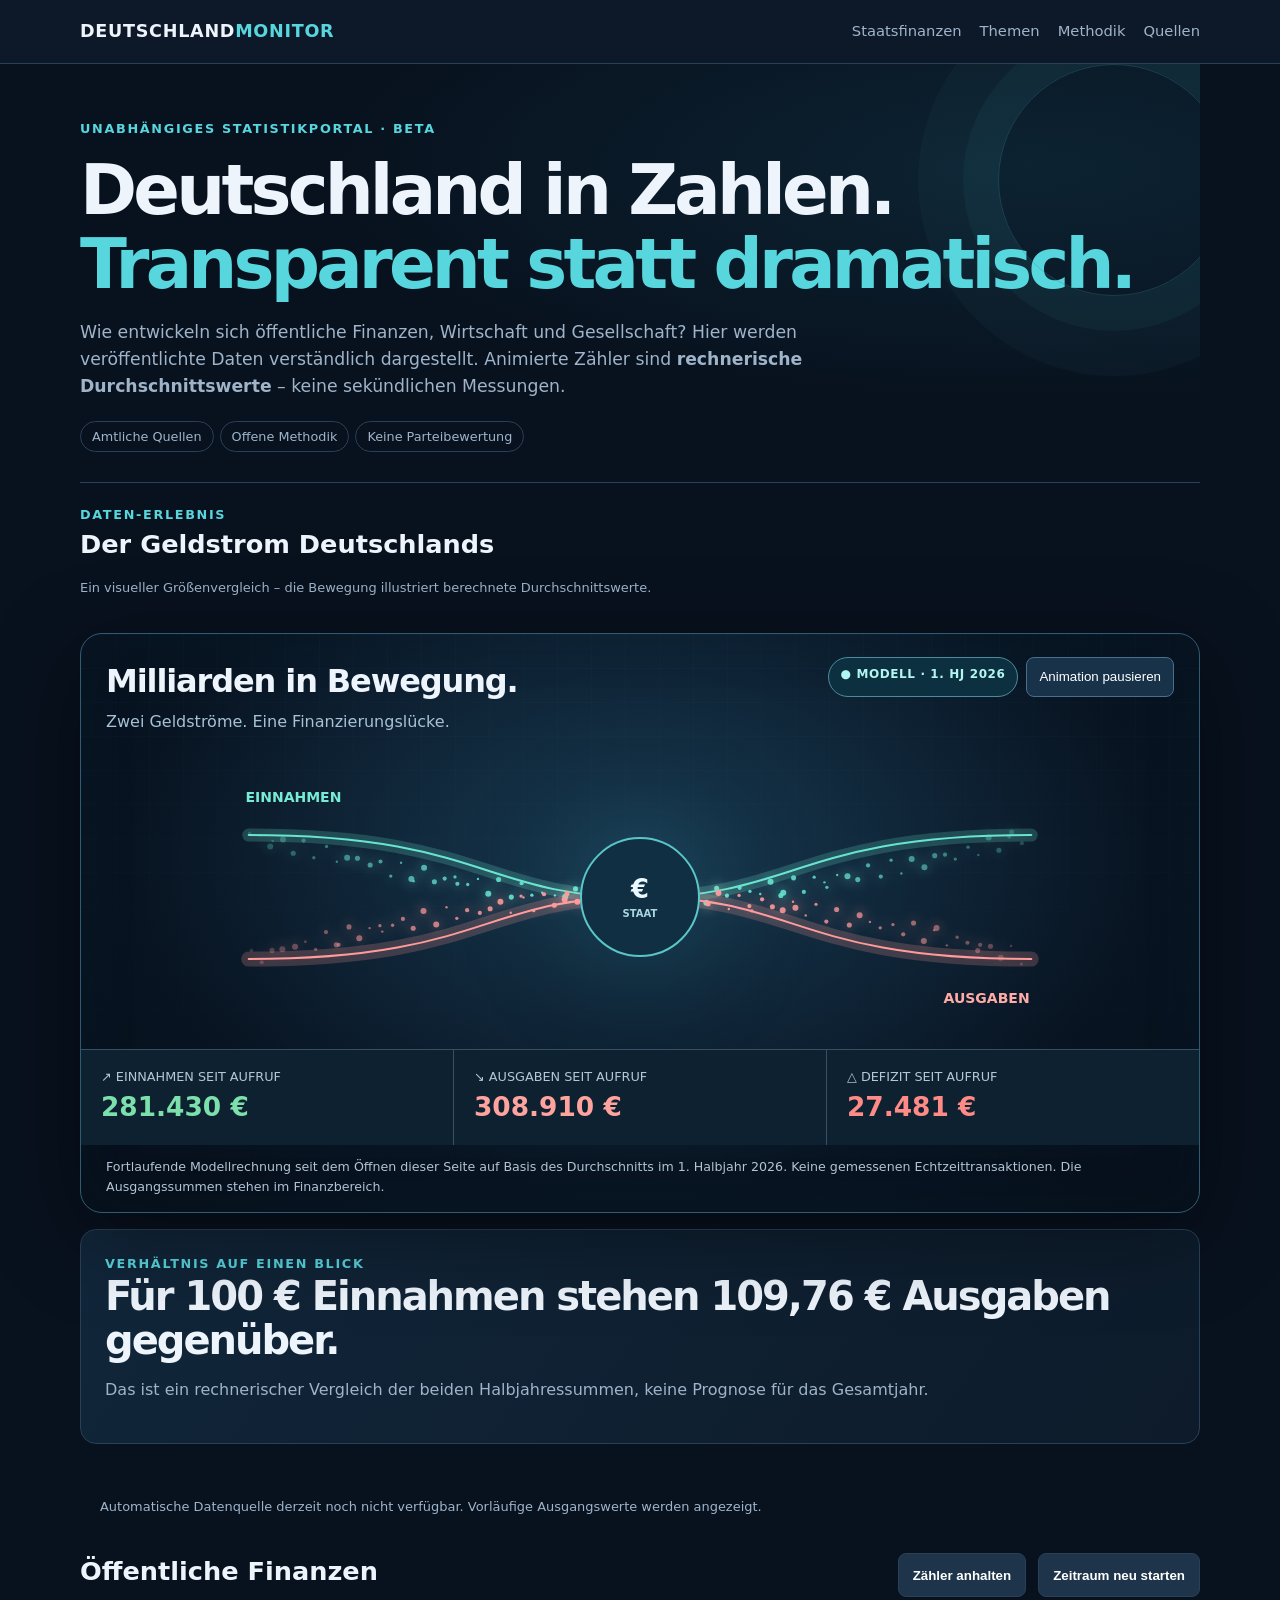
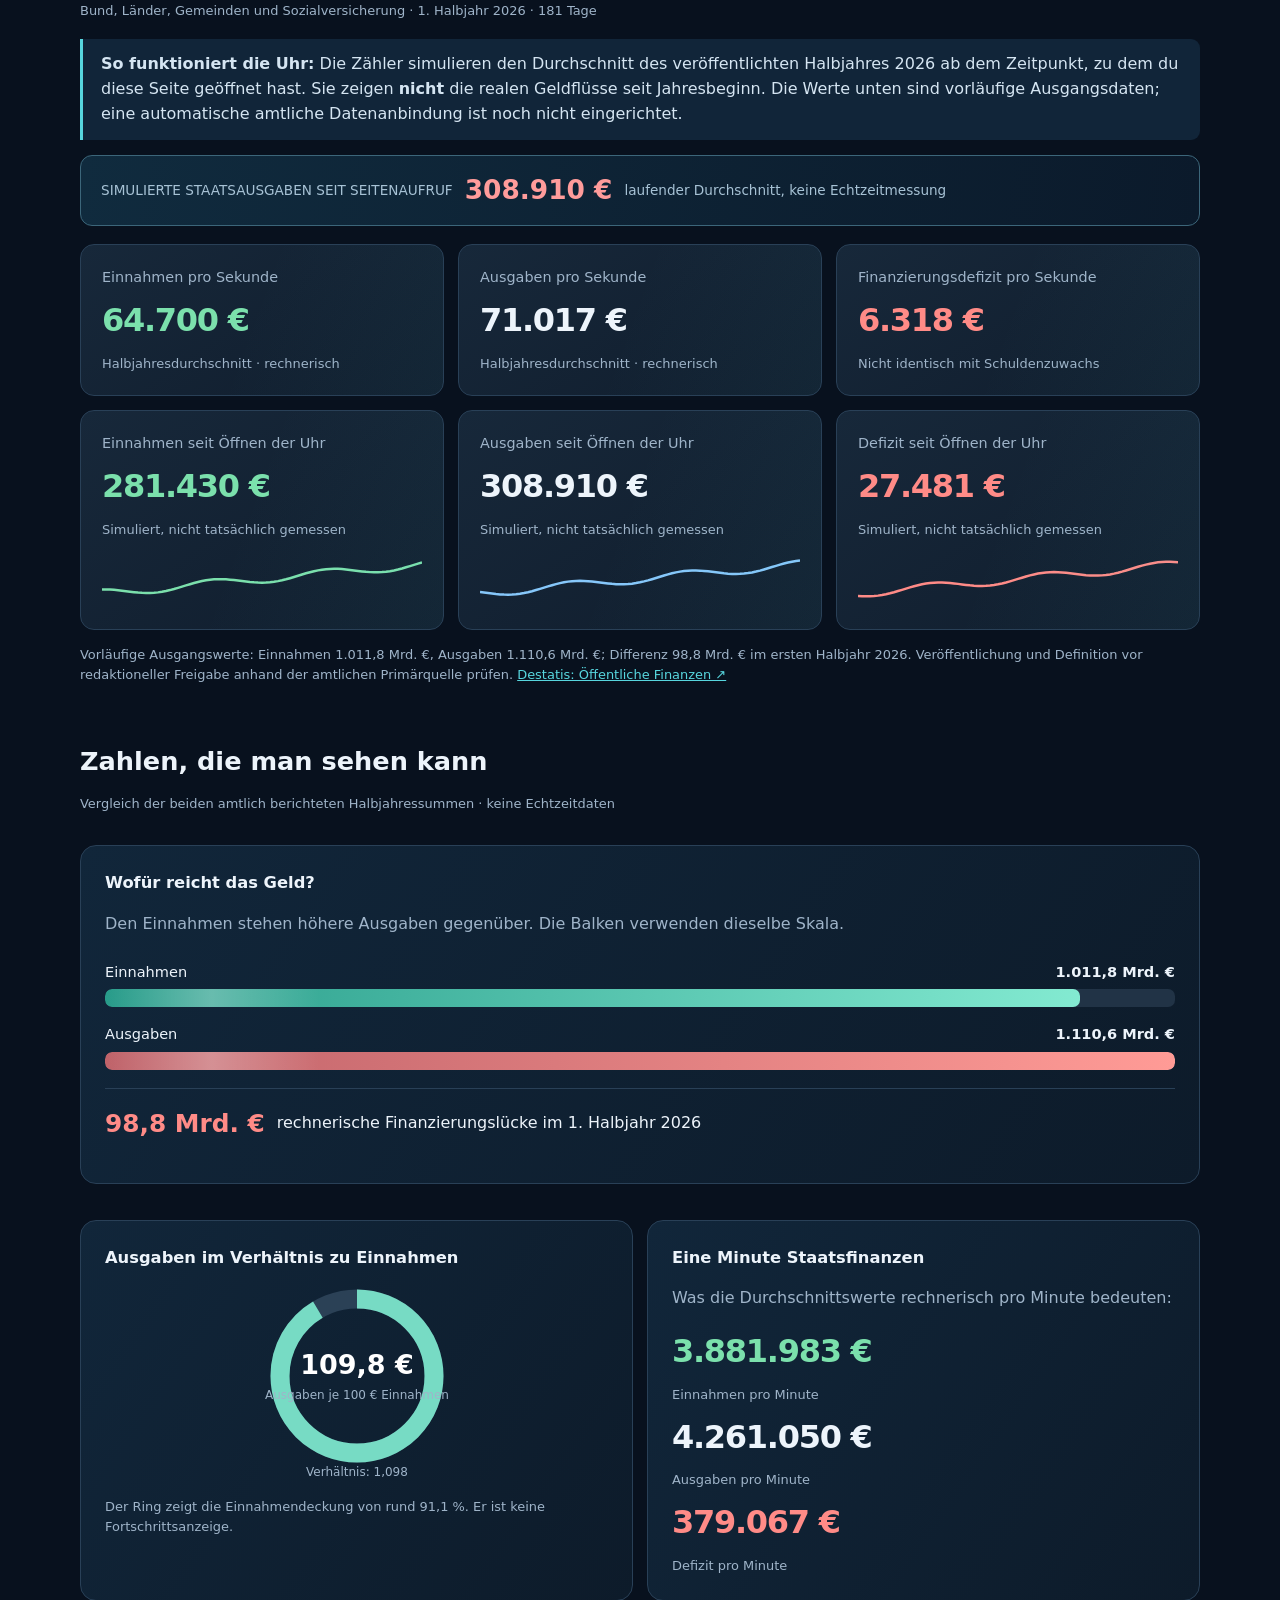
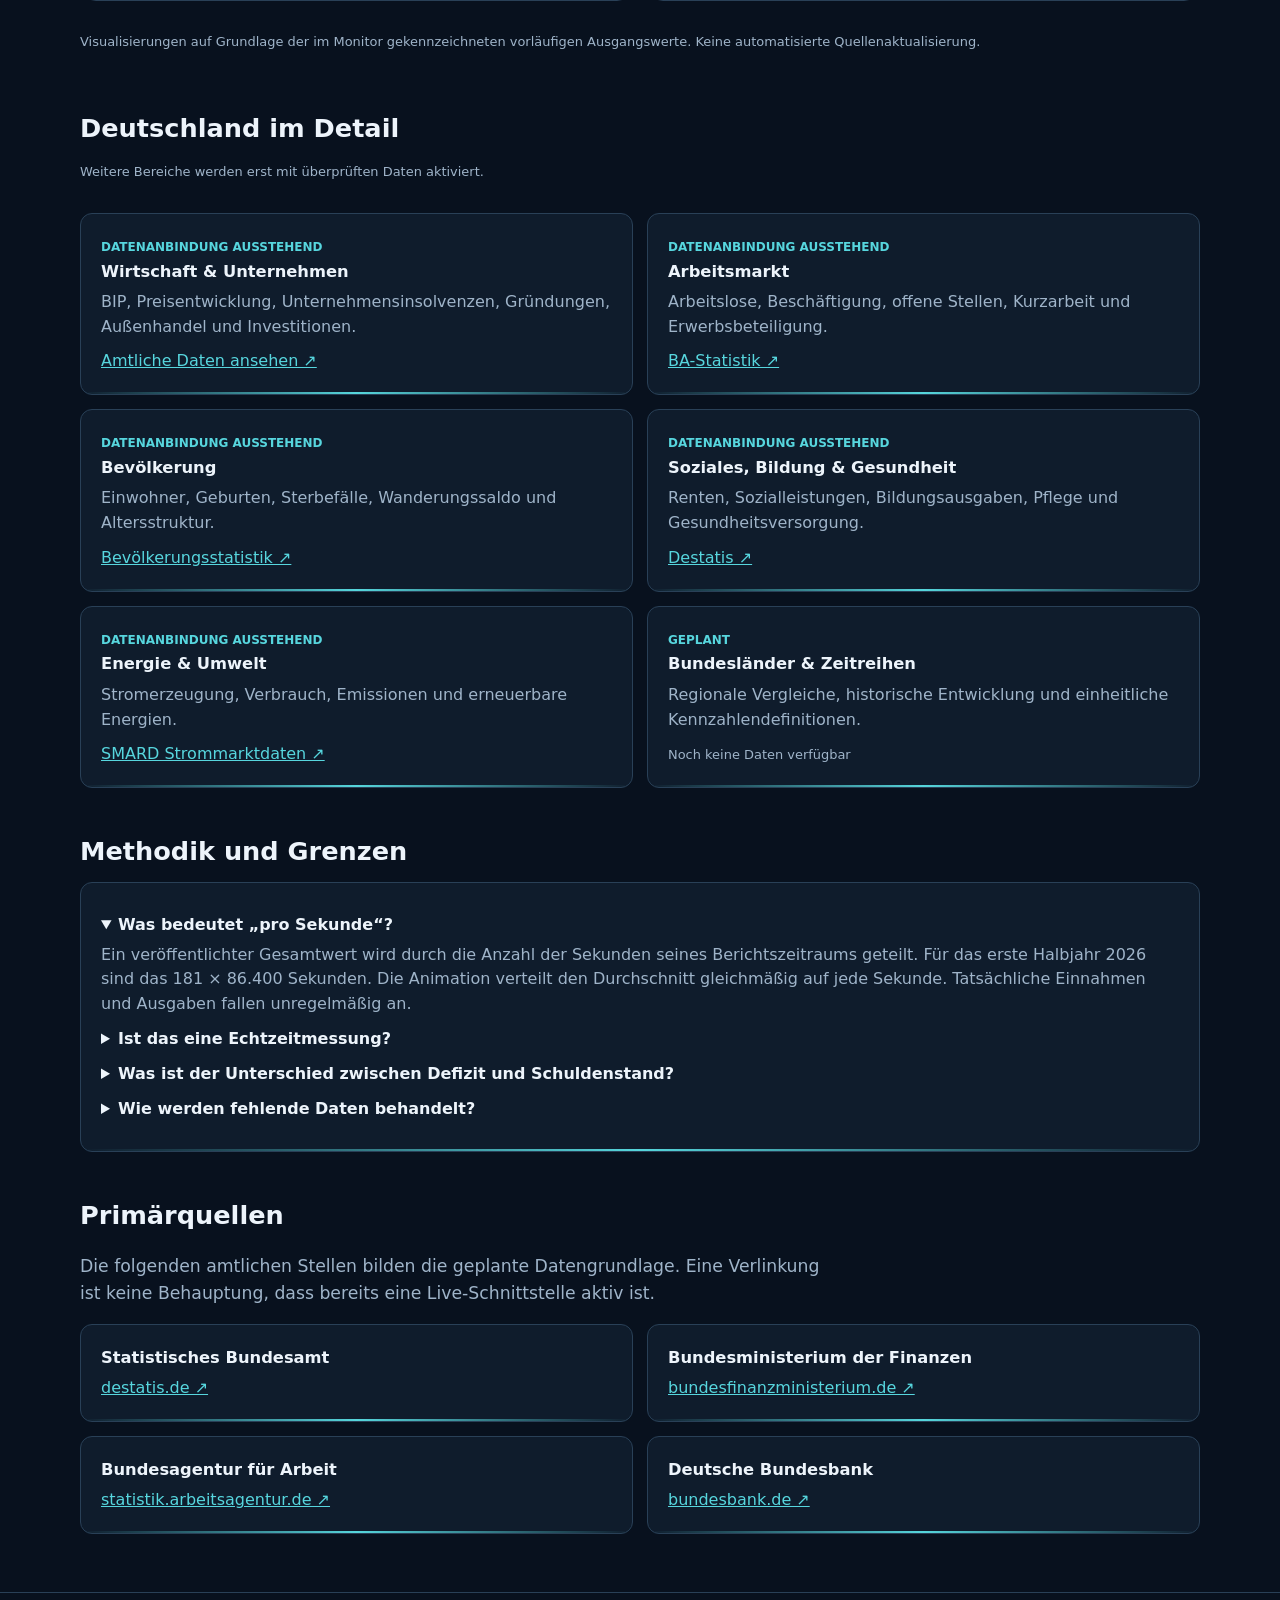
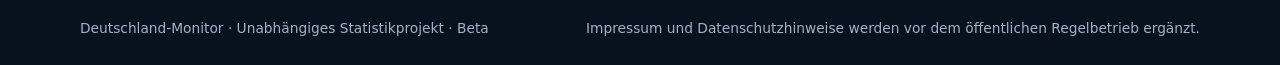
==== deutschland-monitor/index.html @ 72c874f1 "Fix data refresh display bindings" ====
<!doctype html>
<html lang="de"><head><meta charset="utf-8"><meta name="viewport" content="width=device-width,initial-scale=1">
<meta name="description" content="Deutschland-Monitor: öffentliche Statistiken zu Staatsfinanzen, Wirtschaft und Gesellschaft – mit Quellen und transparenter Methodik.">
<title>Deutschland-Monitor | Daten statt Schlagzeilen</title>
<style>
:root{color-scheme:dark;--bg:#08111e;--card:#111f31;--line:#294057;--text:#edf4fb;--muted:#9fb4c9;--cyan:#57d6de;--red:#ff8b87;--green:#7be0ac}
*{box-sizing:border-box}body{margin:0;background:var(--bg);color:var(--text);font:16px/1.55 system-ui,-apple-system,Segoe UI,sans-serif}a{color:var(--cyan)}.wrap{max-width:1160px;margin:auto;padding:0 20px}header{border-bottom:1px solid var(--line);background:#0d1929}header .wrap{display:flex;justify-content:space-between;align-items:center;gap:16px;padding-top:18px;padding-bottom:18px;flex-wrap:wrap}.brand{font-weight:800;letter-spacing:.04em;font-size:1.1rem}.brand span{color:var(--cyan)}nav{display:flex;gap:18px;flex-wrap:wrap}nav a{color:var(--muted);text-decoration:none;font-size:.92rem}nav a:hover{color:white}.hero{padding:55px 0 26px}.eyebrow{font-size:.8rem;color:var(--cyan);letter-spacing:.13em;text-transform:uppercase;font-weight:700}h1{font-size:clamp(2.2rem,6vw,4.3rem);line-height:1.08;margin:14px 0}h2{font-size:1.6rem;margin:0 0 10px}h3{margin:0 0 6px;font-size:1.02rem}.lead{color:var(--muted);max-width:740px;font-size:1.08rem}.tag{display:inline-block;border:1px solid var(--line);border-radius:99px;padding:5px 11px;font-size:.8rem;color:var(--muted);margin:4px 6px 4px 0}.grid{display:grid;grid-template-columns:repeat(3,minmax(0,1fr));gap:14px}.card{background:var(--card);border:1px solid var(--line);border-radius:14px;padding:21px;min-width:0}.label{font-size:.9rem;color:var(--muted)}.number{font-size:clamp(1.35rem,3vw,2rem);font-variant-numeric:tabular-nums;font-weight:750;letter-spacing:-.04em;margin:8px 0;overflow-wrap:anywhere}.red{color:var(--red)}.green{color:var(--green)}.small{font-size:.81rem;color:var(--muted)}section{padding:22px 0}.sectionhead{display:flex;align-items:baseline;justify-content:space-between;gap:12px;flex-wrap:wrap;margin-bottom:18px}.notice{border-left:3px solid var(--cyan);padding:13px 18px;background:#112539;color:#d5e5f2;border-radius:0 9px 9px 0}.details{display:grid;grid-template-columns:repeat(2,minmax(0,1fr));gap:14px}.panel{background:#0f1c2c;border:1px solid var(--line);padding:20px;border-radius:12px}.panel p{color:var(--muted);margin:5px 0 10px}.panel ul{margin:6px 0;padding-left:20px}.panel li{margin:4px 0}.badge{font-size:.75rem;color:var(--cyan);font-weight:650}.controls{display:flex;gap:12px;align-items:center;flex-wrap:wrap}.btn{background:var(--cyan);color:#08202a;border:0;border-radius:8px;padding:10px 14px;font-weight:700;cursor:pointer;min-height:44px}.btn.secondary{background:#1e344b;color:white;border:1px solid var(--line)}footer{border-top:1px solid var(--line);margin-top:36px;padding:25px 0;color:var(--muted);font-size:.86rem}footer .wrap{display:flex;justify-content:space-between;gap:16px;flex-wrap:wrap}details{margin:10px 0}summary{cursor:pointer;font-weight:650}code{color:#a5e8ee}@media(max-width:780px){.grid{grid-template-columns:repeat(2,minmax(0,1fr))}.details{grid-template-columns:1fr}}@media(max-width:480px){.grid{grid-template-columns:1fr}.hero{padding-top:32px}.card{padding:17px}}
.hero{position:relative;overflow:hidden;border-bottom:1px solid var(--line);background:radial-gradient(ellipse at 85% 25%,#174c604d,transparent 55%)}.hero:after{content:"";position:absolute;right:-30px;top:0;width:230px;height:230px;border:1px solid #3b849355;border-radius:50%;box-shadow:0 0 0 35px #57d6de0b,0 0 0 80px #57d6de08;pointer-events:none}.hero .wrap{position:relative;z-index:1}.hero h1{letter-spacing:-.055em}.card{transition:border-color .2s,transform .2s;background:linear-gradient(145deg,#17283a,#101d2d)}@media(hover:hover){.card:hover{border-color:#438b9a;transform:translateY(-2px)}}.number{font-variant-numeric:tabular-nums}.visual{background:linear-gradient(125deg,#11263a,#0d1b2a);border:1px solid var(--line);border-radius:16px;padding:24px;margin:18px 0}.visual h3{margin:0 0 4px}.bars{display:grid;gap:16px;margin:24px 0 10px}.barlabel{display:flex;justify-content:space-between;gap:12px;font-size:.91rem;margin-bottom:6px}.bartrack{height:18px;border-radius:7px;background:#213346;overflow:hidden}.barfill{height:100%;border-radius:7px;transition:width .8s}.barfill.income{background:linear-gradient(90deg,#279b89,#83ead1)}.barfill.expense{background:linear-gradient(90deg,#bf6269,#ff9b96)}.difference{display:flex;gap:12px;align-items:center;flex-wrap:wrap;padding:16px 0;border-top:1px solid var(--line);margin-top:18px}.difference strong{font-size:1.55rem;color:var(--red)}.vizgrid{display:grid;grid-template-columns:1fr 1fr;gap:14px}.gauge{width:100%;max-width:300px;margin:auto;display:block}.gauge text{font:700 27px system-ui;fill:#fff;text-anchor:middle}.gauge .sub{font-size:12px;font-weight:500;fill:#9fb4c9}.visual p{color:var(--muted)}@media(max-width:700px){.vizgrid{grid-template-columns:1fr}.hero:after{opacity:.3}}@media(prefers-reduced-motion:reduce){.barfill,.card{transition:none}}.spectacle{position:relative;overflow:hidden;border:1px solid #315b72;border-radius:22px;background:radial-gradient(ellipse at 50% 38%,#183a52 0%,#081422 64%,#060e19 100%);margin:22px 0 8px;box-shadow:0 22px 90px #0006,inset 0 0 60px #0d344522}.spectacle:before{content:"";position:absolute;inset:0;background-image:linear-gradient(#6ecbde0b 1px,transparent 1px),linear-gradient(90deg,#6ecbde0b 1px,transparent 1px);background-size:34px 34px;mask-image:linear-gradient(to bottom,#0008,transparent);pointer-events:none}.spectacleTop{position:relative;display:flex;justify-content:space-between;align-items:flex-start;gap:15px;padding:23px 25px 0;flex-wrap:wrap}.spectacleTop h3{font-size:clamp(1.25rem,3vw,2rem);letter-spacing:-.035em;margin:0}.spectacleTop p{color:#a8c2d5;margin:4px 0}.livePill{border:1px solid #4d8b9a;background:#0d3040;color:#b1f6f1;padding:7px 12px;border-radius:99px;font-size:.75rem;font-weight:700;letter-spacing:.05em}.flowCanvas{width:100%;height:310px;display:block;position:relative}.flowLegend{position:relative;display:grid;grid-template-columns:repeat(3,minmax(0,1fr));gap:1px;background:#365063;border-top:1px solid #365063}.flowLegend>div{background:#0e2131;padding:17px 20px}.flowLegend .flowValue{font-size:clamp(1.1rem,2.2vw,1.65rem);font-weight:800;font-variant-numeric:tabular-nums;overflow-wrap:anywhere}.flowLegend .flowName{font-size:.8rem;color:#b5c7d7}.flowNote{padding:12px 25px 16px;color:#b2c3d2;font-size:.79rem}.flowActions{display:flex;gap:8px;flex-wrap:wrap}.flowActions button{border:1px solid #47718b;border-radius:8px;background:#173249;color:white;padding:8px 12px;cursor:pointer;min-height:40px}.flowActions button[aria-pressed=true]{background:#24647a}.dramaticHeadline{font-size:clamp(1.5rem,4vw,2.5rem);font-weight:850;letter-spacing:-.05em;line-height:1.1}.dramaticHeadline em{font-style:normal;color:#ff9a96}@media(max-width:560px){.flowCanvas{height:260px}.flowLegend{grid-template-columns:1fr}.flowLegend>div{padding:10px 16px}.spectacleTop{padding:18px 16px 0}.flowNote{padding:10px 16px 14px}}@media(prefers-reduced-motion:reduce){.spectacle *{animation:none!important}}.card{position:relative;overflow:hidden}.card:after{content:"";position:absolute;inset:0;background:linear-gradient(110deg,transparent 20%,#57d6de10 50%,transparent 80%);background-size:250% 100%;animation:scanline 8s linear infinite;pointer-events:none}@keyframes scanline{from{background-position:200%}to{background-position:-200%}}.spark{width:100%;height:58px;display:block;margin-top:10px}.tickerStrip{display:flex;gap:12px;align-items:center;flex-wrap:wrap;padding:14px 20px;margin:15px 0;border:1px solid #3c667a;background:linear-gradient(100deg,#102b3e,#0b1a2b);border-radius:12px}.tickerStrip strong{font-size:clamp(1.1rem,3vw,1.65rem);font-variant-numeric:tabular-nums;color:#ff9c9b}.tickerStrip span{color:#a7c2d5;font-size:.85rem}.bartrack{position:relative}.bartrack:after{content:"";position:absolute;inset:0;width:20%;background:linear-gradient(90deg,transparent,#ffffff44,transparent);animation:barshine 3s linear infinite}@keyframes barshine{from{transform:translateX(-120%)}to{transform:translateX(650%)}}.panel{position:relative;overflow:hidden}.panel:after{content:"";position:absolute;bottom:0;left:0;width:100%;height:2px;background:linear-gradient(90deg,transparent,#56d6dc,transparent);animation:panelpulse 4s ease-in-out infinite alternate}@keyframes panelpulse{from{opacity:.15;transform:translateX(-25%)}to{opacity:1;transform:translateX(25%)}}@media(prefers-reduced-motion:reduce){.card:after,.bartrack:after,.panel:after{animation:none}}</style></head><body>
<header><div class="wrap"><div class="brand">DEUTSCHLAND<span>MONITOR</span></div><nav aria-label="Hauptnavigation"><a href="#finanzen">Staatsfinanzen</a><a href="#bereiche">Themen</a><a href="#methodik">Methodik</a><a href="#quellen">Quellen</a></nav></div></header>
<main class="wrap"><div class="hero"><div class="eyebrow">Unabhängiges Statistikportal · Beta</div><h1>Deutschland in Zahlen.<br><span style="color:var(--cyan)">Transparent statt dramatisch.</span></h1><p class="lead">Wie entwickeln sich öffentliche Finanzen, Wirtschaft und Gesellschaft? Hier werden veröffentlichte Daten verständlich dargestellt. Animierte Zähler sind <strong>rechnerische Durchschnittswerte</strong> – keine sekündlichen Messungen.</p><div><span class="tag">Amtliche Quellen</span><span class="tag">Offene Methodik</span><span class="tag">Keine Parteibewertung</span></div></div>
<section id="datenstrom" aria-label="Animierte Finanzvisualisierung"><div class="sectionhead"><div><div class="eyebrow">DATEN-ERLEBNIS</div><h2>Der Geldstrom Deutschlands</h2><p class="small">Ein visueller Größenvergleich – die Bewegung illustriert berechnete Durchschnittswerte.</p></div></div><div class="spectacle"><div class="spectacleTop"><div><h3>Milliarden in Bewegung.</h3><p>Zwei Geldströme. Eine Finanzierungslücke.</p></div><div class="flowActions"><span class="livePill">● <span id="flowPeriod">MODELL · 1. HJ 2026</span></span><button id="flowPause" type="button" aria-pressed="false">Animation pausieren</button></div></div><canvas id="moneyFlow" class="flowCanvas" role="img" aria-label="Animierte Gegenüberstellung: Einnahmen 1.011,8 Milliarden Euro, Ausgaben 1.110,6 Milliarden Euro, Differenz 98,8 Milliarden Euro."></canvas><div class="flowLegend"><div><div class="flowName">↗ EINNAHMEN SEIT AUFRUF</div><div class="flowValue green" id="flowIncome">0 €</div></div><div><div class="flowName">↘ AUSGABEN SEIT AUFRUF</div><div class="flowValue" style="color:#ffa39f" id="flowExpense">0 €</div></div><div><div class="flowName">△ DEFIZIT SEIT AUFRUF</div><div class="flowValue red" id="flowGap">0 €</div></div></div><div class="flowNote">Fortlaufende Modellrechnung seit dem Öffnen dieser Seite auf Basis des Durchschnitts im 1. Halbjahr 2026. Keine gemessenen Echtzeittransaktionen. Die Ausgangssummen stehen im Finanzbereich.</div></div><div class="visual" style="margin-top:16px"><div class="eyebrow">VERHÄLTNIS AUF EINEN BLICK</div><div class="dramaticHeadline"><span id="ratioHeadline">Für 100 € Einnahmen stehen 109,76 € Ausgaben gegenüber.</span></div><p>Das ist ein rechnerischer Vergleich der beiden Halbjahressummen, keine Prognose für das Gesamtjahr.</p></div></section><div class="wrap"><p class="small" id="dataStatus" role="status">Automatische Datenquelle wird geprüft …</p></div><section id="finanzen"><div class="sectionhead"><div><h2>Öffentliche Finanzen</h2><div class="small"><span id="sourcePeriod">Bund, Länder, Gemeinden und Sozialversicherung · 1. Halbjahr 2026 · 181 Tage</span></div></div><div class="controls"><button class="btn secondary" id="toggle" type="button" aria-pressed="false">Zähler anhalten</button><button class="btn secondary" id="reset" type="button">Zeitraum neu starten</button></div></div>
<div class="notice"><strong>So funktioniert die Uhr:</strong> Die Zähler simulieren den Durchschnitt des veröffentlichten Halbjahres 2026 ab dem Zeitpunkt, zu dem du diese Seite geöffnet hast. Sie zeigen <strong>nicht</strong> die realen Geldflüsse seit Jahresbeginn. Die Werte unten sind vorläufige Ausgangsdaten; eine automatische amtliche Datenanbindung ist noch nicht eingerichtet.</div>
<div class="tickerStrip"><span>SIMULIERTE STAATSAUSGABEN SEIT SEITENAUFRUF</span><strong id="giantTicker">0 €</strong><span>laufender Durchschnitt, keine Echtzeitmessung</span></div><div class="grid" style="margin-top:18px">
<article class="card"><div class="label">Einnahmen pro Sekunde</div><div class="number green" id="incomeRate">–</div><div class="small">Halbjahresdurchschnitt · rechnerisch</div></article>
<article class="card"><div class="label">Ausgaben pro Sekunde</div><div class="number" id="expenseRate">–</div><div class="small">Halbjahresdurchschnitt · rechnerisch</div></article>
<article class="card"><div class="label">Finanzierungsdefizit pro Sekunde</div><div class="number red" id="deficitRate">–</div><div class="small">Nicht identisch mit Schuldenzuwachs</div></article>
<article class="card"><div class="label">Einnahmen seit Öffnen der Uhr</div><div class="number green" id="incomeLive">–</div><div class="small">Simuliert, nicht tatsächlich gemessen</div><canvas class="spark" data-spark aria-hidden="true"></canvas></article>
<article class="card"><div class="label">Ausgaben seit Öffnen der Uhr</div><div class="number" id="expenseLive">–</div><div class="small">Simuliert, nicht tatsächlich gemessen</div><canvas class="spark" data-spark aria-hidden="true"></canvas></article>
<article class="card"><div class="label">Defizit seit Öffnen der Uhr</div><div class="number red" id="deficitLive">–</div><div class="small">Simuliert, nicht tatsächlich gemessen</div><canvas class="spark" data-spark aria-hidden="true"></canvas></article>
</div><p class="small" style="margin-top:15px"><span id="sourceNote">Vorläufige Ausgangswerte: Einnahmen 1.011,8 Mrd. €, Ausgaben 1.110,6 Mrd. €; Differenz 98,8 Mrd. € im ersten Halbjahr 2026. Veröffentlichung und Definition vor redaktioneller Freigabe anhand der amtlichen Primärquelle prüfen.</span> <a href="https://www.destatis.de/DE/Themen/Staat/Oeffentliche-Finanzen/_inhalt.html" target="_blank" rel="noopener noreferrer">Destatis: Öffentliche Finanzen ↗</a></p></section>
<section aria-label="Finanzdaten visualisiert"><div class="sectionhead"><div><h2>Zahlen, die man sehen kann</h2><p class="small">Vergleich der beiden amtlich berichteten Halbjahressummen · keine Echtzeitdaten</p></div></div><div class="visual"><h3>Wofür reicht das Geld?</h3><p>Den Einnahmen stehen höhere Ausgaben gegenüber. Die Balken verwenden dieselbe Skala.</p><div class="bars"><div><div class="barlabel"><span>Einnahmen</span><strong id="barIncome">1.011,8 Mrd. €</strong></div><div class="bartrack"><div class="barfill income" style="width:91.1%"></div></div></div><div><div class="barlabel"><span>Ausgaben</span><strong id="barExpense">1.110,6 Mrd. €</strong></div><div class="bartrack"><div class="barfill expense" style="width:100%"></div></div></div></div><div class="difference"><strong id="animatedGap">98,8 Mrd. €</strong><span>rechnerische Finanzierungslücke im 1. Halbjahr 2026</span></div></div><div class="vizgrid"><div class="visual"><h3>Ausgaben im Verhältnis zu Einnahmen</h3><svg class="gauge" viewBox="0 0 300 210" role="img" aria-label="Auf 100 Euro Einnahmen entfallen rund 109,77 Euro Ausgaben"><circle cx="150" cy="102" r="77" stroke="#2b4156" stroke-width="19" fill="none"/><circle cx="150" cy="102" r="77" stroke="#77dbc4" stroke-width="19" fill="none" stroke-dasharray="442 484" transform="rotate(-90 150 102)"/><text x="150" y="100">109,8 €</text><text class="sub" x="150" y="125">Ausgaben je 100 € Einnahmen</text><text class="sub" x="150" y="202">Verhältnis: 1,098</text></svg><p class="small">Der Ring zeigt die Einnahmendeckung von rund 91,1 %. Er ist keine Fortschrittsanzeige.</p></div><div class="visual"><h3>Eine Minute Staatsfinanzen</h3><p>Was die Durchschnittswerte rechnerisch pro Minute bedeuten:</p><div class="number green" id="minuteIncome">–</div><div class="small">Einnahmen pro Minute</div><div class="number" id="minuteExpense">–</div><div class="small">Ausgaben pro Minute</div><div class="number red" id="minuteGap">–</div><div class="small">Defizit pro Minute</div></div></div><p class="small">Visualisierungen auf Grundlage der im Monitor gekennzeichneten vorläufigen Ausgangswerte. Keine automatisierte Quellenaktualisierung.</p></section><section id="bereiche"><div class="sectionhead"><div><h2>Deutschland im Detail</h2><p class="small">Weitere Bereiche werden erst mit überprüften Daten aktiviert.</p></div></div><div class="details">
<div class="panel"><span class="badge">DATENANBINDUNG AUSSTEHEND</span><h3>Wirtschaft & Unternehmen</h3><p>BIP, Preisentwicklung, Unternehmensinsolvenzen, Gründungen, Außenhandel und Investitionen.</p><a href="https://www.destatis.de/DE/Themen/Wirtschaft/_inhalt.html" target="_blank" rel="noopener noreferrer">Amtliche Daten ansehen ↗</a></div>
<div class="panel"><span class="badge">DATENANBINDUNG AUSSTEHEND</span><h3>Arbeitsmarkt</h3><p>Arbeitslose, Beschäftigung, offene Stellen, Kurzarbeit und Erwerbsbeteiligung.</p><a href="https://statistik.arbeitsagentur.de/" target="_blank" rel="noopener noreferrer">BA-Statistik ↗</a></div>
<div class="panel"><span class="badge">DATENANBINDUNG AUSSTEHEND</span><h3>Bevölkerung</h3><p>Einwohner, Geburten, Sterbefälle, Wanderungssaldo und Altersstruktur.</p><a href="https://www.destatis.de/DE/Themen/Gesellschaft-Umwelt/Bevoelkerung/_inhalt.html" target="_blank" rel="noopener noreferrer">Bevölkerungsstatistik ↗</a></div>
<div class="panel"><span class="badge">DATENANBINDUNG AUSSTEHEND</span><h3>Soziales, Bildung & Gesundheit</h3><p>Renten, Sozialleistungen, Bildungsausgaben, Pflege und Gesundheitsversorgung.</p><a href="https://www.destatis.de/" target="_blank" rel="noopener noreferrer">Destatis ↗</a></div>
<div class="panel"><span class="badge">DATENANBINDUNG AUSSTEHEND</span><h3>Energie & Umwelt</h3><p>Stromerzeugung, Verbrauch, Emissionen und erneuerbare Energien.</p><a href="https://www.smard.de/" target="_blank" rel="noopener noreferrer">SMARD Strommarktdaten ↗</a></div>
<div class="panel"><span class="badge">GEPLANT</span><h3>Bundesländer & Zeitreihen</h3><p>Regionale Vergleiche, historische Entwicklung und einheitliche Kennzahlendefinitionen.</p><span class="small">Noch keine Daten verfügbar</span></div>
</div></section>
<section id="methodik"><h2>Methodik und Grenzen</h2><div class="panel">
<details open><summary>Was bedeutet „pro Sekunde“?</summary><p>Ein veröffentlichter Gesamtwert wird durch die Anzahl der Sekunden seines Berichtszeitraums geteilt. Für das erste Halbjahr 2026 sind das 181 × 86.400 Sekunden. Die Animation verteilt den Durchschnitt gleichmäßig auf jede Sekunde. Tatsächliche Einnahmen und Ausgaben fallen unregelmäßig an.</p></details>
<details><summary>Ist das eine Echtzeitmessung?</summary><p>Nein. Die sekündliche Anzeige ist eine Modellrechnung. Der derzeitige Stand basiert auf einem festen Ausgangsdatensatz. Eine automatische Aktualisierung und Quellenprüfung sind für eine spätere Ausbaustufe vorgesehen.</p></details>
<details><summary>Was ist der Unterschied zwischen Defizit und Schuldenstand?</summary><p>Das Finanzierungsdefizit beschreibt die Differenz zwischen Einnahmen und Ausgaben in einem Zeitraum. Die Veränderung des Schuldenstandes kann wegen weiterer Finanztransaktionen davon abweichen.</p></details>
<details><summary>Wie werden fehlende Daten behandelt?</summary><p>Es werden keine Werte erfunden. Bereiche ohne geprüfte Daten zeigen ausdrücklich „Datenanbindung ausstehend“ oder „Noch keine Daten verfügbar“.</p></details>
</div></section>
<section id="quellen"><h2>Primärquellen</h2><p class="lead">Die folgenden amtlichen Stellen bilden die geplante Datengrundlage. Eine Verlinkung ist keine Behauptung, dass bereits eine Live-Schnittstelle aktiv ist.</p><div class="details"><div class="panel"><h3>Statistisches Bundesamt</h3><a href="https://www.destatis.de/" target="_blank" rel="noopener noreferrer">destatis.de ↗</a></div><div class="panel"><h3>Bundesministerium der Finanzen</h3><a href="https://www.bundesfinanzministerium.de/" target="_blank" rel="noopener noreferrer">bundesfinanzministerium.de ↗</a></div><div class="panel"><h3>Bundesagentur für Arbeit</h3><a href="https://statistik.arbeitsagentur.de/" target="_blank" rel="noopener noreferrer">statistik.arbeitsagentur.de ↗</a></div><div class="panel"><h3>Deutsche Bundesbank</h3><a href="https://www.bundesbank.de/" target="_blank" rel="noopener noreferrer">bundesbank.de ↗</a></div></div></section>
</main><footer><div class="wrap"><span>Deutschland-Monitor · Unabhängiges Statistikprojekt · Beta</span><span>Impressum und Datenschutzhinweise werden vor dem öffentlichen Regelbetrieb ergänzt.</span></div></footer>
<script>
(()=>{let d=181*86400,inc=1011.8e9/d,exp=1110.6e9/d,def=exp-inc;const eur=v=>new Intl.NumberFormat('de-DE',{style:'currency',currency:'EUR',maximumFractionDigits:0}).format(v);const ids={incomeRate:inc,expenseRate:exp,deficitRate:def};document.getElementById('minuteIncome').textContent=eur(inc*60);document.getElementById('minuteExpense').textContent=eur(exp*60);document.getElementById('minuteGap').textContent=eur(def*60);function updateRates(){Object.entries({incomeRate:inc,expenseRate:exp,deficitRate:def}).forEach(([id,v])=>document.getElementById(id).textContent=eur(v));document.getElementById('minuteIncome').textContent=eur(inc*60);document.getElementById('minuteExpense').textContent=eur(exp*60);document.getElementById('minuteGap').textContent=eur(def*60)}updateRates();let elapsed=0,last=performance.now(),running=true;const toggle=document.getElementById('toggle');function tick(now){if(running)elapsed+=Math.max(0,Math.min(1,(now-last)/1000));last=now;document.getElementById('incomeLive').textContent=eur(inc*elapsed);document.getElementById('expenseLive').textContent=eur(exp*elapsed);document.getElementById('deficitLive').textContent=eur(def*elapsed);document.getElementById('giantTicker').textContent=eur(exp*elapsed);document.getElementById('flowIncome').textContent=eur(inc*elapsed);document.getElementById('flowExpense').textContent=eur(exp*elapsed);document.getElementById('flowGap').textContent=eur(def*elapsed);requestAnimationFrame(tick)}toggle.addEventListener('click',()=>{running=!running;toggle.textContent=running?'Zähler anhalten':'Zähler fortsetzen';toggle.setAttribute('aria-pressed',String(!running))});document.getElementById('reset').addEventListener('click',()=>{elapsed=0});requestAnimationFrame(tick);fetch('./data.json?cache='+Date.now(),{cache:'no-store'}).then(r=>{if(!r.ok)throw Error('no data');return r.json()}).then(v=>{if(v.dataset!=='gov_10a_main'||v.sector!=='S13'||v.periodType!=='annual'||!/^20\\d{2}$/.test(v.period)||!Number.isFinite(v.income)||!Number.isFinite(v.expense)||v.income<5e11||v.expense<5e11)throw Error('invalid');const year=Number(v.period);d=((year%4===0&&(year%100!==0||year%400===0))?366:365)*86400;inc=v.income/d;exp=v.expense/d;def=exp-inc;elapsed=0;updateRates();const euroBn=n=>new Intl.NumberFormat('de-DE',{maximumFractionDigits:1,minimumFractionDigits:1}).format(n/1e9)+' Mrd. €';document.getElementById('sourcePeriod').textContent='Gesamtstaat · Eurostat · Jahr '+v.period;document.getElementById('sourceNote').textContent='Automatisch abgerufene Eurostat-Jahreswerte ('+v.period+'). Einnahmen '+euroBn(v.income)+', Ausgaben '+euroBn(v.expense)+'. Modell: Jahresbetrag / Sekunden des Kalenderjahres. Quelle: Eurostat gov_10a_main, S13.';document.getElementById('flowIncome').textContent='0 €';document.getElementById('flowExpense').textContent='0 €';document.getElementById('flowGap').textContent='0 €';document.getElementById('flowPeriod').textContent='MODELL · '+v.period;document.getElementById('barIncome').textContent=euroBn(v.income);document.getElementById('barExpense').textContent=euroBn(v.expense);document.getElementById('animatedGap').textContent=euroBn(v.expense-v.income);document.querySelector('.barfill.income').style.width=(Math.min(v.income,v.expense)/Math.max(v.income,v.expense)*100)+'%';document.querySelector('.barfill.expense').style.width=(v.expense/Math.max(v.income,v.expense)*100)+'%';document.getElementById('ratioHeadline').textContent='Für 100 € Einnahmen stehen '+new Intl.NumberFormat('de-DE',{minimumFractionDigits:2,maximumFractionDigits:2}).format(100*v.expense/v.income)+' € Ausgaben gegenüber.';document.getElementById('dataStatus').textContent='Automatischer Datenstand: '+v.period+' · zuletzt geprüft '+(v.checkedAt||'nicht angegeben');}).catch(()=>{document.getElementById('dataStatus').textContent='Automatische Datenquelle derzeit noch nicht verfügbar. Vorläufige Ausgangswerte werden angezeigt.'});})();
</script><script>
(()=>{const canvas=document.getElementById('moneyFlow');if(!canvas)return;const ctx=canvas.getContext('2d');if(!ctx)return;const btn=document.getElementById('flowPause');const reduced=window.matchMedia&&window.matchMedia('(prefers-reduced-motion: reduce)').matches;let active=!reduced,frame=0,raf=0,w=900,h=310;const dots=Array.from({length:160},(_,i)=>({phase:(i*0.61803398875)%1,lane:i%2,offset:Math.sin(i*17.11)*.9,size:1.2+(i%5)*.45}));function resize(){const rect=canvas.getBoundingClientRect();w=Math.max(280,rect.width);h=Math.max(200,rect.height);const ratio=Math.min(window.devicePixelRatio||1,2);canvas.width=Math.round(w*ratio);canvas.height=Math.round(h*ratio);ctx.setTransform(ratio,0,0,ratio,0,0)}function paint(){ctx.clearRect(0,0,w,h);const cy=h*.51;const left=w*.15,right=w*.85;const grad=ctx.createRadialGradient(w*.5,cy,2,w*.5,cy,Math.min(w*.35,h*.6));grad.addColorStop(0,'#2f91a02b');grad.addColorStop(1,'#00000000');ctx.fillStyle=grad;ctx.fillRect(0,0,w,h);ctx.lineCap='round';for(let lane=0;lane<2;lane++){const col=lane===0?'#68e5d0':'#ff9b9b';const y=cy+(lane===0?-1:1)*h*.20;ctx.beginPath();ctx.moveTo(left,y);ctx.bezierCurveTo(w*.36,y,w*.36,cy,w*.5,cy);ctx.bezierCurveTo(w*.64,cy,w*.64,y,right,y);ctx.strokeStyle=lane===0?'#6ae4ce35':'#ff9d9b35';ctx.lineWidth=lane===0?13:15;ctx.stroke();ctx.lineWidth=2;ctx.strokeStyle=col;ctx.stroke();for(const dot of dots){if(dot.lane!==lane)continue;const t=(dot.phase+frame*(lane===0?.0009:.001))%1;const u=lane===0?t:1-t;const x=left+(right-left)*u;const bump=Math.sin(Math.PI*u);const yy=y+(cy-y)*bump+dot.offset*9;ctx.globalAlpha=.2+.8*Math.sin(Math.PI*t);ctx.beginPath();ctx.arc(x,yy,dot.size,0,Math.PI*2);ctx.fillStyle=col;ctx.shadowColor=col;ctx.shadowBlur=12;ctx.fill();ctx.shadowBlur=0;}ctx.globalAlpha=1}const radius=Math.min(47,h*.16);ctx.beginPath();ctx.arc(w*.5,cy,radius+12,0,Math.PI*2);ctx.fillStyle='#102f42';ctx.fill();ctx.strokeStyle='#5ac6c8';ctx.lineWidth=2;ctx.stroke();ctx.fillStyle='#eaf9ff';ctx.textAlign='center';ctx.textBaseline='middle';ctx.font='800 '+Math.max(16,radius*.55)+'px system-ui';ctx.fillText('€',w*.5,cy-6);ctx.font='600 10px system-ui';ctx.fillStyle='#a9d6df';ctx.fillText('STAAT',w*.5,cy+17);ctx.font='700 '+(w<500?11:14)+'px system-ui';ctx.fillStyle='#77ebd3';ctx.fillText('EINNAHMEN',w*.19,cy-h*.32);ctx.fillStyle='#ffaca7';ctx.fillText('AUSGABEN',w*.81,cy+h*.33)}function loop(){if(!active)return;frame++;paint();raf=requestAnimationFrame(loop)}function sync(){btn.textContent=active?'Animation pausieren':'Animation starten';btn.setAttribute('aria-pressed',String(!active))}btn.addEventListener('click',()=>{active=!active;cancelAnimationFrame(raf);sync();if(active)loop()});window.addEventListener('resize',()=>{resize();if(!active)paint()},{passive:true});document.addEventListener('visibilitychange',()=>{if(document.hidden){cancelAnimationFrame(raf)}else if(active){loop()}});resize();sync();paint();if(active)loop()})();
</script><script>(()=>{const cs=[...document.querySelectorAll('canvas[data-spark]')];if(!cs.length)return;const reduce=matchMedia('(prefers-reduced-motion: reduce)').matches;let raf=0;function draw(t){cs.forEach((c,i)=>{const r=c.getBoundingClientRect();if(!r.width)return;const d=Math.min(devicePixelRatio||1,2);c.width=Math.round(r.width*d);c.height=Math.round(r.height*d);const g=c.getContext('2d');g.setTransform(d,0,0,d,0,0);g.beginPath();for(let x=0;x<=r.width;x+=4){const y=r.height*.75-x/r.width*r.height*.5+Math.sin(x*.055+(reduce?0:t*.001)+i)*4;if(x===0)g.moveTo(x,y);else g.lineTo(x,y)}g.strokeStyle=['#7be0ac','#86c7fa','#ff8b87'][i%3];g.lineWidth=2.5;g.stroke()});if(!reduce)raf=requestAnimationFrame(draw)}draw(0);document.addEventListener('visibilitychange',()=>{if(document.hidden)cancelAnimationFrame(raf);else if(!reduce)requestAnimationFrame(draw)})})();</script></body></html>
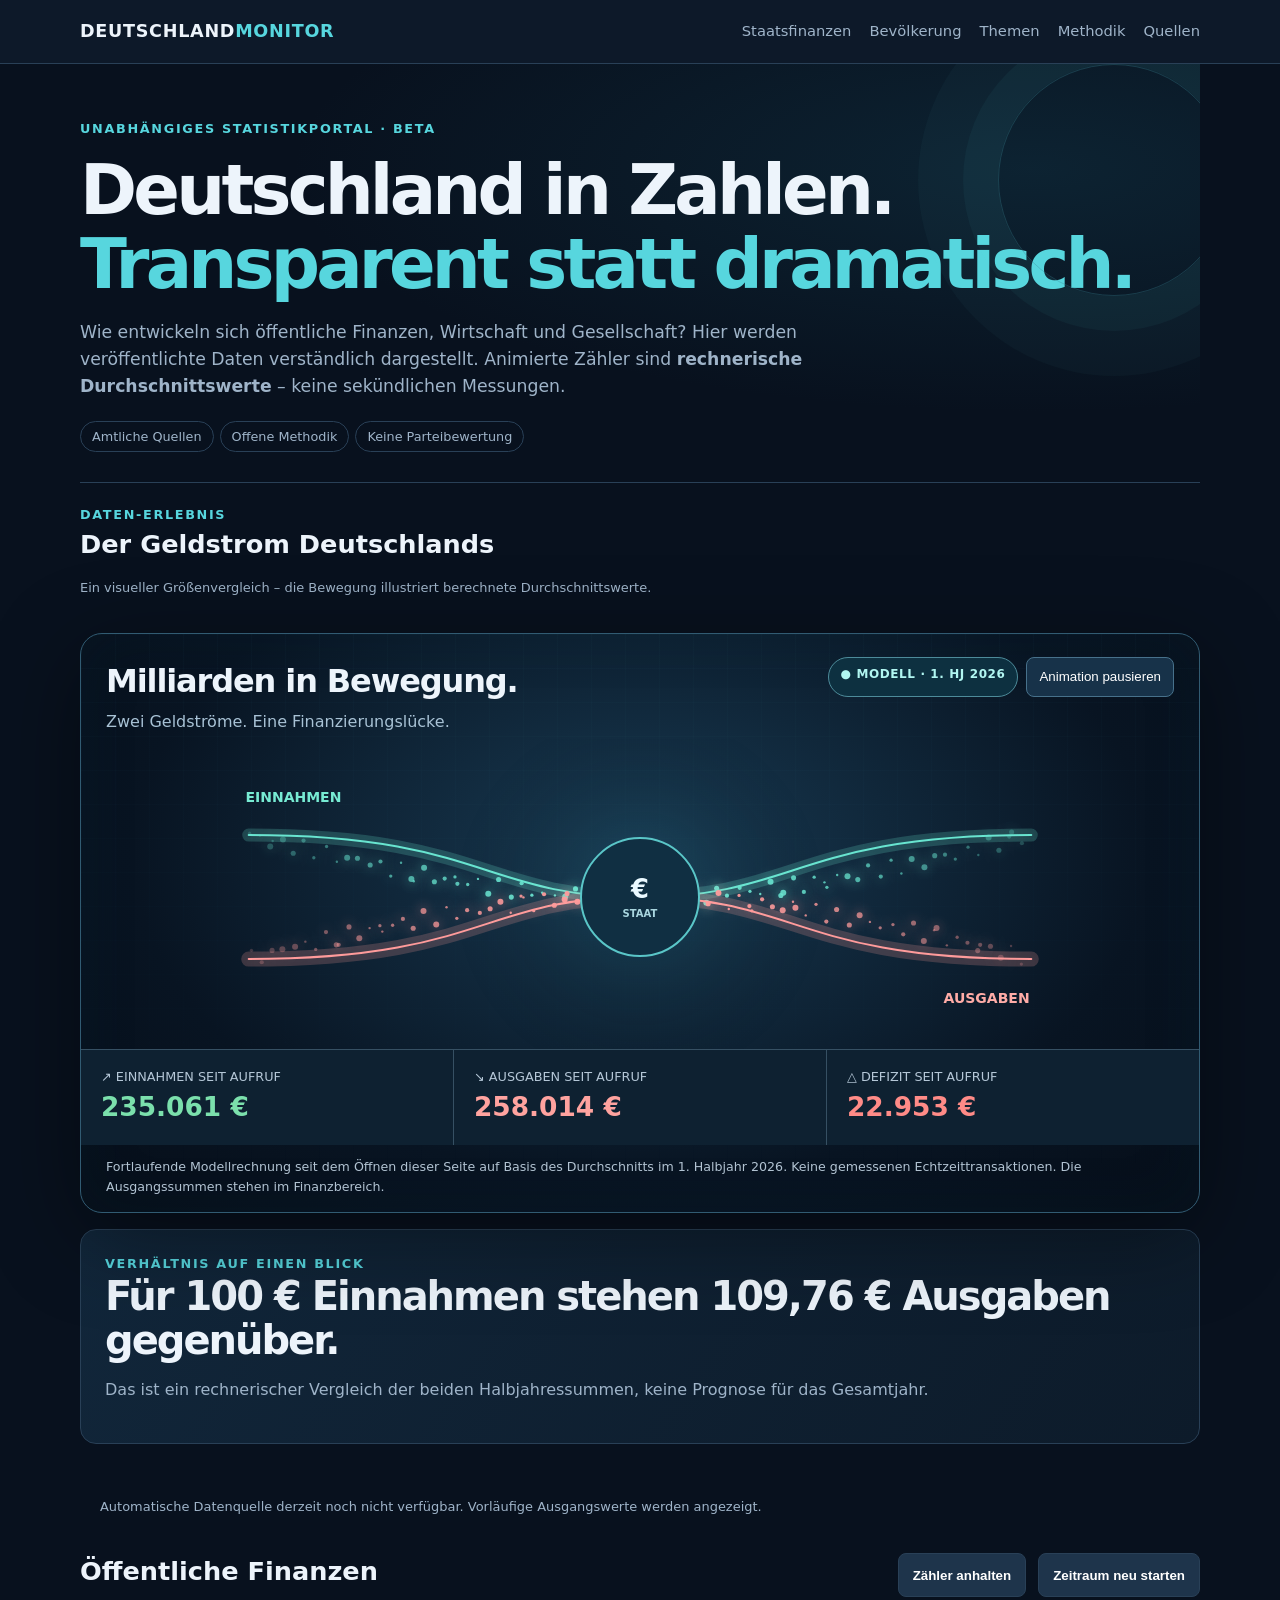
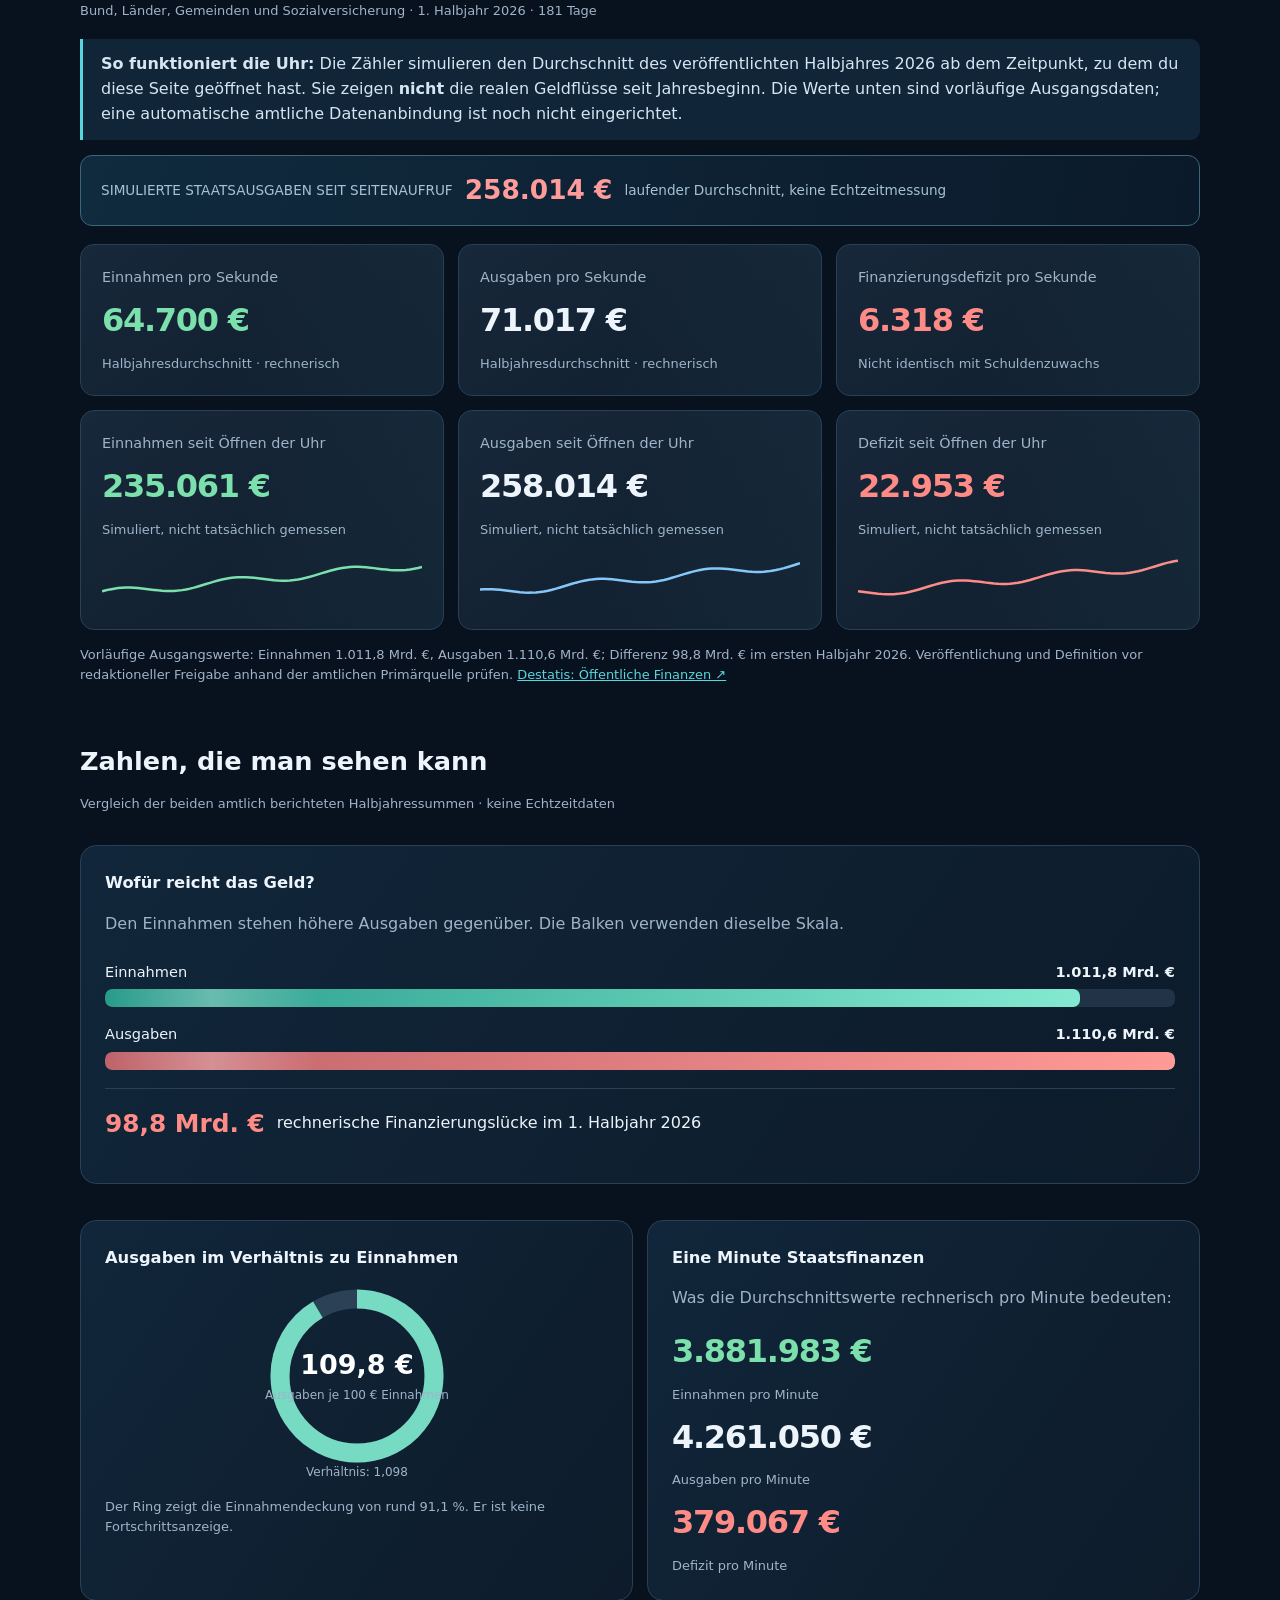
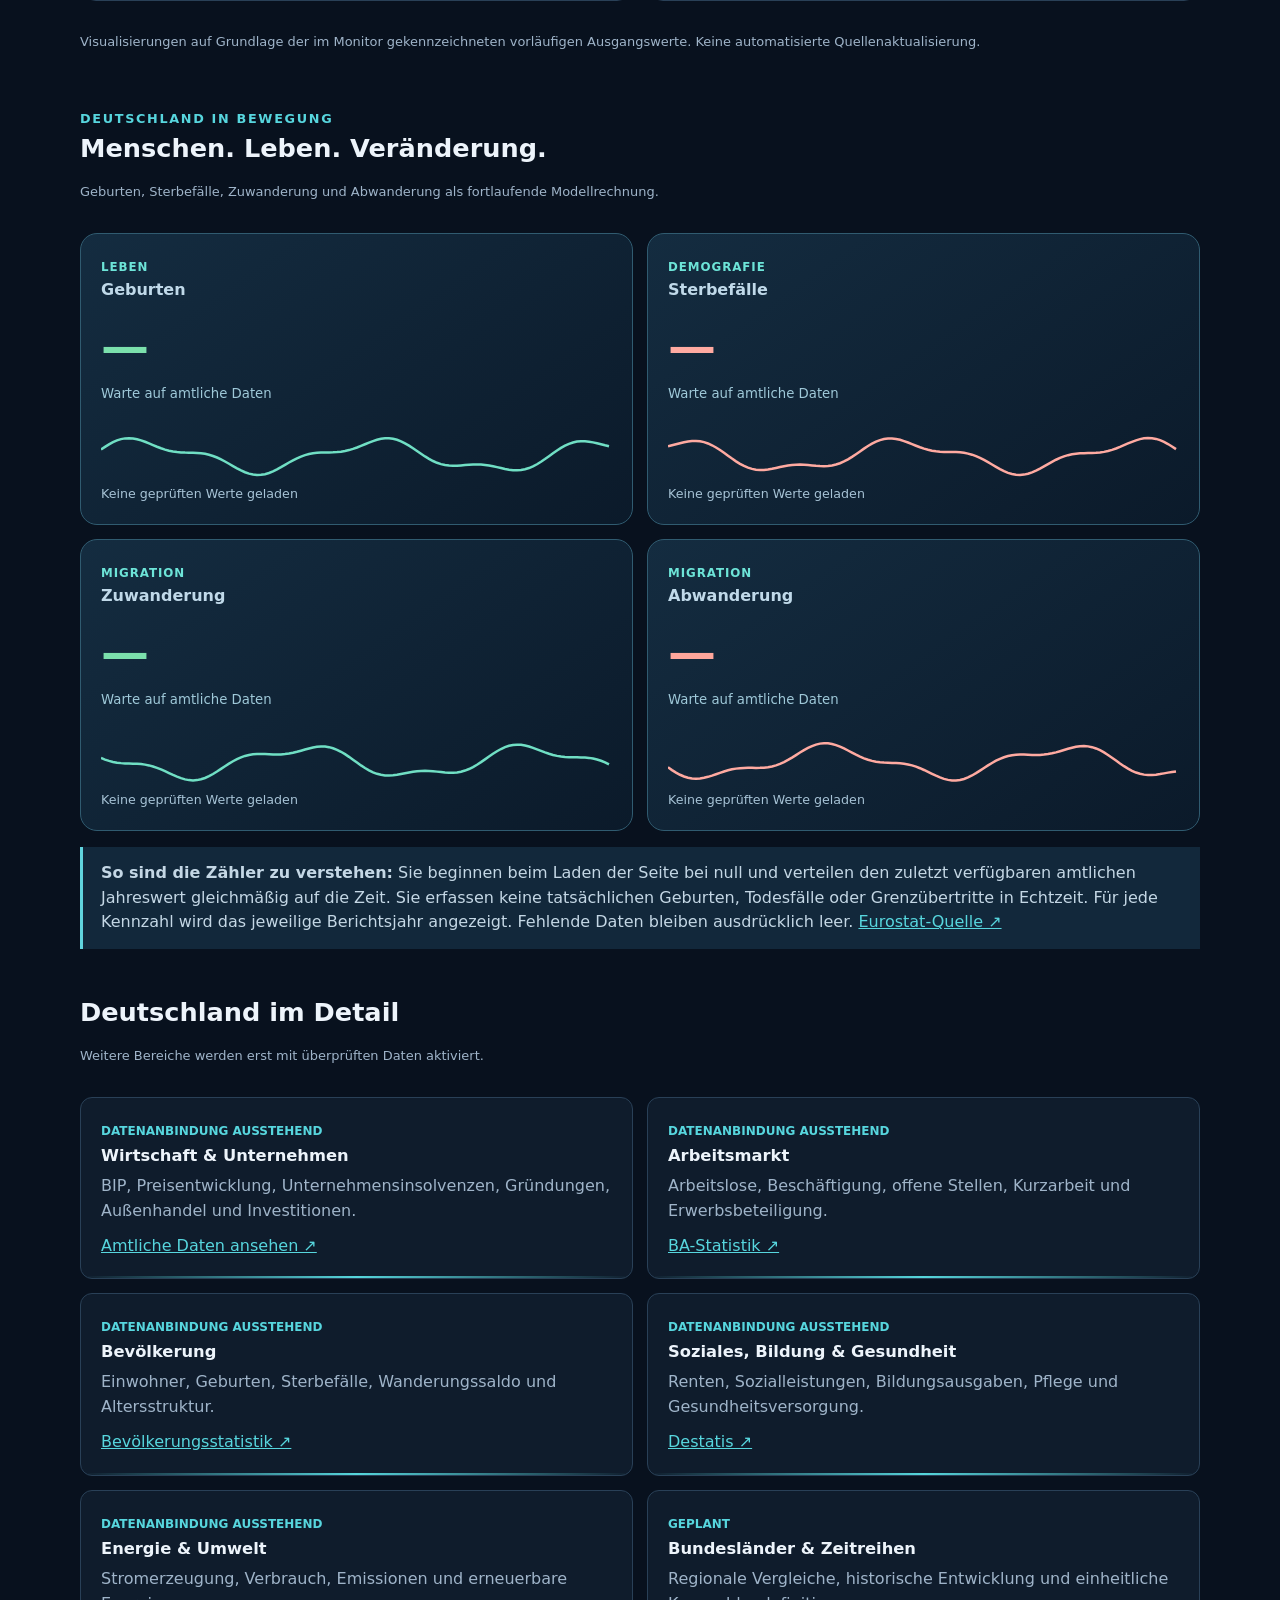
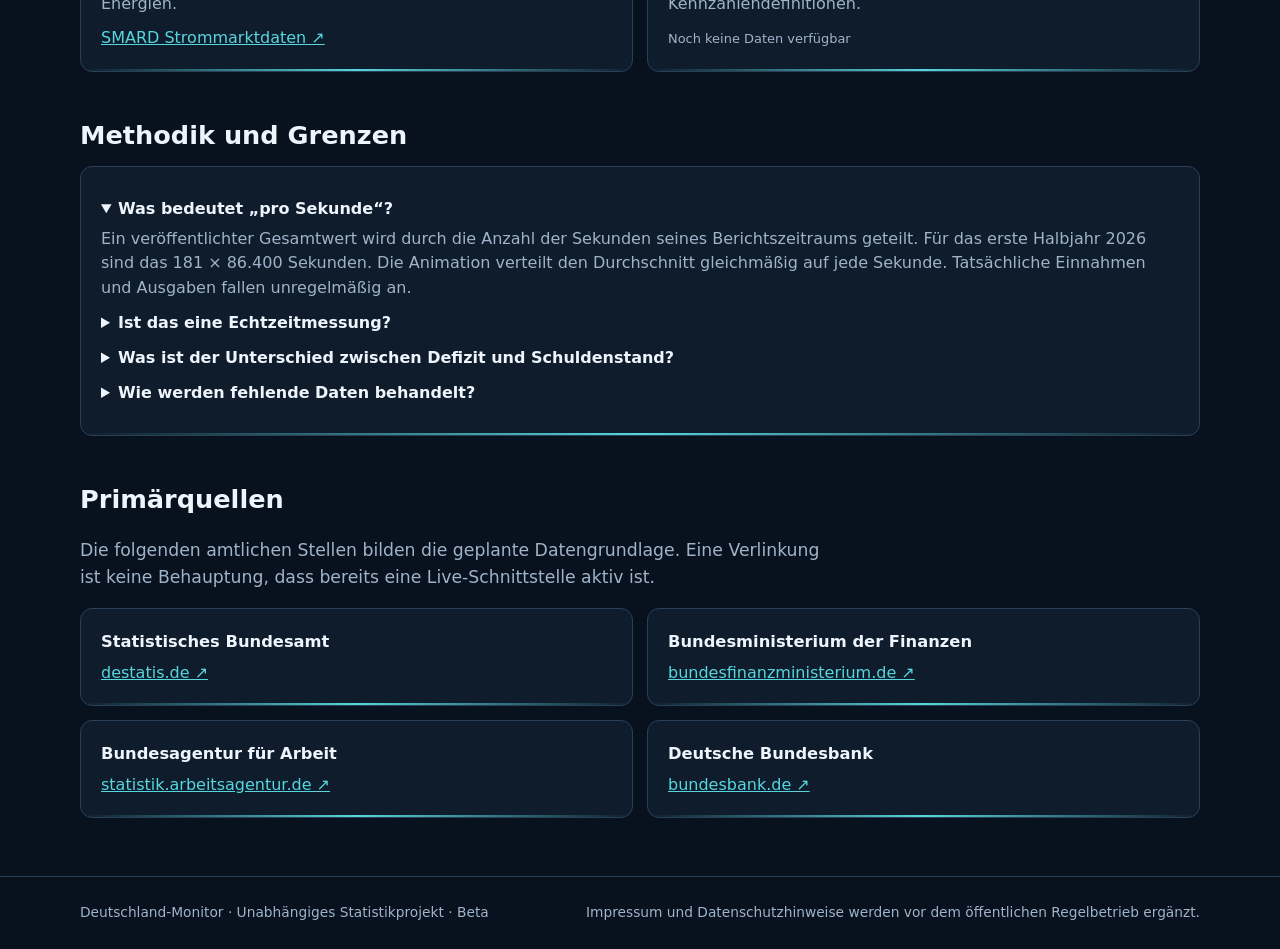
==== commit 24504a65: "Add continuously calculated births deaths immigration and emigration visual dashboard" ====
--- a/deutschland-monitor/index.html
+++ b/deutschland-monitor/index.html
@@ -5,8 +5,8 @@
 <style>
 :root{color-scheme:dark;--bg:#08111e;--card:#111f31;--line:#294057;--text:#edf4fb;--muted:#9fb4c9;--cyan:#57d6de;--red:#ff8b87;--green:#7be0ac}
 *{box-sizing:border-box}body{margin:0;background:var(--bg);color:var(--text);font:16px/1.55 system-ui,-apple-system,Segoe UI,sans-serif}a{color:var(--cyan)}.wrap{max-width:1160px;margin:auto;padding:0 20px}header{border-bottom:1px solid var(--line);background:#0d1929}header .wrap{display:flex;justify-content:space-between;align-items:center;gap:16px;padding-top:18px;padding-bottom:18px;flex-wrap:wrap}.brand{font-weight:800;letter-spacing:.04em;font-size:1.1rem}.brand span{color:var(--cyan)}nav{display:flex;gap:18px;flex-wrap:wrap}nav a{color:var(--muted);text-decoration:none;font-size:.92rem}nav a:hover{color:white}.hero{padding:55px 0 26px}.eyebrow{font-size:.8rem;color:var(--cyan);letter-spacing:.13em;text-transform:uppercase;font-weight:700}h1{font-size:clamp(2.2rem,6vw,4.3rem);line-height:1.08;margin:14px 0}h2{font-size:1.6rem;margin:0 0 10px}h3{margin:0 0 6px;font-size:1.02rem}.lead{color:var(--muted);max-width:740px;font-size:1.08rem}.tag{display:inline-block;border:1px solid var(--line);border-radius:99px;padding:5px 11px;font-size:.8rem;color:var(--muted);margin:4px 6px 4px 0}.grid{display:grid;grid-template-columns:repeat(3,minmax(0,1fr));gap:14px}.card{background:var(--card);border:1px solid var(--line);border-radius:14px;padding:21px;min-width:0}.label{font-size:.9rem;color:var(--muted)}.number{font-size:clamp(1.35rem,3vw,2rem);font-variant-numeric:tabular-nums;font-weight:750;letter-spacing:-.04em;margin:8px 0;overflow-wrap:anywhere}.red{color:var(--red)}.green{color:var(--green)}.small{font-size:.81rem;color:var(--muted)}section{padding:22px 0}.sectionhead{display:flex;align-items:baseline;justify-content:space-between;gap:12px;flex-wrap:wrap;margin-bottom:18px}.notice{border-left:3px solid var(--cyan);padding:13px 18px;background:#112539;color:#d5e5f2;border-radius:0 9px 9px 0}.details{display:grid;grid-template-columns:repeat(2,minmax(0,1fr));gap:14px}.panel{background:#0f1c2c;border:1px solid var(--line);padding:20px;border-radius:12px}.panel p{color:var(--muted);margin:5px 0 10px}.panel ul{margin:6px 0;padding-left:20px}.panel li{margin:4px 0}.badge{font-size:.75rem;color:var(--cyan);font-weight:650}.controls{display:flex;gap:12px;align-items:center;flex-wrap:wrap}.btn{background:var(--cyan);color:#08202a;border:0;border-radius:8px;padding:10px 14px;font-weight:700;cursor:pointer;min-height:44px}.btn.secondary{background:#1e344b;color:white;border:1px solid var(--line)}footer{border-top:1px solid var(--line);margin-top:36px;padding:25px 0;color:var(--muted);font-size:.86rem}footer .wrap{display:flex;justify-content:space-between;gap:16px;flex-wrap:wrap}details{margin:10px 0}summary{cursor:pointer;font-weight:650}code{color:#a5e8ee}@media(max-width:780px){.grid{grid-template-columns:repeat(2,minmax(0,1fr))}.details{grid-template-columns:1fr}}@media(max-width:480px){.grid{grid-template-columns:1fr}.hero{padding-top:32px}.card{padding:17px}}
-.hero{position:relative;overflow:hidden;border-bottom:1px solid var(--line);background:radial-gradient(ellipse at 85% 25%,#174c604d,transparent 55%)}.hero:after{content:"";position:absolute;right:-30px;top:0;width:230px;height:230px;border:1px solid #3b849355;border-radius:50%;box-shadow:0 0 0 35px #57d6de0b,0 0 0 80px #57d6de08;pointer-events:none}.hero .wrap{position:relative;z-index:1}.hero h1{letter-spacing:-.055em}.card{transition:border-color .2s,transform .2s;background:linear-gradient(145deg,#17283a,#101d2d)}@media(hover:hover){.card:hover{border-color:#438b9a;transform:translateY(-2px)}}.number{font-variant-numeric:tabular-nums}.visual{background:linear-gradient(125deg,#11263a,#0d1b2a);border:1px solid var(--line);border-radius:16px;padding:24px;margin:18px 0}.visual h3{margin:0 0 4px}.bars{display:grid;gap:16px;margin:24px 0 10px}.barlabel{display:flex;justify-content:space-between;gap:12px;font-size:.91rem;margin-bottom:6px}.bartrack{height:18px;border-radius:7px;background:#213346;overflow:hidden}.barfill{height:100%;border-radius:7px;transition:width .8s}.barfill.income{background:linear-gradient(90deg,#279b89,#83ead1)}.barfill.expense{background:linear-gradient(90deg,#bf6269,#ff9b96)}.difference{display:flex;gap:12px;align-items:center;flex-wrap:wrap;padding:16px 0;border-top:1px solid var(--line);margin-top:18px}.difference strong{font-size:1.55rem;color:var(--red)}.vizgrid{display:grid;grid-template-columns:1fr 1fr;gap:14px}.gauge{width:100%;max-width:300px;margin:auto;display:block}.gauge text{font:700 27px system-ui;fill:#fff;text-anchor:middle}.gauge .sub{font-size:12px;font-weight:500;fill:#9fb4c9}.visual p{color:var(--muted)}@media(max-width:700px){.vizgrid{grid-template-columns:1fr}.hero:after{opacity:.3}}@media(prefers-reduced-motion:reduce){.barfill,.card{transition:none}}.spectacle{position:relative;overflow:hidden;border:1px solid #315b72;border-radius:22px;background:radial-gradient(ellipse at 50% 38%,#183a52 0%,#081422 64%,#060e19 100%);margin:22px 0 8px;box-shadow:0 22px 90px #0006,inset 0 0 60px #0d344522}.spectacle:before{content:"";position:absolute;inset:0;background-image:linear-gradient(#6ecbde0b 1px,transparent 1px),linear-gradient(90deg,#6ecbde0b 1px,transparent 1px);background-size:34px 34px;mask-image:linear-gradient(to bottom,#0008,transparent);pointer-events:none}.spectacleTop{position:relative;display:flex;justify-content:space-between;align-items:flex-start;gap:15px;padding:23px 25px 0;flex-wrap:wrap}.spectacleTop h3{font-size:clamp(1.25rem,3vw,2rem);letter-spacing:-.035em;margin:0}.spectacleTop p{color:#a8c2d5;margin:4px 0}.livePill{border:1px solid #4d8b9a;background:#0d3040;color:#b1f6f1;padding:7px 12px;border-radius:99px;font-size:.75rem;font-weight:700;letter-spacing:.05em}.flowCanvas{width:100%;height:310px;display:block;position:relative}.flowLegend{position:relative;display:grid;grid-template-columns:repeat(3,minmax(0,1fr));gap:1px;background:#365063;border-top:1px solid #365063}.flowLegend>div{background:#0e2131;padding:17px 20px}.flowLegend .flowValue{font-size:clamp(1.1rem,2.2vw,1.65rem);font-weight:800;font-variant-numeric:tabular-nums;overflow-wrap:anywhere}.flowLegend .flowName{font-size:.8rem;color:#b5c7d7}.flowNote{padding:12px 25px 16px;color:#b2c3d2;font-size:.79rem}.flowActions{display:flex;gap:8px;flex-wrap:wrap}.flowActions button{border:1px solid #47718b;border-radius:8px;background:#173249;color:white;padding:8px 12px;cursor:pointer;min-height:40px}.flowActions button[aria-pressed=true]{background:#24647a}.dramaticHeadline{font-size:clamp(1.5rem,4vw,2.5rem);font-weight:850;letter-spacing:-.05em;line-height:1.1}.dramaticHeadline em{font-style:normal;color:#ff9a96}@media(max-width:560px){.flowCanvas{height:260px}.flowLegend{grid-template-columns:1fr}.flowLegend>div{padding:10px 16px}.spectacleTop{padding:18px 16px 0}.flowNote{padding:10px 16px 14px}}@media(prefers-reduced-motion:reduce){.spectacle *{animation:none!important}}.card{position:relative;overflow:hidden}.card:after{content:"";position:absolute;inset:0;background:linear-gradient(110deg,transparent 20%,#57d6de10 50%,transparent 80%);background-size:250% 100%;animation:scanline 8s linear infinite;pointer-events:none}@keyframes scanline{from{background-position:200%}to{background-position:-200%}}.spark{width:100%;height:58px;display:block;margin-top:10px}.tickerStrip{display:flex;gap:12px;align-items:center;flex-wrap:wrap;padding:14px 20px;margin:15px 0;border:1px solid #3c667a;background:linear-gradient(100deg,#102b3e,#0b1a2b);border-radius:12px}.tickerStrip strong{font-size:clamp(1.1rem,3vw,1.65rem);font-variant-numeric:tabular-nums;color:#ff9c9b}.tickerStrip span{color:#a7c2d5;font-size:.85rem}.bartrack{position:relative}.bartrack:after{content:"";position:absolute;inset:0;width:20%;background:linear-gradient(90deg,transparent,#ffffff44,transparent);animation:barshine 3s linear infinite}@keyframes barshine{from{transform:translateX(-120%)}to{transform:translateX(650%)}}.panel{position:relative;overflow:hidden}.panel:after{content:"";position:absolute;bottom:0;left:0;width:100%;height:2px;background:linear-gradient(90deg,transparent,#56d6dc,transparent);animation:panelpulse 4s ease-in-out infinite alternate}@keyframes panelpulse{from{opacity:.15;transform:translateX(-25%)}to{opacity:1;transform:translateX(25%)}}@media(prefers-reduced-motion:reduce){.card:after,.bartrack:after,.panel:after{animation:none}}</style></head><body>
-<header><div class="wrap"><div class="brand">DEUTSCHLAND<span>MONITOR</span></div><nav aria-label="Hauptnavigation"><a href="#finanzen">Staatsfinanzen</a><a href="#bereiche">Themen</a><a href="#methodik">Methodik</a><a href="#quellen">Quellen</a></nav></div></header>
+.hero{position:relative;overflow:hidden;border-bottom:1px solid var(--line);background:radial-gradient(ellipse at 85% 25%,#174c604d,transparent 55%)}.hero:after{content:"";position:absolute;right:-30px;top:0;width:230px;height:230px;border:1px solid #3b849355;border-radius:50%;box-shadow:0 0 0 35px #57d6de0b,0 0 0 80px #57d6de08;pointer-events:none}.hero .wrap{position:relative;z-index:1}.hero h1{letter-spacing:-.055em}.card{transition:border-color .2s,transform .2s;background:linear-gradient(145deg,#17283a,#101d2d)}@media(hover:hover){.card:hover{border-color:#438b9a;transform:translateY(-2px)}}.number{font-variant-numeric:tabular-nums}.visual{background:linear-gradient(125deg,#11263a,#0d1b2a);border:1px solid var(--line);border-radius:16px;padding:24px;margin:18px 0}.visual h3{margin:0 0 4px}.bars{display:grid;gap:16px;margin:24px 0 10px}.barlabel{display:flex;justify-content:space-between;gap:12px;font-size:.91rem;margin-bottom:6px}.bartrack{height:18px;border-radius:7px;background:#213346;overflow:hidden}.barfill{height:100%;border-radius:7px;transition:width .8s}.barfill.income{background:linear-gradient(90deg,#279b89,#83ead1)}.barfill.expense{background:linear-gradient(90deg,#bf6269,#ff9b96)}.difference{display:flex;gap:12px;align-items:center;flex-wrap:wrap;padding:16px 0;border-top:1px solid var(--line);margin-top:18px}.difference strong{font-size:1.55rem;color:var(--red)}.vizgrid{display:grid;grid-template-columns:1fr 1fr;gap:14px}.gauge{width:100%;max-width:300px;margin:auto;display:block}.gauge text{font:700 27px system-ui;fill:#fff;text-anchor:middle}.gauge .sub{font-size:12px;font-weight:500;fill:#9fb4c9}.visual p{color:var(--muted)}@media(max-width:700px){.vizgrid{grid-template-columns:1fr}.hero:after{opacity:.3}}@media(prefers-reduced-motion:reduce){.barfill,.card{transition:none}}.spectacle{position:relative;overflow:hidden;border:1px solid #315b72;border-radius:22px;background:radial-gradient(ellipse at 50% 38%,#183a52 0%,#081422 64%,#060e19 100%);margin:22px 0 8px;box-shadow:0 22px 90px #0006,inset 0 0 60px #0d344522}.spectacle:before{content:"";position:absolute;inset:0;background-image:linear-gradient(#6ecbde0b 1px,transparent 1px),linear-gradient(90deg,#6ecbde0b 1px,transparent 1px);background-size:34px 34px;mask-image:linear-gradient(to bottom,#0008,transparent);pointer-events:none}.spectacleTop{position:relative;display:flex;justify-content:space-between;align-items:flex-start;gap:15px;padding:23px 25px 0;flex-wrap:wrap}.spectacleTop h3{font-size:clamp(1.25rem,3vw,2rem);letter-spacing:-.035em;margin:0}.spectacleTop p{color:#a8c2d5;margin:4px 0}.livePill{border:1px solid #4d8b9a;background:#0d3040;color:#b1f6f1;padding:7px 12px;border-radius:99px;font-size:.75rem;font-weight:700;letter-spacing:.05em}.flowCanvas{width:100%;height:310px;display:block;position:relative}.flowLegend{position:relative;display:grid;grid-template-columns:repeat(3,minmax(0,1fr));gap:1px;background:#365063;border-top:1px solid #365063}.flowLegend>div{background:#0e2131;padding:17px 20px}.flowLegend .flowValue{font-size:clamp(1.1rem,2.2vw,1.65rem);font-weight:800;font-variant-numeric:tabular-nums;overflow-wrap:anywhere}.flowLegend .flowName{font-size:.8rem;color:#b5c7d7}.flowNote{padding:12px 25px 16px;color:#b2c3d2;font-size:.79rem}.flowActions{display:flex;gap:8px;flex-wrap:wrap}.flowActions button{border:1px solid #47718b;border-radius:8px;background:#173249;color:white;padding:8px 12px;cursor:pointer;min-height:40px}.flowActions button[aria-pressed=true]{background:#24647a}.dramaticHeadline{font-size:clamp(1.5rem,4vw,2.5rem);font-weight:850;letter-spacing:-.05em;line-height:1.1}.dramaticHeadline em{font-style:normal;color:#ff9a96}@media(max-width:560px){.flowCanvas{height:260px}.flowLegend{grid-template-columns:1fr}.flowLegend>div{padding:10px 16px}.spectacleTop{padding:18px 16px 0}.flowNote{padding:10px 16px 14px}}@media(prefers-reduced-motion:reduce){.spectacle *{animation:none!important}}.card{position:relative;overflow:hidden}.card:after{content:"";position:absolute;inset:0;background:linear-gradient(110deg,transparent 20%,#57d6de10 50%,transparent 80%);background-size:250% 100%;animation:scanline 8s linear infinite;pointer-events:none}@keyframes scanline{from{background-position:200%}to{background-position:-200%}}.spark{width:100%;height:58px;display:block;margin-top:10px}.tickerStrip{display:flex;gap:12px;align-items:center;flex-wrap:wrap;padding:14px 20px;margin:15px 0;border:1px solid #3c667a;background:linear-gradient(100deg,#102b3e,#0b1a2b);border-radius:12px}.tickerStrip strong{font-size:clamp(1.1rem,3vw,1.65rem);font-variant-numeric:tabular-nums;color:#ff9c9b}.tickerStrip span{color:#a7c2d5;font-size:.85rem}.bartrack{position:relative}.bartrack:after{content:"";position:absolute;inset:0;width:20%;background:linear-gradient(90deg,transparent,#ffffff44,transparent);animation:barshine 3s linear infinite}@keyframes barshine{from{transform:translateX(-120%)}to{transform:translateX(650%)}}.panel{position:relative;overflow:hidden}.panel:after{content:"";position:absolute;bottom:0;left:0;width:100%;height:2px;background:linear-gradient(90deg,transparent,#56d6dc,transparent);animation:panelpulse 4s ease-in-out infinite alternate}@keyframes panelpulse{from{opacity:.15;transform:translateX(-25%)}to{opacity:1;transform:translateX(25%)}}@media(prefers-reduced-motion:reduce){.card:after,.bartrack:after,.panel:after{animation:none}}.peopleGrid{display:grid;grid-template-columns:repeat(2,minmax(0,1fr));gap:14px}.peopleCard{background:linear-gradient(145deg,#142c40,#0b1a2a);border:1px solid #305b70;border-radius:17px;padding:20px;overflow:hidden}.peopleCard h3{font-size:1rem;color:#c0d9e9}.peopleCount{font-size:clamp(1.7rem,5vw,3rem);font-weight:850;font-variant-numeric:tabular-nums;letter-spacing:-.05em;overflow-wrap:anywhere}.peopleCard canvas{width:100%;height:80px;display:block}.peopleStatus{font-size:.79rem;color:#a7c3d6}.peopleCard .rate{font-size:.83rem;color:#9fc9d9}.peopleCard a{font-size:.78rem}.peopleLegend{border-left:3px solid #60d4de;background:#12283b;padding:14px 18px;color:#c4d7e5;margin-top:16px}.peopleTag{font-size:.74rem;color:#6de4d8;letter-spacing:.08em;font-weight:750}@media(max-width:640px){.peopleGrid{grid-template-columns:1fr}}</style></head><body>
+<header><div class="wrap"><div class="brand">DEUTSCHLAND<span>MONITOR</span></div><nav aria-label="Hauptnavigation"><a href="#finanzen">Staatsfinanzen</a><a href="#demografie">Bevölkerung</a><a href="#bereiche">Themen</a><a href="#methodik">Methodik</a><a href="#quellen">Quellen</a></nav></div></header>
 <main class="wrap"><div class="hero"><div class="eyebrow">Unabhängiges Statistikportal · Beta</div><h1>Deutschland in Zahlen.<br><span style="color:var(--cyan)">Transparent statt dramatisch.</span></h1><p class="lead">Wie entwickeln sich öffentliche Finanzen, Wirtschaft und Gesellschaft? Hier werden veröffentlichte Daten verständlich dargestellt. Animierte Zähler sind <strong>rechnerische Durchschnittswerte</strong> – keine sekündlichen Messungen.</p><div><span class="tag">Amtliche Quellen</span><span class="tag">Offene Methodik</span><span class="tag">Keine Parteibewertung</span></div></div>
 <section id="datenstrom" aria-label="Animierte Finanzvisualisierung"><div class="sectionhead"><div><div class="eyebrow">DATEN-ERLEBNIS</div><h2>Der Geldstrom Deutschlands</h2><p class="small">Ein visueller Größenvergleich – die Bewegung illustriert berechnete Durchschnittswerte.</p></div></div><div class="spectacle"><div class="spectacleTop"><div><h3>Milliarden in Bewegung.</h3><p>Zwei Geldströme. Eine Finanzierungslücke.</p></div><div class="flowActions"><span class="livePill">● <span id="flowPeriod">MODELL · 1. HJ 2026</span></span><button id="flowPause" type="button" aria-pressed="false">Animation pausieren</button></div></div><canvas id="moneyFlow" class="flowCanvas" role="img" aria-label="Animierte Gegenüberstellung: Einnahmen 1.011,8 Milliarden Euro, Ausgaben 1.110,6 Milliarden Euro, Differenz 98,8 Milliarden Euro."></canvas><div class="flowLegend"><div><div class="flowName">↗ EINNAHMEN SEIT AUFRUF</div><div class="flowValue green" id="flowIncome">0 €</div></div><div><div class="flowName">↘ AUSGABEN SEIT AUFRUF</div><div class="flowValue" style="color:#ffa39f" id="flowExpense">0 €</div></div><div><div class="flowName">△ DEFIZIT SEIT AUFRUF</div><div class="flowValue red" id="flowGap">0 €</div></div></div><div class="flowNote">Fortlaufende Modellrechnung seit dem Öffnen dieser Seite auf Basis des Durchschnitts im 1. Halbjahr 2026. Keine gemessenen Echtzeittransaktionen. Die Ausgangssummen stehen im Finanzbereich.</div></div><div class="visual" style="margin-top:16px"><div class="eyebrow">VERHÄLTNIS AUF EINEN BLICK</div><div class="dramaticHeadline"><span id="ratioHeadline">Für 100 € Einnahmen stehen 109,76 € Ausgaben gegenüber.</span></div><p>Das ist ein rechnerischer Vergleich der beiden Halbjahressummen, keine Prognose für das Gesamtjahr.</p></div></section><div class="wrap"><p class="small" id="dataStatus" role="status">Automatische Datenquelle wird geprüft …</p></div><section id="finanzen"><div class="sectionhead"><div><h2>Öffentliche Finanzen</h2><div class="small"><span id="sourcePeriod">Bund, Länder, Gemeinden und Sozialversicherung · 1. Halbjahr 2026 · 181 Tage</span></div></div><div class="controls"><button class="btn secondary" id="toggle" type="button" aria-pressed="false">Zähler anhalten</button><button class="btn secondary" id="reset" type="button">Zeitraum neu starten</button></div></div>
 <div class="notice"><strong>So funktioniert die Uhr:</strong> Die Zähler simulieren den Durchschnitt des veröffentlichten Halbjahres 2026 ab dem Zeitpunkt, zu dem du diese Seite geöffnet hast. Sie zeigen <strong>nicht</strong> die realen Geldflüsse seit Jahresbeginn. Die Werte unten sind vorläufige Ausgangsdaten; eine automatische amtliche Datenanbindung ist noch nicht eingerichtet.</div>
@@ -18,7 +18,7 @@
 <article class="card"><div class="label">Ausgaben seit Öffnen der Uhr</div><div class="number" id="expenseLive">–</div><div class="small">Simuliert, nicht tatsächlich gemessen</div><canvas class="spark" data-spark aria-hidden="true"></canvas></article>
 <article class="card"><div class="label">Defizit seit Öffnen der Uhr</div><div class="number red" id="deficitLive">–</div><div class="small">Simuliert, nicht tatsächlich gemessen</div><canvas class="spark" data-spark aria-hidden="true"></canvas></article>
 </div><p class="small" style="margin-top:15px"><span id="sourceNote">Vorläufige Ausgangswerte: Einnahmen 1.011,8 Mrd. €, Ausgaben 1.110,6 Mrd. €; Differenz 98,8 Mrd. € im ersten Halbjahr 2026. Veröffentlichung und Definition vor redaktioneller Freigabe anhand der amtlichen Primärquelle prüfen.</span> <a href="https://www.destatis.de/DE/Themen/Staat/Oeffentliche-Finanzen/_inhalt.html" target="_blank" rel="noopener noreferrer">Destatis: Öffentliche Finanzen ↗</a></p></section>
-<section aria-label="Finanzdaten visualisiert"><div class="sectionhead"><div><h2>Zahlen, die man sehen kann</h2><p class="small">Vergleich der beiden amtlich berichteten Halbjahressummen · keine Echtzeitdaten</p></div></div><div class="visual"><h3>Wofür reicht das Geld?</h3><p>Den Einnahmen stehen höhere Ausgaben gegenüber. Die Balken verwenden dieselbe Skala.</p><div class="bars"><div><div class="barlabel"><span>Einnahmen</span><strong id="barIncome">1.011,8 Mrd. €</strong></div><div class="bartrack"><div class="barfill income" style="width:91.1%"></div></div></div><div><div class="barlabel"><span>Ausgaben</span><strong id="barExpense">1.110,6 Mrd. €</strong></div><div class="bartrack"><div class="barfill expense" style="width:100%"></div></div></div></div><div class="difference"><strong id="animatedGap">98,8 Mrd. €</strong><span>rechnerische Finanzierungslücke im 1. Halbjahr 2026</span></div></div><div class="vizgrid"><div class="visual"><h3>Ausgaben im Verhältnis zu Einnahmen</h3><svg class="gauge" viewBox="0 0 300 210" role="img" aria-label="Auf 100 Euro Einnahmen entfallen rund 109,77 Euro Ausgaben"><circle cx="150" cy="102" r="77" stroke="#2b4156" stroke-width="19" fill="none"/><circle cx="150" cy="102" r="77" stroke="#77dbc4" stroke-width="19" fill="none" stroke-dasharray="442 484" transform="rotate(-90 150 102)"/><text x="150" y="100">109,8 €</text><text class="sub" x="150" y="125">Ausgaben je 100 € Einnahmen</text><text class="sub" x="150" y="202">Verhältnis: 1,098</text></svg><p class="small">Der Ring zeigt die Einnahmendeckung von rund 91,1 %. Er ist keine Fortschrittsanzeige.</p></div><div class="visual"><h3>Eine Minute Staatsfinanzen</h3><p>Was die Durchschnittswerte rechnerisch pro Minute bedeuten:</p><div class="number green" id="minuteIncome">–</div><div class="small">Einnahmen pro Minute</div><div class="number" id="minuteExpense">–</div><div class="small">Ausgaben pro Minute</div><div class="number red" id="minuteGap">–</div><div class="small">Defizit pro Minute</div></div></div><p class="small">Visualisierungen auf Grundlage der im Monitor gekennzeichneten vorläufigen Ausgangswerte. Keine automatisierte Quellenaktualisierung.</p></section><section id="bereiche"><div class="sectionhead"><div><h2>Deutschland im Detail</h2><p class="small">Weitere Bereiche werden erst mit überprüften Daten aktiviert.</p></div></div><div class="details">
+<section aria-label="Finanzdaten visualisiert"><div class="sectionhead"><div><h2>Zahlen, die man sehen kann</h2><p class="small">Vergleich der beiden amtlich berichteten Halbjahressummen · keine Echtzeitdaten</p></div></div><div class="visual"><h3>Wofür reicht das Geld?</h3><p>Den Einnahmen stehen höhere Ausgaben gegenüber. Die Balken verwenden dieselbe Skala.</p><div class="bars"><div><div class="barlabel"><span>Einnahmen</span><strong id="barIncome">1.011,8 Mrd. €</strong></div><div class="bartrack"><div class="barfill income" style="width:91.1%"></div></div></div><div><div class="barlabel"><span>Ausgaben</span><strong id="barExpense">1.110,6 Mrd. €</strong></div><div class="bartrack"><div class="barfill expense" style="width:100%"></div></div></div></div><div class="difference"><strong id="animatedGap">98,8 Mrd. €</strong><span>rechnerische Finanzierungslücke im 1. Halbjahr 2026</span></div></div><div class="vizgrid"><div class="visual"><h3>Ausgaben im Verhältnis zu Einnahmen</h3><svg class="gauge" viewBox="0 0 300 210" role="img" aria-label="Auf 100 Euro Einnahmen entfallen rund 109,77 Euro Ausgaben"><circle cx="150" cy="102" r="77" stroke="#2b4156" stroke-width="19" fill="none"/><circle cx="150" cy="102" r="77" stroke="#77dbc4" stroke-width="19" fill="none" stroke-dasharray="442 484" transform="rotate(-90 150 102)"/><text x="150" y="100">109,8 €</text><text class="sub" x="150" y="125">Ausgaben je 100 € Einnahmen</text><text class="sub" x="150" y="202">Verhältnis: 1,098</text></svg><p class="small">Der Ring zeigt die Einnahmendeckung von rund 91,1 %. Er ist keine Fortschrittsanzeige.</p></div><div class="visual"><h3>Eine Minute Staatsfinanzen</h3><p>Was die Durchschnittswerte rechnerisch pro Minute bedeuten:</p><div class="number green" id="minuteIncome">–</div><div class="small">Einnahmen pro Minute</div><div class="number" id="minuteExpense">–</div><div class="small">Ausgaben pro Minute</div><div class="number red" id="minuteGap">–</div><div class="small">Defizit pro Minute</div></div></div><p class="small">Visualisierungen auf Grundlage der im Monitor gekennzeichneten vorläufigen Ausgangswerte. Keine automatisierte Quellenaktualisierung.</p></section><section id="demografie"><div class="sectionhead"><div><div class="eyebrow">DEUTSCHLAND IN BEWEGUNG</div><h2>Menschen. Leben. Veränderung.</h2><p class="small">Geburten, Sterbefälle, Zuwanderung und Abwanderung als fortlaufende Modellrechnung.</p></div></div><div class="peopleGrid"><article class="peopleCard"><span class="peopleTag">LEBEN</span><h3>Geburten</h3><div class="peopleCount green" id="pBirths">—</div><div class="rate" id="rBirths">Warte auf amtliche Daten</div><canvas data-popchart="births" aria-hidden="true"></canvas><div class="peopleStatus" id="sBirths">Keine geprüften Werte geladen</div></article><article class="peopleCard"><span class="peopleTag">DEMOGRAFIE</span><h3>Sterbefälle</h3><div class="peopleCount" style="color:#ffaaa1" id="pDeaths">—</div><div class="rate" id="rDeaths">Warte auf amtliche Daten</div><canvas data-popchart="deaths" aria-hidden="true"></canvas><div class="peopleStatus" id="sDeaths">Keine geprüften Werte geladen</div></article><article class="peopleCard"><span class="peopleTag">MIGRATION</span><h3>Zuwanderung</h3><div class="peopleCount green" id="pImmigration">—</div><div class="rate" id="rImmigration">Warte auf amtliche Daten</div><canvas data-popchart="immigration" aria-hidden="true"></canvas><div class="peopleStatus" id="sImmigration">Keine geprüften Werte geladen</div></article><article class="peopleCard"><span class="peopleTag">MIGRATION</span><h3>Abwanderung</h3><div class="peopleCount" style="color:#ffa69b" id="pEmigration">—</div><div class="rate" id="rEmigration">Warte auf amtliche Daten</div><canvas data-popchart="emigration" aria-hidden="true"></canvas><div class="peopleStatus" id="sEmigration">Keine geprüften Werte geladen</div></article></div><div class="peopleLegend"><strong>So sind die Zähler zu verstehen:</strong> Sie beginnen beim Laden der Seite bei null und verteilen den zuletzt verfügbaren amtlichen Jahreswert gleichmäßig auf die Zeit. Sie erfassen keine tatsächlichen Geburten, Todesfälle oder Grenzübertritte in Echtzeit. Für jede Kennzahl wird das jeweilige Berichtsjahr angezeigt. Fehlende Daten bleiben ausdrücklich leer. <a href="https://ec.europa.eu/eurostat/databrowser/view/demo_gind/default/table?lang=en" target="_blank" rel="noopener noreferrer">Eurostat-Quelle ↗</a></div></section><section id="bereiche"><div class="sectionhead"><div><h2>Deutschland im Detail</h2><p class="small">Weitere Bereiche werden erst mit überprüften Daten aktiviert.</p></div></div><div class="details">
 <div class="panel"><span class="badge">DATENANBINDUNG AUSSTEHEND</span><h3>Wirtschaft & Unternehmen</h3><p>BIP, Preisentwicklung, Unternehmensinsolvenzen, Gründungen, Außenhandel und Investitionen.</p><a href="https://www.destatis.de/DE/Themen/Wirtschaft/_inhalt.html" target="_blank" rel="noopener noreferrer">Amtliche Daten ansehen ↗</a></div>
 <div class="panel"><span class="badge">DATENANBINDUNG AUSSTEHEND</span><h3>Arbeitsmarkt</h3><p>Arbeitslose, Beschäftigung, offene Stellen, Kurzarbeit und Erwerbsbeteiligung.</p><a href="https://statistik.arbeitsagentur.de/" target="_blank" rel="noopener noreferrer">BA-Statistik ↗</a></div>
 <div class="panel"><span class="badge">DATENANBINDUNG AUSSTEHEND</span><h3>Bevölkerung</h3><p>Einwohner, Geburten, Sterbefälle, Wanderungssaldo und Altersstruktur.</p><a href="https://www.destatis.de/DE/Themen/Gesellschaft-Umwelt/Bevoelkerung/_inhalt.html" target="_blank" rel="noopener noreferrer">Bevölkerungsstatistik ↗</a></div>
@@ -38,4 +38,4 @@
 (()=>{let d=181*86400,inc=1011.8e9/d,exp=1110.6e9/d,def=exp-inc;const eur=v=>new Intl.NumberFormat('de-DE',{style:'currency',currency:'EUR',maximumFractionDigits:0}).format(v);const ids={incomeRate:inc,expenseRate:exp,deficitRate:def};document.getElementById('minuteIncome').textContent=eur(inc*60);document.getElementById('minuteExpense').textContent=eur(exp*60);document.getElementById('minuteGap').textContent=eur(def*60);function updateRates(){Object.entries({incomeRate:inc,expenseRate:exp,deficitRate:def}).forEach(([id,v])=>document.getElementById(id).textContent=eur(v));document.getElementById('minuteIncome').textContent=eur(inc*60);document.getElementById('minuteExpense').textContent=eur(exp*60);document.getElementById('minuteGap').textContent=eur(def*60)}updateRates();let elapsed=0,last=performance.now(),running=true;const toggle=document.getElementById('toggle');function tick(now){if(running)elapsed+=Math.max(0,Math.min(1,(now-last)/1000));last=now;document.getElementById('incomeLive').textContent=eur(inc*elapsed);document.getElementById('expenseLive').textContent=eur(exp*elapsed);document.getElementById('deficitLive').textContent=eur(def*elapsed);document.getElementById('giantTicker').textContent=eur(exp*elapsed);document.getElementById('flowIncome').textContent=eur(inc*elapsed);document.getElementById('flowExpense').textContent=eur(exp*elapsed);document.getElementById('flowGap').textContent=eur(def*elapsed);requestAnimationFrame(tick)}toggle.addEventListener('click',()=>{running=!running;toggle.textContent=running?'Zähler anhalten':'Zähler fortsetzen';toggle.setAttribute('aria-pressed',String(!running))});document.getElementById('reset').addEventListener('click',()=>{elapsed=0});requestAnimationFrame(tick);fetch('./data.json?cache='+Date.now(),{cache:'no-store'}).then(r=>{if(!r.ok)throw Error('no data');return r.json()}).then(v=>{if(v.dataset!=='gov_10a_main'||v.sector!=='S13'||v.periodType!=='annual'||!/^20\\d{2}$/.test(v.period)||!Number.isFinite(v.income)||!Number.isFinite(v.expense)||v.income<5e11||v.expense<5e11)throw Error('invalid');const year=Number(v.period);d=((year%4===0&&(year%100!==0||year%400===0))?366:365)*86400;inc=v.income/d;exp=v.expense/d;def=exp-inc;elapsed=0;updateRates();const euroBn=n=>new Intl.NumberFormat('de-DE',{maximumFractionDigits:1,minimumFractionDigits:1}).format(n/1e9)+' Mrd. €';document.getElementById('sourcePeriod').textContent='Gesamtstaat · Eurostat · Jahr '+v.period;document.getElementById('sourceNote').textContent='Automatisch abgerufene Eurostat-Jahreswerte ('+v.period+'). Einnahmen '+euroBn(v.income)+', Ausgaben '+euroBn(v.expense)+'. Modell: Jahresbetrag / Sekunden des Kalenderjahres. Quelle: Eurostat gov_10a_main, S13.';document.getElementById('flowIncome').textContent='0 €';document.getElementById('flowExpense').textContent='0 €';document.getElementById('flowGap').textContent='0 €';document.getElementById('flowPeriod').textContent='MODELL · '+v.period;document.getElementById('barIncome').textContent=euroBn(v.income);document.getElementById('barExpense').textContent=euroBn(v.expense);document.getElementById('animatedGap').textContent=euroBn(v.expense-v.income);document.querySelector('.barfill.income').style.width=(Math.min(v.income,v.expense)/Math.max(v.income,v.expense)*100)+'%';document.querySelector('.barfill.expense').style.width=(v.expense/Math.max(v.income,v.expense)*100)+'%';document.getElementById('ratioHeadline').textContent='Für 100 € Einnahmen stehen '+new Intl.NumberFormat('de-DE',{minimumFractionDigits:2,maximumFractionDigits:2}).format(100*v.expense/v.income)+' € Ausgaben gegenüber.';document.getElementById('dataStatus').textContent='Automatischer Datenstand: '+v.period+' · zuletzt geprüft '+(v.checkedAt||'nicht angegeben');}).catch(()=>{document.getElementById('dataStatus').textContent='Automatische Datenquelle derzeit noch nicht verfügbar. Vorläufige Ausgangswerte werden angezeigt.'});})();
 </script><script>
 (()=>{const canvas=document.getElementById('moneyFlow');if(!canvas)return;const ctx=canvas.getContext('2d');if(!ctx)return;const btn=document.getElementById('flowPause');const reduced=window.matchMedia&&window.matchMedia('(prefers-reduced-motion: reduce)').matches;let active=!reduced,frame=0,raf=0,w=900,h=310;const dots=Array.from({length:160},(_,i)=>({phase:(i*0.61803398875)%1,lane:i%2,offset:Math.sin(i*17.11)*.9,size:1.2+(i%5)*.45}));function resize(){const rect=canvas.getBoundingClientRect();w=Math.max(280,rect.width);h=Math.max(200,rect.height);const ratio=Math.min(window.devicePixelRatio||1,2);canvas.width=Math.round(w*ratio);canvas.height=Math.round(h*ratio);ctx.setTransform(ratio,0,0,ratio,0,0)}function paint(){ctx.clearRect(0,0,w,h);const cy=h*.51;const left=w*.15,right=w*.85;const grad=ctx.createRadialGradient(w*.5,cy,2,w*.5,cy,Math.min(w*.35,h*.6));grad.addColorStop(0,'#2f91a02b');grad.addColorStop(1,'#00000000');ctx.fillStyle=grad;ctx.fillRect(0,0,w,h);ctx.lineCap='round';for(let lane=0;lane<2;lane++){const col=lane===0?'#68e5d0':'#ff9b9b';const y=cy+(lane===0?-1:1)*h*.20;ctx.beginPath();ctx.moveTo(left,y);ctx.bezierCurveTo(w*.36,y,w*.36,cy,w*.5,cy);ctx.bezierCurveTo(w*.64,cy,w*.64,y,right,y);ctx.strokeStyle=lane===0?'#6ae4ce35':'#ff9d9b35';ctx.lineWidth=lane===0?13:15;ctx.stroke();ctx.lineWidth=2;ctx.strokeStyle=col;ctx.stroke();for(const dot of dots){if(dot.lane!==lane)continue;const t=(dot.phase+frame*(lane===0?.0009:.001))%1;const u=lane===0?t:1-t;const x=left+(right-left)*u;const bump=Math.sin(Math.PI*u);const yy=y+(cy-y)*bump+dot.offset*9;ctx.globalAlpha=.2+.8*Math.sin(Math.PI*t);ctx.beginPath();ctx.arc(x,yy,dot.size,0,Math.PI*2);ctx.fillStyle=col;ctx.shadowColor=col;ctx.shadowBlur=12;ctx.fill();ctx.shadowBlur=0;}ctx.globalAlpha=1}const radius=Math.min(47,h*.16);ctx.beginPath();ctx.arc(w*.5,cy,radius+12,0,Math.PI*2);ctx.fillStyle='#102f42';ctx.fill();ctx.strokeStyle='#5ac6c8';ctx.lineWidth=2;ctx.stroke();ctx.fillStyle='#eaf9ff';ctx.textAlign='center';ctx.textBaseline='middle';ctx.font='800 '+Math.max(16,radius*.55)+'px system-ui';ctx.fillText('€',w*.5,cy-6);ctx.font='600 10px system-ui';ctx.fillStyle='#a9d6df';ctx.fillText('STAAT',w*.5,cy+17);ctx.font='700 '+(w<500?11:14)+'px system-ui';ctx.fillStyle='#77ebd3';ctx.fillText('EINNAHMEN',w*.19,cy-h*.32);ctx.fillStyle='#ffaca7';ctx.fillText('AUSGABEN',w*.81,cy+h*.33)}function loop(){if(!active)return;frame++;paint();raf=requestAnimationFrame(loop)}function sync(){btn.textContent=active?'Animation pausieren':'Animation starten';btn.setAttribute('aria-pressed',String(!active))}btn.addEventListener('click',()=>{active=!active;cancelAnimationFrame(raf);sync();if(active)loop()});window.addEventListener('resize',()=>{resize();if(!active)paint()},{passive:true});document.addEventListener('visibilitychange',()=>{if(document.hidden){cancelAnimationFrame(raf)}else if(active){loop()}});resize();sync();paint();if(active)loop()})();
-</script><script>(()=>{const cs=[...document.querySelectorAll('canvas[data-spark]')];if(!cs.length)return;const reduce=matchMedia('(prefers-reduced-motion: reduce)').matches;let raf=0;function draw(t){cs.forEach((c,i)=>{const r=c.getBoundingClientRect();if(!r.width)return;const d=Math.min(devicePixelRatio||1,2);c.width=Math.round(r.width*d);c.height=Math.round(r.height*d);const g=c.getContext('2d');g.setTransform(d,0,0,d,0,0);g.beginPath();for(let x=0;x<=r.width;x+=4){const y=r.height*.75-x/r.width*r.height*.5+Math.sin(x*.055+(reduce?0:t*.001)+i)*4;if(x===0)g.moveTo(x,y);else g.lineTo(x,y)}g.strokeStyle=['#7be0ac','#86c7fa','#ff8b87'][i%3];g.lineWidth=2.5;g.stroke()});if(!reduce)raf=requestAnimationFrame(draw)}draw(0);document.addEventListener('visibilitychange',()=>{if(document.hidden)cancelAnimationFrame(raf);else if(!reduce)requestAnimationFrame(draw)})})();</script></body></html>+</script><script>(()=>{const cs=[...document.querySelectorAll('canvas[data-spark]')];if(!cs.length)return;const reduce=matchMedia('(prefers-reduced-motion: reduce)').matches;let raf=0;function draw(t){cs.forEach((c,i)=>{const r=c.getBoundingClientRect();if(!r.width)return;const d=Math.min(devicePixelRatio||1,2);c.width=Math.round(r.width*d);c.height=Math.round(r.height*d);const g=c.getContext('2d');g.setTransform(d,0,0,d,0,0);g.beginPath();for(let x=0;x<=r.width;x+=4){const y=r.height*.75-x/r.width*r.height*.5+Math.sin(x*.055+(reduce?0:t*.001)+i)*4;if(x===0)g.moveTo(x,y);else g.lineTo(x,y)}g.strokeStyle=['#7be0ac','#86c7fa','#ff8b87'][i%3];g.lineWidth=2.5;g.stroke()});if(!reduce)raf=requestAnimationFrame(draw)}draw(0);document.addEventListener('visibilitychange',()=>{if(document.hidden)cancelAnimationFrame(raf);else if(!reduce)requestAnimationFrame(draw)})})();</script><script>(()=>{const names={births:'Births',deaths:'Deaths',immigration:'Immigration',emigration:'Emigration'};const loaded={};const nf=new Intl.NumberFormat('de-DE',{maximumFractionDigits:2});const sec=year=>((year%4===0&&(year%100!==0||year%400===0))?366:365)*86400;let start=performance.now();function render(now){const t=Math.max(0,(now-start)/1000);for(const [key,name] of Object.entries(names)){const x=loaded[key];if(!x)continue;document.getElementById('p'+name).textContent=nf.format(x.value*t/sec(Number(x.year)));}requestAnimationFrame(render)}requestAnimationFrame(render);fetch('./demography.json?ts='+Date.now(),{cache:'no-store'}).then(r=>{if(!r.ok)throw Error('No verified dataset');return r.json()}).then(data=>{if(data.dataset!=='demo_gind'||data.geo!=='DE')throw Error('Invalid dataset');let found=0;for(const [key,name] of Object.entries(names)){const x=data.metrics?.[key];if(!x||!Number.isFinite(x.value)||x.value<0||!/^20\\d{2}$/.test(String(x.year)))continue;loaded[key]=x;found++;document.getElementById('r'+name).textContent=nf.format(x.value)+' im Jahr '+x.year+' · Ø '+nf.format(x.value/365.25)+' pro Tag';document.getElementById('s'+name).textContent='Quelle: Eurostat · Berichtsjahr '+x.year+' · simuliert seit Seitenaufruf';}if(found)start=performance.now()}).catch(()=>{});const cvs=[...document.querySelectorAll('[data-popchart]')];const reduced=matchMedia('(prefers-reduced-motion: reduce)').matches;let frame=0;function waves(){cvs.forEach((c,i)=>{const r=c.getBoundingClientRect();if(!r.width)return;const d=Math.min(devicePixelRatio||1,2);c.width=Math.round(r.width*d);c.height=Math.round(r.height*d);const g=c.getContext('2d');g.setTransform(d,0,0,d,0,0);g.beginPath();for(let x=0;x<r.width;x+=4){const y=r.height*.65-Math.sin(x*.027+(reduced?0:frame*.015)+i)*14-Math.sin(x*.07-i)*5;if(x===0)g.moveTo(x,y);else g.lineTo(x,y)}g.strokeStyle=i%2?'#ffaaa1':'#70dfc4';g.lineWidth=2.5;g.stroke()});frame++;if(!reduced)requestAnimationFrame(waves)}waves()})();</script></body></html>
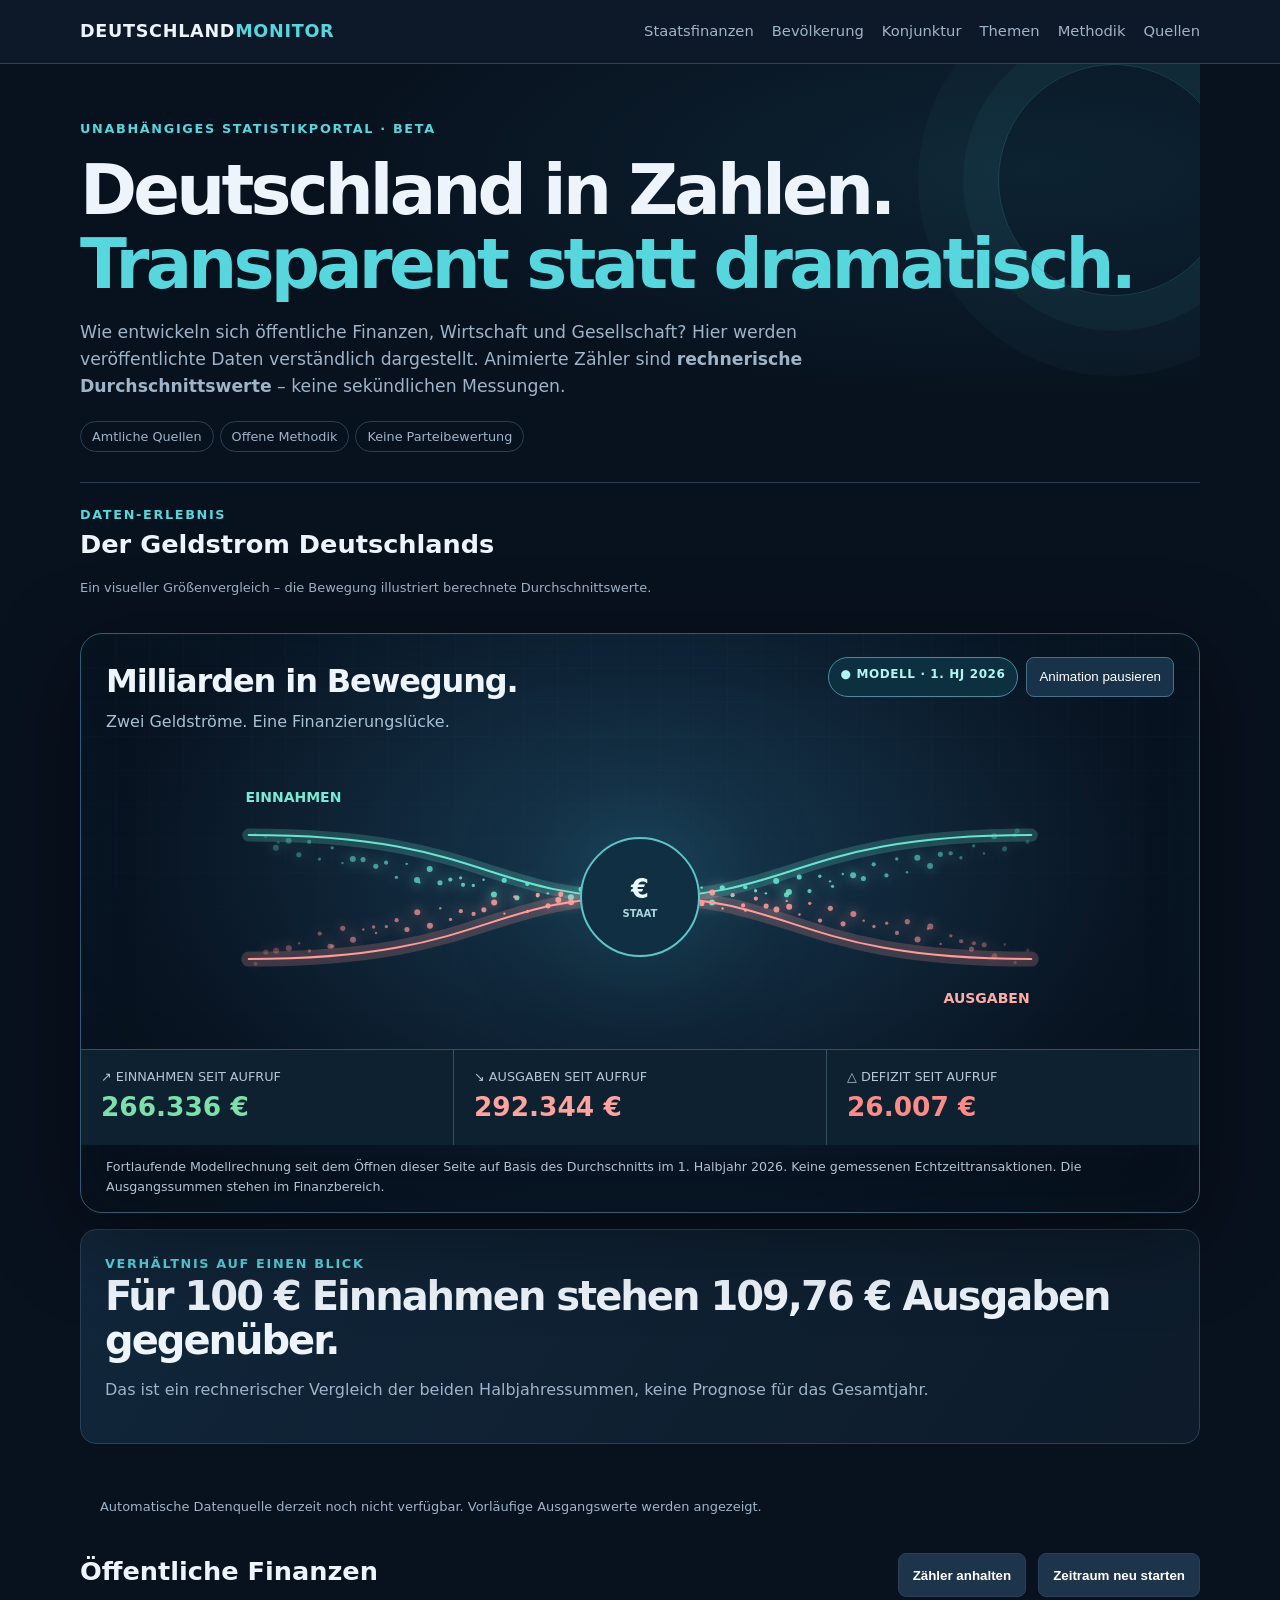
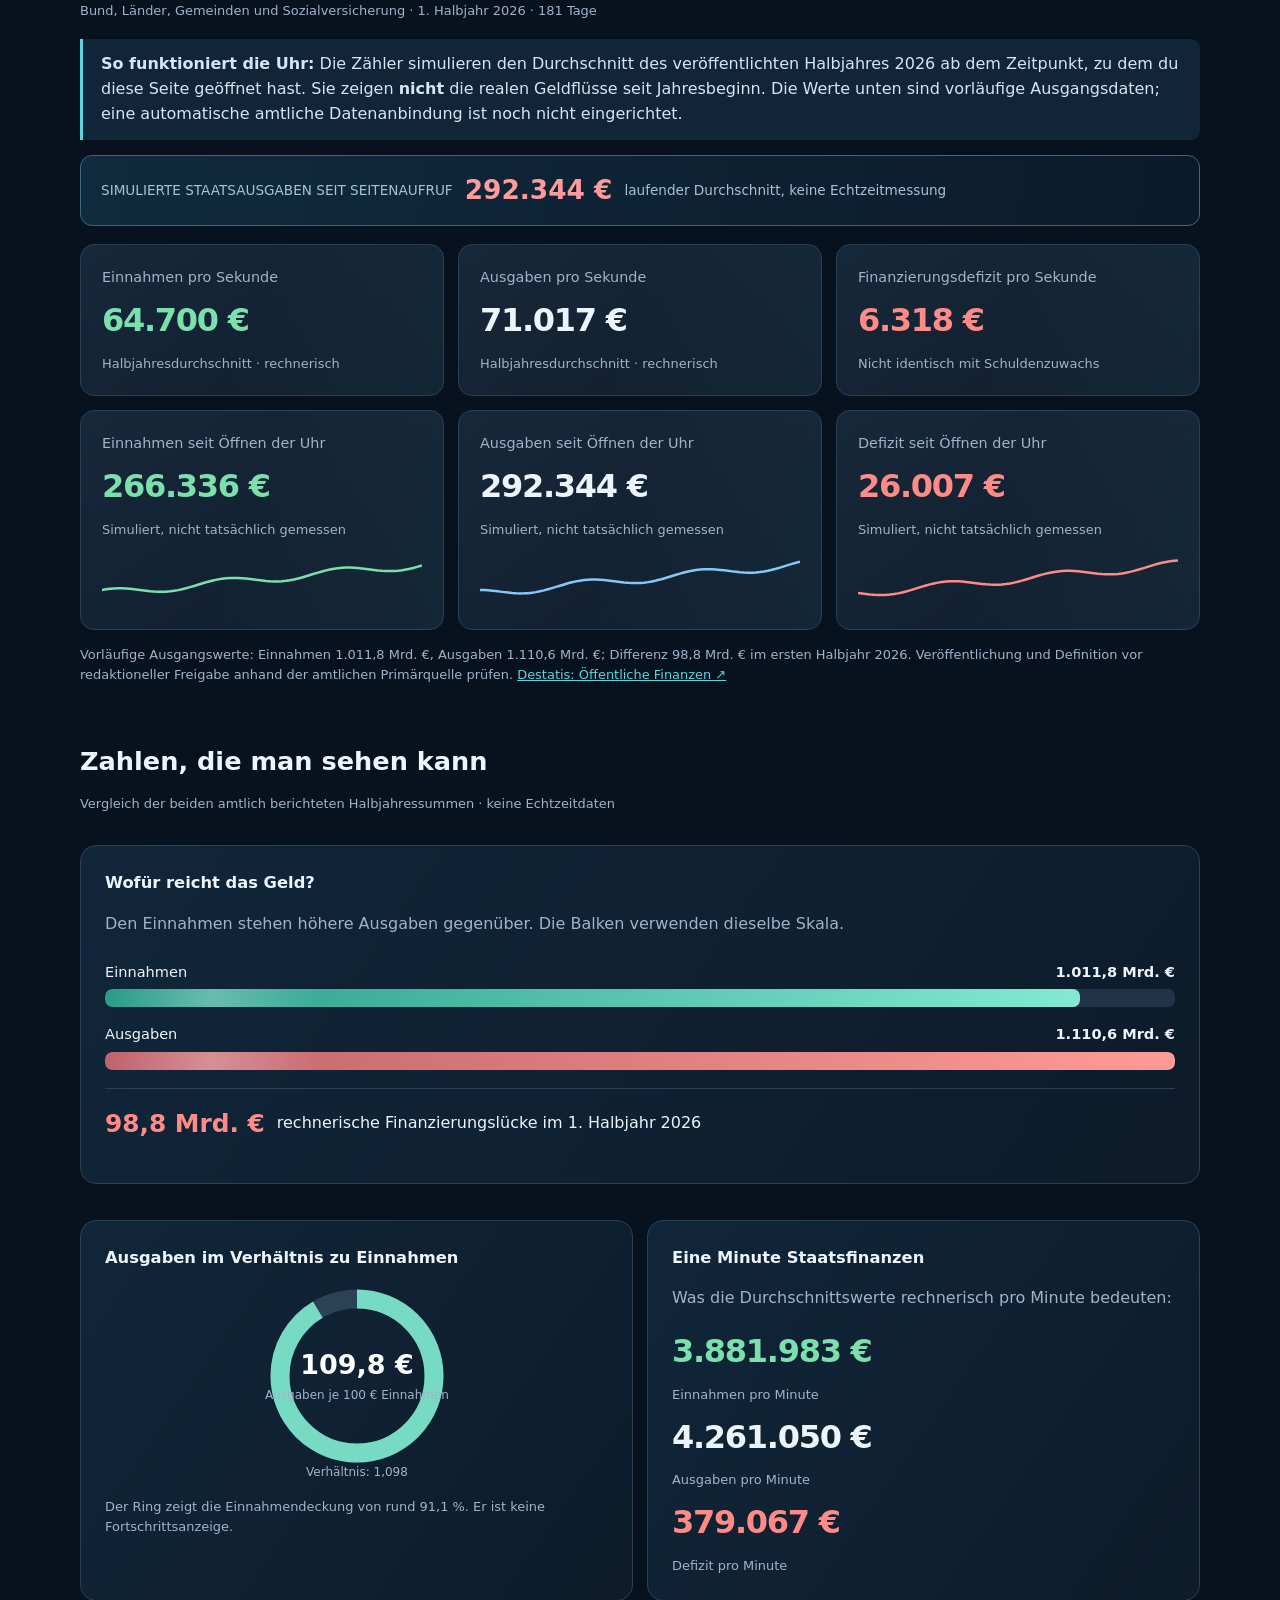
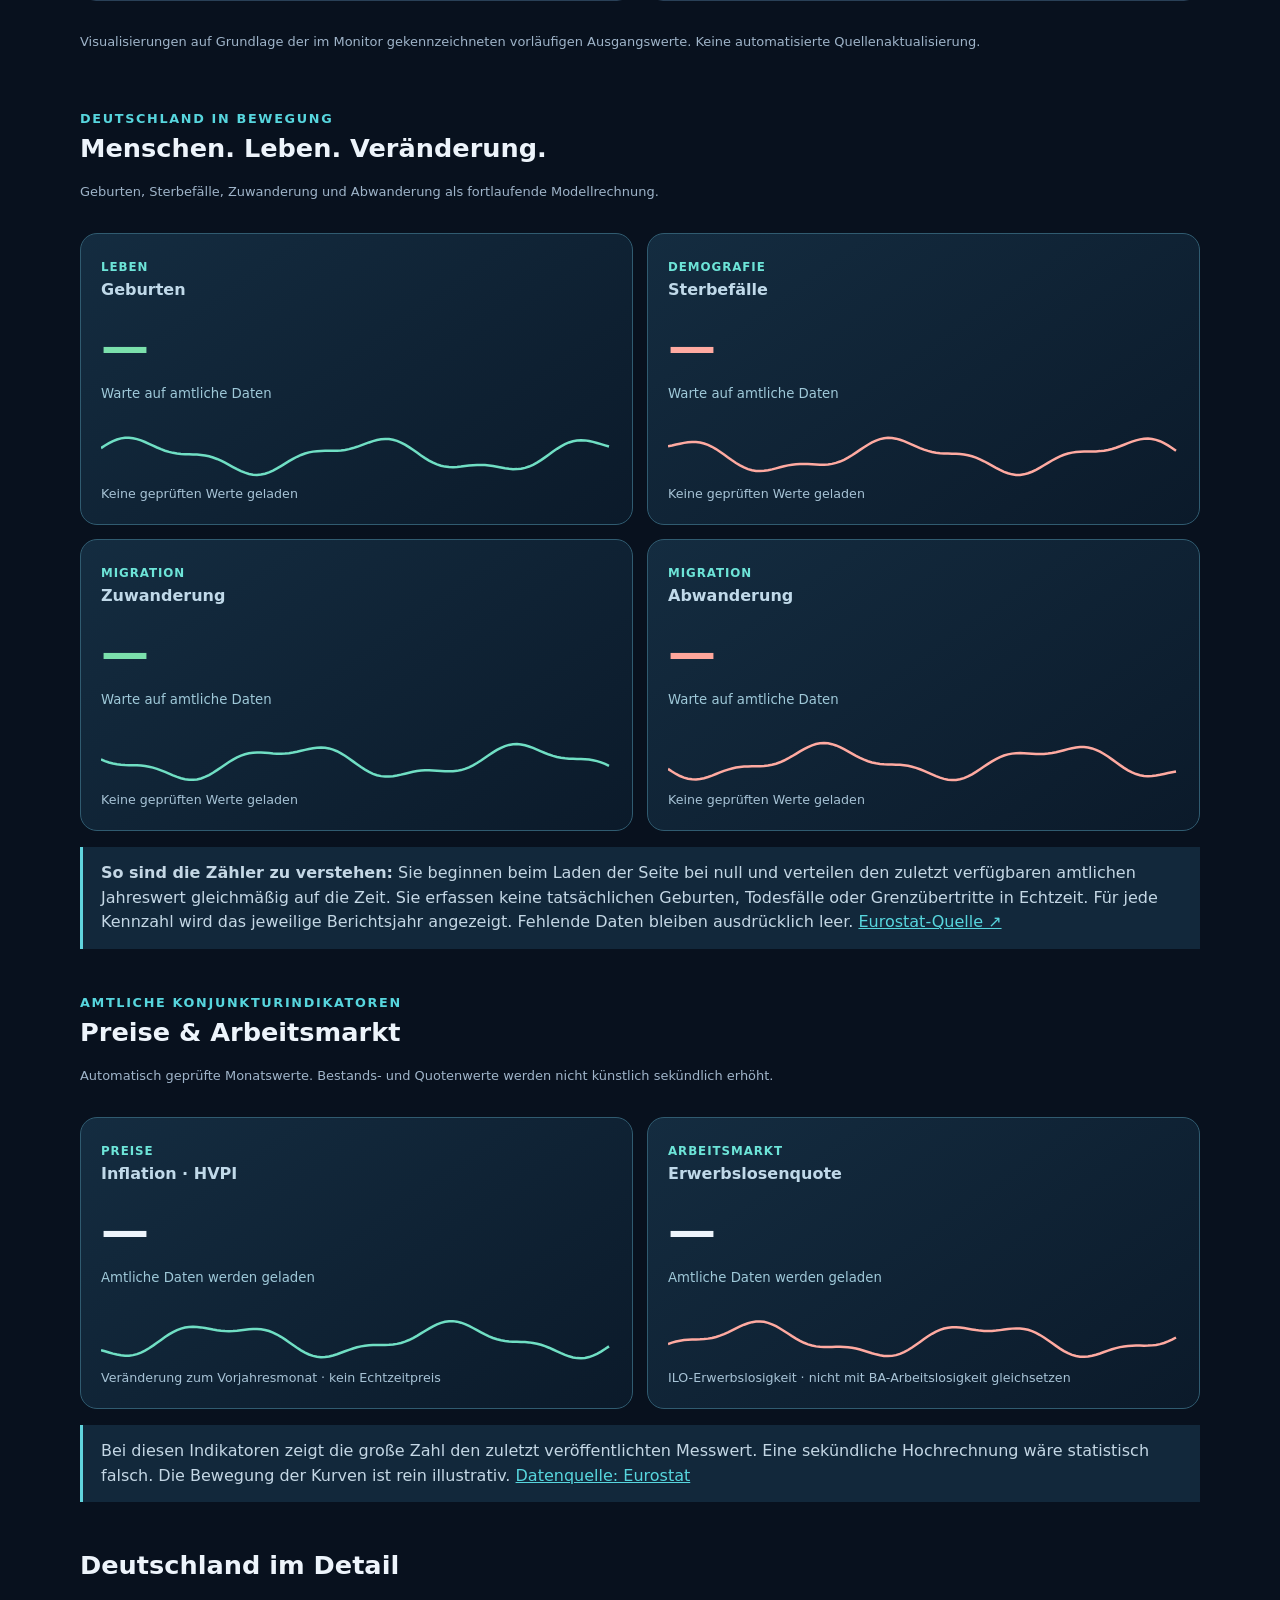
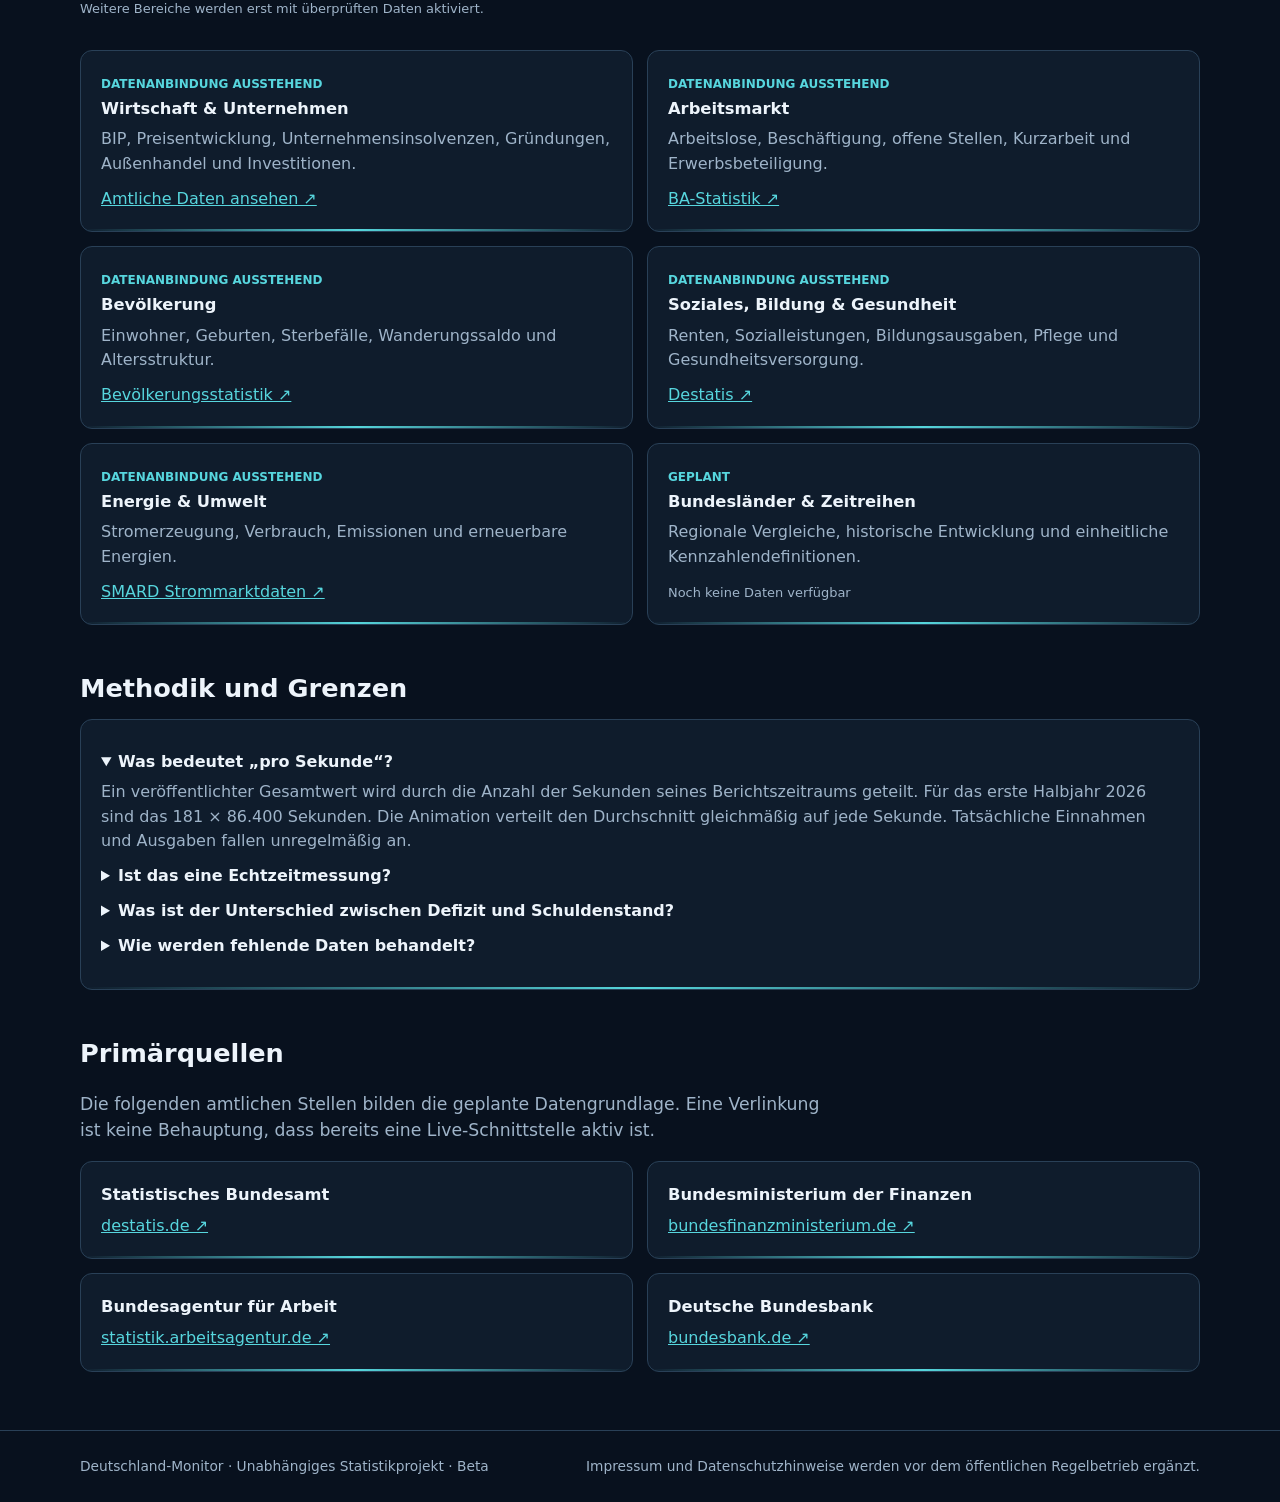
==== commit b706dd43: "Show automatically refreshed inflation and unemployment figures with transparent reporting periods" ====
--- a/deutschland-monitor/index.html
+++ b/deutschland-monitor/index.html
@@ -6,7 +6,7 @@
 :root{color-scheme:dark;--bg:#08111e;--card:#111f31;--line:#294057;--text:#edf4fb;--muted:#9fb4c9;--cyan:#57d6de;--red:#ff8b87;--green:#7be0ac}
 *{box-sizing:border-box}body{margin:0;background:var(--bg);color:var(--text);font:16px/1.55 system-ui,-apple-system,Segoe UI,sans-serif}a{color:var(--cyan)}.wrap{max-width:1160px;margin:auto;padding:0 20px}header{border-bottom:1px solid var(--line);background:#0d1929}header .wrap{display:flex;justify-content:space-between;align-items:center;gap:16px;padding-top:18px;padding-bottom:18px;flex-wrap:wrap}.brand{font-weight:800;letter-spacing:.04em;font-size:1.1rem}.brand span{color:var(--cyan)}nav{display:flex;gap:18px;flex-wrap:wrap}nav a{color:var(--muted);text-decoration:none;font-size:.92rem}nav a:hover{color:white}.hero{padding:55px 0 26px}.eyebrow{font-size:.8rem;color:var(--cyan);letter-spacing:.13em;text-transform:uppercase;font-weight:700}h1{font-size:clamp(2.2rem,6vw,4.3rem);line-height:1.08;margin:14px 0}h2{font-size:1.6rem;margin:0 0 10px}h3{margin:0 0 6px;font-size:1.02rem}.lead{color:var(--muted);max-width:740px;font-size:1.08rem}.tag{display:inline-block;border:1px solid var(--line);border-radius:99px;padding:5px 11px;font-size:.8rem;color:var(--muted);margin:4px 6px 4px 0}.grid{display:grid;grid-template-columns:repeat(3,minmax(0,1fr));gap:14px}.card{background:var(--card);border:1px solid var(--line);border-radius:14px;padding:21px;min-width:0}.label{font-size:.9rem;color:var(--muted)}.number{font-size:clamp(1.35rem,3vw,2rem);font-variant-numeric:tabular-nums;font-weight:750;letter-spacing:-.04em;margin:8px 0;overflow-wrap:anywhere}.red{color:var(--red)}.green{color:var(--green)}.small{font-size:.81rem;color:var(--muted)}section{padding:22px 0}.sectionhead{display:flex;align-items:baseline;justify-content:space-between;gap:12px;flex-wrap:wrap;margin-bottom:18px}.notice{border-left:3px solid var(--cyan);padding:13px 18px;background:#112539;color:#d5e5f2;border-radius:0 9px 9px 0}.details{display:grid;grid-template-columns:repeat(2,minmax(0,1fr));gap:14px}.panel{background:#0f1c2c;border:1px solid var(--line);padding:20px;border-radius:12px}.panel p{color:var(--muted);margin:5px 0 10px}.panel ul{margin:6px 0;padding-left:20px}.panel li{margin:4px 0}.badge{font-size:.75rem;color:var(--cyan);font-weight:650}.controls{display:flex;gap:12px;align-items:center;flex-wrap:wrap}.btn{background:var(--cyan);color:#08202a;border:0;border-radius:8px;padding:10px 14px;font-weight:700;cursor:pointer;min-height:44px}.btn.secondary{background:#1e344b;color:white;border:1px solid var(--line)}footer{border-top:1px solid var(--line);margin-top:36px;padding:25px 0;color:var(--muted);font-size:.86rem}footer .wrap{display:flex;justify-content:space-between;gap:16px;flex-wrap:wrap}details{margin:10px 0}summary{cursor:pointer;font-weight:650}code{color:#a5e8ee}@media(max-width:780px){.grid{grid-template-columns:repeat(2,minmax(0,1fr))}.details{grid-template-columns:1fr}}@media(max-width:480px){.grid{grid-template-columns:1fr}.hero{padding-top:32px}.card{padding:17px}}
 .hero{position:relative;overflow:hidden;border-bottom:1px solid var(--line);background:radial-gradient(ellipse at 85% 25%,#174c604d,transparent 55%)}.hero:after{content:"";position:absolute;right:-30px;top:0;width:230px;height:230px;border:1px solid #3b849355;border-radius:50%;box-shadow:0 0 0 35px #57d6de0b,0 0 0 80px #57d6de08;pointer-events:none}.hero .wrap{position:relative;z-index:1}.hero h1{letter-spacing:-.055em}.card{transition:border-color .2s,transform .2s;background:linear-gradient(145deg,#17283a,#101d2d)}@media(hover:hover){.card:hover{border-color:#438b9a;transform:translateY(-2px)}}.number{font-variant-numeric:tabular-nums}.visual{background:linear-gradient(125deg,#11263a,#0d1b2a);border:1px solid var(--line);border-radius:16px;padding:24px;margin:18px 0}.visual h3{margin:0 0 4px}.bars{display:grid;gap:16px;margin:24px 0 10px}.barlabel{display:flex;justify-content:space-between;gap:12px;font-size:.91rem;margin-bottom:6px}.bartrack{height:18px;border-radius:7px;background:#213346;overflow:hidden}.barfill{height:100%;border-radius:7px;transition:width .8s}.barfill.income{background:linear-gradient(90deg,#279b89,#83ead1)}.barfill.expense{background:linear-gradient(90deg,#bf6269,#ff9b96)}.difference{display:flex;gap:12px;align-items:center;flex-wrap:wrap;padding:16px 0;border-top:1px solid var(--line);margin-top:18px}.difference strong{font-size:1.55rem;color:var(--red)}.vizgrid{display:grid;grid-template-columns:1fr 1fr;gap:14px}.gauge{width:100%;max-width:300px;margin:auto;display:block}.gauge text{font:700 27px system-ui;fill:#fff;text-anchor:middle}.gauge .sub{font-size:12px;font-weight:500;fill:#9fb4c9}.visual p{color:var(--muted)}@media(max-width:700px){.vizgrid{grid-template-columns:1fr}.hero:after{opacity:.3}}@media(prefers-reduced-motion:reduce){.barfill,.card{transition:none}}.spectacle{position:relative;overflow:hidden;border:1px solid #315b72;border-radius:22px;background:radial-gradient(ellipse at 50% 38%,#183a52 0%,#081422 64%,#060e19 100%);margin:22px 0 8px;box-shadow:0 22px 90px #0006,inset 0 0 60px #0d344522}.spectacle:before{content:"";position:absolute;inset:0;background-image:linear-gradient(#6ecbde0b 1px,transparent 1px),linear-gradient(90deg,#6ecbde0b 1px,transparent 1px);background-size:34px 34px;mask-image:linear-gradient(to bottom,#0008,transparent);pointer-events:none}.spectacleTop{position:relative;display:flex;justify-content:space-between;align-items:flex-start;gap:15px;padding:23px 25px 0;flex-wrap:wrap}.spectacleTop h3{font-size:clamp(1.25rem,3vw,2rem);letter-spacing:-.035em;margin:0}.spectacleTop p{color:#a8c2d5;margin:4px 0}.livePill{border:1px solid #4d8b9a;background:#0d3040;color:#b1f6f1;padding:7px 12px;border-radius:99px;font-size:.75rem;font-weight:700;letter-spacing:.05em}.flowCanvas{width:100%;height:310px;display:block;position:relative}.flowLegend{position:relative;display:grid;grid-template-columns:repeat(3,minmax(0,1fr));gap:1px;background:#365063;border-top:1px solid #365063}.flowLegend>div{background:#0e2131;padding:17px 20px}.flowLegend .flowValue{font-size:clamp(1.1rem,2.2vw,1.65rem);font-weight:800;font-variant-numeric:tabular-nums;overflow-wrap:anywhere}.flowLegend .flowName{font-size:.8rem;color:#b5c7d7}.flowNote{padding:12px 25px 16px;color:#b2c3d2;font-size:.79rem}.flowActions{display:flex;gap:8px;flex-wrap:wrap}.flowActions button{border:1px solid #47718b;border-radius:8px;background:#173249;color:white;padding:8px 12px;cursor:pointer;min-height:40px}.flowActions button[aria-pressed=true]{background:#24647a}.dramaticHeadline{font-size:clamp(1.5rem,4vw,2.5rem);font-weight:850;letter-spacing:-.05em;line-height:1.1}.dramaticHeadline em{font-style:normal;color:#ff9a96}@media(max-width:560px){.flowCanvas{height:260px}.flowLegend{grid-template-columns:1fr}.flowLegend>div{padding:10px 16px}.spectacleTop{padding:18px 16px 0}.flowNote{padding:10px 16px 14px}}@media(prefers-reduced-motion:reduce){.spectacle *{animation:none!important}}.card{position:relative;overflow:hidden}.card:after{content:"";position:absolute;inset:0;background:linear-gradient(110deg,transparent 20%,#57d6de10 50%,transparent 80%);background-size:250% 100%;animation:scanline 8s linear infinite;pointer-events:none}@keyframes scanline{from{background-position:200%}to{background-position:-200%}}.spark{width:100%;height:58px;display:block;margin-top:10px}.tickerStrip{display:flex;gap:12px;align-items:center;flex-wrap:wrap;padding:14px 20px;margin:15px 0;border:1px solid #3c667a;background:linear-gradient(100deg,#102b3e,#0b1a2b);border-radius:12px}.tickerStrip strong{font-size:clamp(1.1rem,3vw,1.65rem);font-variant-numeric:tabular-nums;color:#ff9c9b}.tickerStrip span{color:#a7c2d5;font-size:.85rem}.bartrack{position:relative}.bartrack:after{content:"";position:absolute;inset:0;width:20%;background:linear-gradient(90deg,transparent,#ffffff44,transparent);animation:barshine 3s linear infinite}@keyframes barshine{from{transform:translateX(-120%)}to{transform:translateX(650%)}}.panel{position:relative;overflow:hidden}.panel:after{content:"";position:absolute;bottom:0;left:0;width:100%;height:2px;background:linear-gradient(90deg,transparent,#56d6dc,transparent);animation:panelpulse 4s ease-in-out infinite alternate}@keyframes panelpulse{from{opacity:.15;transform:translateX(-25%)}to{opacity:1;transform:translateX(25%)}}@media(prefers-reduced-motion:reduce){.card:after,.bartrack:after,.panel:after{animation:none}}.peopleGrid{display:grid;grid-template-columns:repeat(2,minmax(0,1fr));gap:14px}.peopleCard{background:linear-gradient(145deg,#142c40,#0b1a2a);border:1px solid #305b70;border-radius:17px;padding:20px;overflow:hidden}.peopleCard h3{font-size:1rem;color:#c0d9e9}.peopleCount{font-size:clamp(1.7rem,5vw,3rem);font-weight:850;font-variant-numeric:tabular-nums;letter-spacing:-.05em;overflow-wrap:anywhere}.peopleCard canvas{width:100%;height:80px;display:block}.peopleStatus{font-size:.79rem;color:#a7c3d6}.peopleCard .rate{font-size:.83rem;color:#9fc9d9}.peopleCard a{font-size:.78rem}.peopleLegend{border-left:3px solid #60d4de;background:#12283b;padding:14px 18px;color:#c4d7e5;margin-top:16px}.peopleTag{font-size:.74rem;color:#6de4d8;letter-spacing:.08em;font-weight:750}@media(max-width:640px){.peopleGrid{grid-template-columns:1fr}}</style></head><body>
-<header><div class="wrap"><div class="brand">DEUTSCHLAND<span>MONITOR</span></div><nav aria-label="Hauptnavigation"><a href="#finanzen">Staatsfinanzen</a><a href="#demografie">Bevölkerung</a><a href="#bereiche">Themen</a><a href="#methodik">Methodik</a><a href="#quellen">Quellen</a></nav></div></header>
+<header><div class="wrap"><div class="brand">DEUTSCHLAND<span>MONITOR</span></div><nav aria-label="Hauptnavigation"><a href="#finanzen">Staatsfinanzen</a><a href="#demografie">Bevölkerung</a><a href="#konjunktur">Konjunktur</a><a href="#bereiche">Themen</a><a href="#methodik">Methodik</a><a href="#quellen">Quellen</a></nav></div></header>
 <main class="wrap"><div class="hero"><div class="eyebrow">Unabhängiges Statistikportal · Beta</div><h1>Deutschland in Zahlen.<br><span style="color:var(--cyan)">Transparent statt dramatisch.</span></h1><p class="lead">Wie entwickeln sich öffentliche Finanzen, Wirtschaft und Gesellschaft? Hier werden veröffentlichte Daten verständlich dargestellt. Animierte Zähler sind <strong>rechnerische Durchschnittswerte</strong> – keine sekündlichen Messungen.</p><div><span class="tag">Amtliche Quellen</span><span class="tag">Offene Methodik</span><span class="tag">Keine Parteibewertung</span></div></div>
 <section id="datenstrom" aria-label="Animierte Finanzvisualisierung"><div class="sectionhead"><div><div class="eyebrow">DATEN-ERLEBNIS</div><h2>Der Geldstrom Deutschlands</h2><p class="small">Ein visueller Größenvergleich – die Bewegung illustriert berechnete Durchschnittswerte.</p></div></div><div class="spectacle"><div class="spectacleTop"><div><h3>Milliarden in Bewegung.</h3><p>Zwei Geldströme. Eine Finanzierungslücke.</p></div><div class="flowActions"><span class="livePill">● <span id="flowPeriod">MODELL · 1. HJ 2026</span></span><button id="flowPause" type="button" aria-pressed="false">Animation pausieren</button></div></div><canvas id="moneyFlow" class="flowCanvas" role="img" aria-label="Animierte Gegenüberstellung: Einnahmen 1.011,8 Milliarden Euro, Ausgaben 1.110,6 Milliarden Euro, Differenz 98,8 Milliarden Euro."></canvas><div class="flowLegend"><div><div class="flowName">↗ EINNAHMEN SEIT AUFRUF</div><div class="flowValue green" id="flowIncome">0 €</div></div><div><div class="flowName">↘ AUSGABEN SEIT AUFRUF</div><div class="flowValue" style="color:#ffa39f" id="flowExpense">0 €</div></div><div><div class="flowName">△ DEFIZIT SEIT AUFRUF</div><div class="flowValue red" id="flowGap">0 €</div></div></div><div class="flowNote">Fortlaufende Modellrechnung seit dem Öffnen dieser Seite auf Basis des Durchschnitts im 1. Halbjahr 2026. Keine gemessenen Echtzeittransaktionen. Die Ausgangssummen stehen im Finanzbereich.</div></div><div class="visual" style="margin-top:16px"><div class="eyebrow">VERHÄLTNIS AUF EINEN BLICK</div><div class="dramaticHeadline"><span id="ratioHeadline">Für 100 € Einnahmen stehen 109,76 € Ausgaben gegenüber.</span></div><p>Das ist ein rechnerischer Vergleich der beiden Halbjahressummen, keine Prognose für das Gesamtjahr.</p></div></section><div class="wrap"><p class="small" id="dataStatus" role="status">Automatische Datenquelle wird geprüft …</p></div><section id="finanzen"><div class="sectionhead"><div><h2>Öffentliche Finanzen</h2><div class="small"><span id="sourcePeriod">Bund, Länder, Gemeinden und Sozialversicherung · 1. Halbjahr 2026 · 181 Tage</span></div></div><div class="controls"><button class="btn secondary" id="toggle" type="button" aria-pressed="false">Zähler anhalten</button><button class="btn secondary" id="reset" type="button">Zeitraum neu starten</button></div></div>
 <div class="notice"><strong>So funktioniert die Uhr:</strong> Die Zähler simulieren den Durchschnitt des veröffentlichten Halbjahres 2026 ab dem Zeitpunkt, zu dem du diese Seite geöffnet hast. Sie zeigen <strong>nicht</strong> die realen Geldflüsse seit Jahresbeginn. Die Werte unten sind vorläufige Ausgangsdaten; eine automatische amtliche Datenanbindung ist noch nicht eingerichtet.</div>
@@ -18,7 +18,7 @@
 <article class="card"><div class="label">Ausgaben seit Öffnen der Uhr</div><div class="number" id="expenseLive">–</div><div class="small">Simuliert, nicht tatsächlich gemessen</div><canvas class="spark" data-spark aria-hidden="true"></canvas></article>
 <article class="card"><div class="label">Defizit seit Öffnen der Uhr</div><div class="number red" id="deficitLive">–</div><div class="small">Simuliert, nicht tatsächlich gemessen</div><canvas class="spark" data-spark aria-hidden="true"></canvas></article>
 </div><p class="small" style="margin-top:15px"><span id="sourceNote">Vorläufige Ausgangswerte: Einnahmen 1.011,8 Mrd. €, Ausgaben 1.110,6 Mrd. €; Differenz 98,8 Mrd. € im ersten Halbjahr 2026. Veröffentlichung und Definition vor redaktioneller Freigabe anhand der amtlichen Primärquelle prüfen.</span> <a href="https://www.destatis.de/DE/Themen/Staat/Oeffentliche-Finanzen/_inhalt.html" target="_blank" rel="noopener noreferrer">Destatis: Öffentliche Finanzen ↗</a></p></section>
-<section aria-label="Finanzdaten visualisiert"><div class="sectionhead"><div><h2>Zahlen, die man sehen kann</h2><p class="small">Vergleich der beiden amtlich berichteten Halbjahressummen · keine Echtzeitdaten</p></div></div><div class="visual"><h3>Wofür reicht das Geld?</h3><p>Den Einnahmen stehen höhere Ausgaben gegenüber. Die Balken verwenden dieselbe Skala.</p><div class="bars"><div><div class="barlabel"><span>Einnahmen</span><strong id="barIncome">1.011,8 Mrd. €</strong></div><div class="bartrack"><div class="barfill income" style="width:91.1%"></div></div></div><div><div class="barlabel"><span>Ausgaben</span><strong id="barExpense">1.110,6 Mrd. €</strong></div><div class="bartrack"><div class="barfill expense" style="width:100%"></div></div></div></div><div class="difference"><strong id="animatedGap">98,8 Mrd. €</strong><span>rechnerische Finanzierungslücke im 1. Halbjahr 2026</span></div></div><div class="vizgrid"><div class="visual"><h3>Ausgaben im Verhältnis zu Einnahmen</h3><svg class="gauge" viewBox="0 0 300 210" role="img" aria-label="Auf 100 Euro Einnahmen entfallen rund 109,77 Euro Ausgaben"><circle cx="150" cy="102" r="77" stroke="#2b4156" stroke-width="19" fill="none"/><circle cx="150" cy="102" r="77" stroke="#77dbc4" stroke-width="19" fill="none" stroke-dasharray="442 484" transform="rotate(-90 150 102)"/><text x="150" y="100">109,8 €</text><text class="sub" x="150" y="125">Ausgaben je 100 € Einnahmen</text><text class="sub" x="150" y="202">Verhältnis: 1,098</text></svg><p class="small">Der Ring zeigt die Einnahmendeckung von rund 91,1 %. Er ist keine Fortschrittsanzeige.</p></div><div class="visual"><h3>Eine Minute Staatsfinanzen</h3><p>Was die Durchschnittswerte rechnerisch pro Minute bedeuten:</p><div class="number green" id="minuteIncome">–</div><div class="small">Einnahmen pro Minute</div><div class="number" id="minuteExpense">–</div><div class="small">Ausgaben pro Minute</div><div class="number red" id="minuteGap">–</div><div class="small">Defizit pro Minute</div></div></div><p class="small">Visualisierungen auf Grundlage der im Monitor gekennzeichneten vorläufigen Ausgangswerte. Keine automatisierte Quellenaktualisierung.</p></section><section id="demografie"><div class="sectionhead"><div><div class="eyebrow">DEUTSCHLAND IN BEWEGUNG</div><h2>Menschen. Leben. Veränderung.</h2><p class="small">Geburten, Sterbefälle, Zuwanderung und Abwanderung als fortlaufende Modellrechnung.</p></div></div><div class="peopleGrid"><article class="peopleCard"><span class="peopleTag">LEBEN</span><h3>Geburten</h3><div class="peopleCount green" id="pBirths">—</div><div class="rate" id="rBirths">Warte auf amtliche Daten</div><canvas data-popchart="births" aria-hidden="true"></canvas><div class="peopleStatus" id="sBirths">Keine geprüften Werte geladen</div></article><article class="peopleCard"><span class="peopleTag">DEMOGRAFIE</span><h3>Sterbefälle</h3><div class="peopleCount" style="color:#ffaaa1" id="pDeaths">—</div><div class="rate" id="rDeaths">Warte auf amtliche Daten</div><canvas data-popchart="deaths" aria-hidden="true"></canvas><div class="peopleStatus" id="sDeaths">Keine geprüften Werte geladen</div></article><article class="peopleCard"><span class="peopleTag">MIGRATION</span><h3>Zuwanderung</h3><div class="peopleCount green" id="pImmigration">—</div><div class="rate" id="rImmigration">Warte auf amtliche Daten</div><canvas data-popchart="immigration" aria-hidden="true"></canvas><div class="peopleStatus" id="sImmigration">Keine geprüften Werte geladen</div></article><article class="peopleCard"><span class="peopleTag">MIGRATION</span><h3>Abwanderung</h3><div class="peopleCount" style="color:#ffa69b" id="pEmigration">—</div><div class="rate" id="rEmigration">Warte auf amtliche Daten</div><canvas data-popchart="emigration" aria-hidden="true"></canvas><div class="peopleStatus" id="sEmigration">Keine geprüften Werte geladen</div></article></div><div class="peopleLegend"><strong>So sind die Zähler zu verstehen:</strong> Sie beginnen beim Laden der Seite bei null und verteilen den zuletzt verfügbaren amtlichen Jahreswert gleichmäßig auf die Zeit. Sie erfassen keine tatsächlichen Geburten, Todesfälle oder Grenzübertritte in Echtzeit. Für jede Kennzahl wird das jeweilige Berichtsjahr angezeigt. Fehlende Daten bleiben ausdrücklich leer. <a href="https://ec.europa.eu/eurostat/databrowser/view/demo_gind/default/table?lang=en" target="_blank" rel="noopener noreferrer">Eurostat-Quelle ↗</a></div></section><section id="bereiche"><div class="sectionhead"><div><h2>Deutschland im Detail</h2><p class="small">Weitere Bereiche werden erst mit überprüften Daten aktiviert.</p></div></div><div class="details">
+<section aria-label="Finanzdaten visualisiert"><div class="sectionhead"><div><h2>Zahlen, die man sehen kann</h2><p class="small">Vergleich der beiden amtlich berichteten Halbjahressummen · keine Echtzeitdaten</p></div></div><div class="visual"><h3>Wofür reicht das Geld?</h3><p>Den Einnahmen stehen höhere Ausgaben gegenüber. Die Balken verwenden dieselbe Skala.</p><div class="bars"><div><div class="barlabel"><span>Einnahmen</span><strong id="barIncome">1.011,8 Mrd. €</strong></div><div class="bartrack"><div class="barfill income" style="width:91.1%"></div></div></div><div><div class="barlabel"><span>Ausgaben</span><strong id="barExpense">1.110,6 Mrd. €</strong></div><div class="bartrack"><div class="barfill expense" style="width:100%"></div></div></div></div><div class="difference"><strong id="animatedGap">98,8 Mrd. €</strong><span>rechnerische Finanzierungslücke im 1. Halbjahr 2026</span></div></div><div class="vizgrid"><div class="visual"><h3>Ausgaben im Verhältnis zu Einnahmen</h3><svg class="gauge" viewBox="0 0 300 210" role="img" aria-label="Auf 100 Euro Einnahmen entfallen rund 109,77 Euro Ausgaben"><circle cx="150" cy="102" r="77" stroke="#2b4156" stroke-width="19" fill="none"/><circle cx="150" cy="102" r="77" stroke="#77dbc4" stroke-width="19" fill="none" stroke-dasharray="442 484" transform="rotate(-90 150 102)"/><text x="150" y="100">109,8 €</text><text class="sub" x="150" y="125">Ausgaben je 100 € Einnahmen</text><text class="sub" x="150" y="202">Verhältnis: 1,098</text></svg><p class="small">Der Ring zeigt die Einnahmendeckung von rund 91,1 %. Er ist keine Fortschrittsanzeige.</p></div><div class="visual"><h3>Eine Minute Staatsfinanzen</h3><p>Was die Durchschnittswerte rechnerisch pro Minute bedeuten:</p><div class="number green" id="minuteIncome">–</div><div class="small">Einnahmen pro Minute</div><div class="number" id="minuteExpense">–</div><div class="small">Ausgaben pro Minute</div><div class="number red" id="minuteGap">–</div><div class="small">Defizit pro Minute</div></div></div><p class="small">Visualisierungen auf Grundlage der im Monitor gekennzeichneten vorläufigen Ausgangswerte. Keine automatisierte Quellenaktualisierung.</p></section><section id="demografie"><div class="sectionhead"><div><div class="eyebrow">DEUTSCHLAND IN BEWEGUNG</div><h2>Menschen. Leben. Veränderung.</h2><p class="small">Geburten, Sterbefälle, Zuwanderung und Abwanderung als fortlaufende Modellrechnung.</p></div></div><div class="peopleGrid"><article class="peopleCard"><span class="peopleTag">LEBEN</span><h3>Geburten</h3><div class="peopleCount green" id="pBirths">—</div><div class="rate" id="rBirths">Warte auf amtliche Daten</div><canvas data-popchart="births" aria-hidden="true"></canvas><div class="peopleStatus" id="sBirths">Keine geprüften Werte geladen</div></article><article class="peopleCard"><span class="peopleTag">DEMOGRAFIE</span><h3>Sterbefälle</h3><div class="peopleCount" style="color:#ffaaa1" id="pDeaths">—</div><div class="rate" id="rDeaths">Warte auf amtliche Daten</div><canvas data-popchart="deaths" aria-hidden="true"></canvas><div class="peopleStatus" id="sDeaths">Keine geprüften Werte geladen</div></article><article class="peopleCard"><span class="peopleTag">MIGRATION</span><h3>Zuwanderung</h3><div class="peopleCount green" id="pImmigration">—</div><div class="rate" id="rImmigration">Warte auf amtliche Daten</div><canvas data-popchart="immigration" aria-hidden="true"></canvas><div class="peopleStatus" id="sImmigration">Keine geprüften Werte geladen</div></article><article class="peopleCard"><span class="peopleTag">MIGRATION</span><h3>Abwanderung</h3><div class="peopleCount" style="color:#ffa69b" id="pEmigration">—</div><div class="rate" id="rEmigration">Warte auf amtliche Daten</div><canvas data-popchart="emigration" aria-hidden="true"></canvas><div class="peopleStatus" id="sEmigration">Keine geprüften Werte geladen</div></article></div><div class="peopleLegend"><strong>So sind die Zähler zu verstehen:</strong> Sie beginnen beim Laden der Seite bei null und verteilen den zuletzt verfügbaren amtlichen Jahreswert gleichmäßig auf die Zeit. Sie erfassen keine tatsächlichen Geburten, Todesfälle oder Grenzübertritte in Echtzeit. Für jede Kennzahl wird das jeweilige Berichtsjahr angezeigt. Fehlende Daten bleiben ausdrücklich leer. <a href="https://ec.europa.eu/eurostat/databrowser/view/demo_gind/default/table?lang=en" target="_blank" rel="noopener noreferrer">Eurostat-Quelle ↗</a></div></section><section id="konjunktur"><div class="sectionhead"><div><div class="eyebrow">AMTLICHE KONJUNKTURINDIKATOREN</div><h2>Preise &amp; Arbeitsmarkt</h2><p class="small">Automatisch geprüfte Monatswerte. Bestands- und Quotenwerte werden nicht künstlich sekündlich erhöht.</p></div></div><div class="peopleGrid"><article class="peopleCard"><span class="peopleTag">PREISE</span><h3>Inflation · HVPI</h3><div class="peopleCount" id="inflationNow">—</div><div class="rate" id="inflationDate">Amtliche Daten werden geladen</div><canvas data-popchart="inflation" aria-hidden="true"></canvas><div class="peopleStatus">Veränderung zum Vorjahresmonat · kein Echtzeitpreis</div></article><article class="peopleCard"><span class="peopleTag">ARBEITSMARKT</span><h3>Erwerbslosenquote</h3><div class="peopleCount" id="unemploymentNow">—</div><div class="rate" id="unemploymentDate">Amtliche Daten werden geladen</div><canvas data-popchart="unemployment" aria-hidden="true"></canvas><div class="peopleStatus">ILO-Erwerbslosigkeit · nicht mit BA-Arbeitslosigkeit gleichsetzen</div></article></div><div class="peopleLegend">Bei diesen Indikatoren zeigt die große Zahl den zuletzt veröffentlichten Messwert. Eine sekündliche Hochrechnung wäre statistisch falsch. Die Bewegung der Kurven ist rein illustrativ. <a href="https://ec.europa.eu/eurostat/" target="_blank" rel="noopener noreferrer">Datenquelle: Eurostat</a></div></section><section id="bereiche"><div class="sectionhead"><div><h2>Deutschland im Detail</h2><p class="small">Weitere Bereiche werden erst mit überprüften Daten aktiviert.</p></div></div><div class="details">
 <div class="panel"><span class="badge">DATENANBINDUNG AUSSTEHEND</span><h3>Wirtschaft & Unternehmen</h3><p>BIP, Preisentwicklung, Unternehmensinsolvenzen, Gründungen, Außenhandel und Investitionen.</p><a href="https://www.destatis.de/DE/Themen/Wirtschaft/_inhalt.html" target="_blank" rel="noopener noreferrer">Amtliche Daten ansehen ↗</a></div>
 <div class="panel"><span class="badge">DATENANBINDUNG AUSSTEHEND</span><h3>Arbeitsmarkt</h3><p>Arbeitslose, Beschäftigung, offene Stellen, Kurzarbeit und Erwerbsbeteiligung.</p><a href="https://statistik.arbeitsagentur.de/" target="_blank" rel="noopener noreferrer">BA-Statistik ↗</a></div>
 <div class="panel"><span class="badge">DATENANBINDUNG AUSSTEHEND</span><h3>Bevölkerung</h3><p>Einwohner, Geburten, Sterbefälle, Wanderungssaldo und Altersstruktur.</p><a href="https://www.destatis.de/DE/Themen/Gesellschaft-Umwelt/Bevoelkerung/_inhalt.html" target="_blank" rel="noopener noreferrer">Bevölkerungsstatistik ↗</a></div>
@@ -38,4 +38,4 @@
 (()=>{let d=181*86400,inc=1011.8e9/d,exp=1110.6e9/d,def=exp-inc;const eur=v=>new Intl.NumberFormat('de-DE',{style:'currency',currency:'EUR',maximumFractionDigits:0}).format(v);const ids={incomeRate:inc,expenseRate:exp,deficitRate:def};document.getElementById('minuteIncome').textContent=eur(inc*60);document.getElementById('minuteExpense').textContent=eur(exp*60);document.getElementById('minuteGap').textContent=eur(def*60);function updateRates(){Object.entries({incomeRate:inc,expenseRate:exp,deficitRate:def}).forEach(([id,v])=>document.getElementById(id).textContent=eur(v));document.getElementById('minuteIncome').textContent=eur(inc*60);document.getElementById('minuteExpense').textContent=eur(exp*60);document.getElementById('minuteGap').textContent=eur(def*60)}updateRates();let elapsed=0,last=performance.now(),running=true;const toggle=document.getElementById('toggle');function tick(now){if(running)elapsed+=Math.max(0,Math.min(1,(now-last)/1000));last=now;document.getElementById('incomeLive').textContent=eur(inc*elapsed);document.getElementById('expenseLive').textContent=eur(exp*elapsed);document.getElementById('deficitLive').textContent=eur(def*elapsed);document.getElementById('giantTicker').textContent=eur(exp*elapsed);document.getElementById('flowIncome').textContent=eur(inc*elapsed);document.getElementById('flowExpense').textContent=eur(exp*elapsed);document.getElementById('flowGap').textContent=eur(def*elapsed);requestAnimationFrame(tick)}toggle.addEventListener('click',()=>{running=!running;toggle.textContent=running?'Zähler anhalten':'Zähler fortsetzen';toggle.setAttribute('aria-pressed',String(!running))});document.getElementById('reset').addEventListener('click',()=>{elapsed=0});requestAnimationFrame(tick);fetch('./data.json?cache='+Date.now(),{cache:'no-store'}).then(r=>{if(!r.ok)throw Error('no data');return r.json()}).then(v=>{if(v.dataset!=='gov_10a_main'||v.sector!=='S13'||v.periodType!=='annual'||!/^20\\d{2}$/.test(v.period)||!Number.isFinite(v.income)||!Number.isFinite(v.expense)||v.income<5e11||v.expense<5e11)throw Error('invalid');const year=Number(v.period);d=((year%4===0&&(year%100!==0||year%400===0))?366:365)*86400;inc=v.income/d;exp=v.expense/d;def=exp-inc;elapsed=0;updateRates();const euroBn=n=>new Intl.NumberFormat('de-DE',{maximumFractionDigits:1,minimumFractionDigits:1}).format(n/1e9)+' Mrd. €';document.getElementById('sourcePeriod').textContent='Gesamtstaat · Eurostat · Jahr '+v.period;document.getElementById('sourceNote').textContent='Automatisch abgerufene Eurostat-Jahreswerte ('+v.period+'). Einnahmen '+euroBn(v.income)+', Ausgaben '+euroBn(v.expense)+'. Modell: Jahresbetrag / Sekunden des Kalenderjahres. Quelle: Eurostat gov_10a_main, S13.';document.getElementById('flowIncome').textContent='0 €';document.getElementById('flowExpense').textContent='0 €';document.getElementById('flowGap').textContent='0 €';document.getElementById('flowPeriod').textContent='MODELL · '+v.period;document.getElementById('barIncome').textContent=euroBn(v.income);document.getElementById('barExpense').textContent=euroBn(v.expense);document.getElementById('animatedGap').textContent=euroBn(v.expense-v.income);document.querySelector('.barfill.income').style.width=(Math.min(v.income,v.expense)/Math.max(v.income,v.expense)*100)+'%';document.querySelector('.barfill.expense').style.width=(v.expense/Math.max(v.income,v.expense)*100)+'%';document.getElementById('ratioHeadline').textContent='Für 100 € Einnahmen stehen '+new Intl.NumberFormat('de-DE',{minimumFractionDigits:2,maximumFractionDigits:2}).format(100*v.expense/v.income)+' € Ausgaben gegenüber.';document.getElementById('dataStatus').textContent='Automatischer Datenstand: '+v.period+' · zuletzt geprüft '+(v.checkedAt||'nicht angegeben');}).catch(()=>{document.getElementById('dataStatus').textContent='Automatische Datenquelle derzeit noch nicht verfügbar. Vorläufige Ausgangswerte werden angezeigt.'});})();
 </script><script>
 (()=>{const canvas=document.getElementById('moneyFlow');if(!canvas)return;const ctx=canvas.getContext('2d');if(!ctx)return;const btn=document.getElementById('flowPause');const reduced=window.matchMedia&&window.matchMedia('(prefers-reduced-motion: reduce)').matches;let active=!reduced,frame=0,raf=0,w=900,h=310;const dots=Array.from({length:160},(_,i)=>({phase:(i*0.61803398875)%1,lane:i%2,offset:Math.sin(i*17.11)*.9,size:1.2+(i%5)*.45}));function resize(){const rect=canvas.getBoundingClientRect();w=Math.max(280,rect.width);h=Math.max(200,rect.height);const ratio=Math.min(window.devicePixelRatio||1,2);canvas.width=Math.round(w*ratio);canvas.height=Math.round(h*ratio);ctx.setTransform(ratio,0,0,ratio,0,0)}function paint(){ctx.clearRect(0,0,w,h);const cy=h*.51;const left=w*.15,right=w*.85;const grad=ctx.createRadialGradient(w*.5,cy,2,w*.5,cy,Math.min(w*.35,h*.6));grad.addColorStop(0,'#2f91a02b');grad.addColorStop(1,'#00000000');ctx.fillStyle=grad;ctx.fillRect(0,0,w,h);ctx.lineCap='round';for(let lane=0;lane<2;lane++){const col=lane===0?'#68e5d0':'#ff9b9b';const y=cy+(lane===0?-1:1)*h*.20;ctx.beginPath();ctx.moveTo(left,y);ctx.bezierCurveTo(w*.36,y,w*.36,cy,w*.5,cy);ctx.bezierCurveTo(w*.64,cy,w*.64,y,right,y);ctx.strokeStyle=lane===0?'#6ae4ce35':'#ff9d9b35';ctx.lineWidth=lane===0?13:15;ctx.stroke();ctx.lineWidth=2;ctx.strokeStyle=col;ctx.stroke();for(const dot of dots){if(dot.lane!==lane)continue;const t=(dot.phase+frame*(lane===0?.0009:.001))%1;const u=lane===0?t:1-t;const x=left+(right-left)*u;const bump=Math.sin(Math.PI*u);const yy=y+(cy-y)*bump+dot.offset*9;ctx.globalAlpha=.2+.8*Math.sin(Math.PI*t);ctx.beginPath();ctx.arc(x,yy,dot.size,0,Math.PI*2);ctx.fillStyle=col;ctx.shadowColor=col;ctx.shadowBlur=12;ctx.fill();ctx.shadowBlur=0;}ctx.globalAlpha=1}const radius=Math.min(47,h*.16);ctx.beginPath();ctx.arc(w*.5,cy,radius+12,0,Math.PI*2);ctx.fillStyle='#102f42';ctx.fill();ctx.strokeStyle='#5ac6c8';ctx.lineWidth=2;ctx.stroke();ctx.fillStyle='#eaf9ff';ctx.textAlign='center';ctx.textBaseline='middle';ctx.font='800 '+Math.max(16,radius*.55)+'px system-ui';ctx.fillText('€',w*.5,cy-6);ctx.font='600 10px system-ui';ctx.fillStyle='#a9d6df';ctx.fillText('STAAT',w*.5,cy+17);ctx.font='700 '+(w<500?11:14)+'px system-ui';ctx.fillStyle='#77ebd3';ctx.fillText('EINNAHMEN',w*.19,cy-h*.32);ctx.fillStyle='#ffaca7';ctx.fillText('AUSGABEN',w*.81,cy+h*.33)}function loop(){if(!active)return;frame++;paint();raf=requestAnimationFrame(loop)}function sync(){btn.textContent=active?'Animation pausieren':'Animation starten';btn.setAttribute('aria-pressed',String(!active))}btn.addEventListener('click',()=>{active=!active;cancelAnimationFrame(raf);sync();if(active)loop()});window.addEventListener('resize',()=>{resize();if(!active)paint()},{passive:true});document.addEventListener('visibilitychange',()=>{if(document.hidden){cancelAnimationFrame(raf)}else if(active){loop()}});resize();sync();paint();if(active)loop()})();
-</script><script>(()=>{const cs=[...document.querySelectorAll('canvas[data-spark]')];if(!cs.length)return;const reduce=matchMedia('(prefers-reduced-motion: reduce)').matches;let raf=0;function draw(t){cs.forEach((c,i)=>{const r=c.getBoundingClientRect();if(!r.width)return;const d=Math.min(devicePixelRatio||1,2);c.width=Math.round(r.width*d);c.height=Math.round(r.height*d);const g=c.getContext('2d');g.setTransform(d,0,0,d,0,0);g.beginPath();for(let x=0;x<=r.width;x+=4){const y=r.height*.75-x/r.width*r.height*.5+Math.sin(x*.055+(reduce?0:t*.001)+i)*4;if(x===0)g.moveTo(x,y);else g.lineTo(x,y)}g.strokeStyle=['#7be0ac','#86c7fa','#ff8b87'][i%3];g.lineWidth=2.5;g.stroke()});if(!reduce)raf=requestAnimationFrame(draw)}draw(0);document.addEventListener('visibilitychange',()=>{if(document.hidden)cancelAnimationFrame(raf);else if(!reduce)requestAnimationFrame(draw)})})();</script><script>(()=>{const names={births:'Births',deaths:'Deaths',immigration:'Immigration',emigration:'Emigration'};const loaded={};const nf=new Intl.NumberFormat('de-DE',{maximumFractionDigits:2});const sec=year=>((year%4===0&&(year%100!==0||year%400===0))?366:365)*86400;let start=performance.now();function render(now){const t=Math.max(0,(now-start)/1000);for(const [key,name] of Object.entries(names)){const x=loaded[key];if(!x)continue;document.getElementById('p'+name).textContent=nf.format(x.value*t/sec(Number(x.year)));}requestAnimationFrame(render)}requestAnimationFrame(render);fetch('./demography.json?ts='+Date.now(),{cache:'no-store'}).then(r=>{if(!r.ok)throw Error('No verified dataset');return r.json()}).then(data=>{if(data.dataset!=='demo_gind'||data.geo!=='DE')throw Error('Invalid dataset');let found=0;for(const [key,name] of Object.entries(names)){const x=data.metrics?.[key];if(!x||!Number.isFinite(x.value)||x.value<0||!/^20\\d{2}$/.test(String(x.year)))continue;loaded[key]=x;found++;document.getElementById('r'+name).textContent=nf.format(x.value)+' im Jahr '+x.year+' · Ø '+nf.format(x.value/365.25)+' pro Tag';document.getElementById('s'+name).textContent='Quelle: Eurostat · Berichtsjahr '+x.year+' · simuliert seit Seitenaufruf';}if(found)start=performance.now()}).catch(()=>{});const cvs=[...document.querySelectorAll('[data-popchart]')];const reduced=matchMedia('(prefers-reduced-motion: reduce)').matches;let frame=0;function waves(){cvs.forEach((c,i)=>{const r=c.getBoundingClientRect();if(!r.width)return;const d=Math.min(devicePixelRatio||1,2);c.width=Math.round(r.width*d);c.height=Math.round(r.height*d);const g=c.getContext('2d');g.setTransform(d,0,0,d,0,0);g.beginPath();for(let x=0;x<r.width;x+=4){const y=r.height*.65-Math.sin(x*.027+(reduced?0:frame*.015)+i)*14-Math.sin(x*.07-i)*5;if(x===0)g.moveTo(x,y);else g.lineTo(x,y)}g.strokeStyle=i%2?'#ffaaa1':'#70dfc4';g.lineWidth=2.5;g.stroke()});frame++;if(!reduced)requestAnimationFrame(waves)}waves()})();</script></body></html>+</script><script>(()=>{const cs=[...document.querySelectorAll('canvas[data-spark]')];if(!cs.length)return;const reduce=matchMedia('(prefers-reduced-motion: reduce)').matches;let raf=0;function draw(t){cs.forEach((c,i)=>{const r=c.getBoundingClientRect();if(!r.width)return;const d=Math.min(devicePixelRatio||1,2);c.width=Math.round(r.width*d);c.height=Math.round(r.height*d);const g=c.getContext('2d');g.setTransform(d,0,0,d,0,0);g.beginPath();for(let x=0;x<=r.width;x+=4){const y=r.height*.75-x/r.width*r.height*.5+Math.sin(x*.055+(reduce?0:t*.001)+i)*4;if(x===0)g.moveTo(x,y);else g.lineTo(x,y)}g.strokeStyle=['#7be0ac','#86c7fa','#ff8b87'][i%3];g.lineWidth=2.5;g.stroke()});if(!reduce)raf=requestAnimationFrame(draw)}draw(0);document.addEventListener('visibilitychange',()=>{if(document.hidden)cancelAnimationFrame(raf);else if(!reduce)requestAnimationFrame(draw)})})();</script><script>(()=>{const names={births:'Births',deaths:'Deaths',immigration:'Immigration',emigration:'Emigration'};const loaded={};const nf=new Intl.NumberFormat('de-DE',{maximumFractionDigits:2});const sec=year=>((year%4===0&&(year%100!==0||year%400===0))?366:365)*86400;let start=performance.now();function render(now){const t=Math.max(0,(now-start)/1000);for(const [key,name] of Object.entries(names)){const x=loaded[key];if(!x)continue;document.getElementById('p'+name).textContent=nf.format(x.value*t/sec(Number(x.year)));}requestAnimationFrame(render)}requestAnimationFrame(render);fetch('./demography.json?ts='+Date.now(),{cache:'no-store'}).then(r=>{if(!r.ok)throw Error('No verified dataset');return r.json()}).then(data=>{if(data.dataset!=='demo_gind'||data.geo!=='DE')throw Error('Invalid dataset');let found=0;for(const [key,name] of Object.entries(names)){const x=data.metrics?.[key];if(!x||!Number.isFinite(x.value)||x.value<0||!/^20\\d{2}$/.test(String(x.year)))continue;loaded[key]=x;found++;document.getElementById('r'+name).textContent=nf.format(x.value)+' im Jahr '+x.year+' · Ø '+nf.format(x.value/365.25)+' pro Tag';document.getElementById('s'+name).textContent='Quelle: Eurostat · Berichtsjahr '+x.year+' · simuliert seit Seitenaufruf';}if(found)start=performance.now()}).catch(()=>{});const cvs=[...document.querySelectorAll('[data-popchart]')];const reduced=matchMedia('(prefers-reduced-motion: reduce)').matches;let frame=0;function waves(){cvs.forEach((c,i)=>{const r=c.getBoundingClientRect();if(!r.width)return;const d=Math.min(devicePixelRatio||1,2);c.width=Math.round(r.width*d);c.height=Math.round(r.height*d);const g=c.getContext('2d');g.setTransform(d,0,0,d,0,0);g.beginPath();for(let x=0;x<r.width;x+=4){const y=r.height*.65-Math.sin(x*.027+(reduced?0:frame*.015)+i)*14-Math.sin(x*.07-i)*5;if(x===0)g.moveTo(x,y);else g.lineTo(x,y)}g.strokeStyle=i%2?'#ffaaa1':'#70dfc4';g.lineWidth=2.5;g.stroke()});frame++;if(!reduced)requestAnimationFrame(waves)}waves()})();</script><script>(()=>{fetch('./indicators.json?ts='+Date.now(),{cache:'no-store'}).then(r=>{if(!r.ok)throw Error('Unavailable');return r.json()}).then(d=>{if(d.source!=='Eurostat')return;for(const key of ['inflation','unemployment']){const x=d.metrics?.[key];if(!x||!Number.isFinite(x.value)||!/^20\\d{2}-\\d{2}$/.test(x.period))continue;document.getElementById(key+'Now').textContent=new Intl.NumberFormat('de-DE',{maximumFractionDigits:1,minimumFractionDigits:1}).format(x.value)+' %';document.getElementById(key+'Date').textContent='Amtlicher Monatswert '+x.period+' · Eurostat '+x.dataset;}}).catch(()=>{});})();</script></body></html>
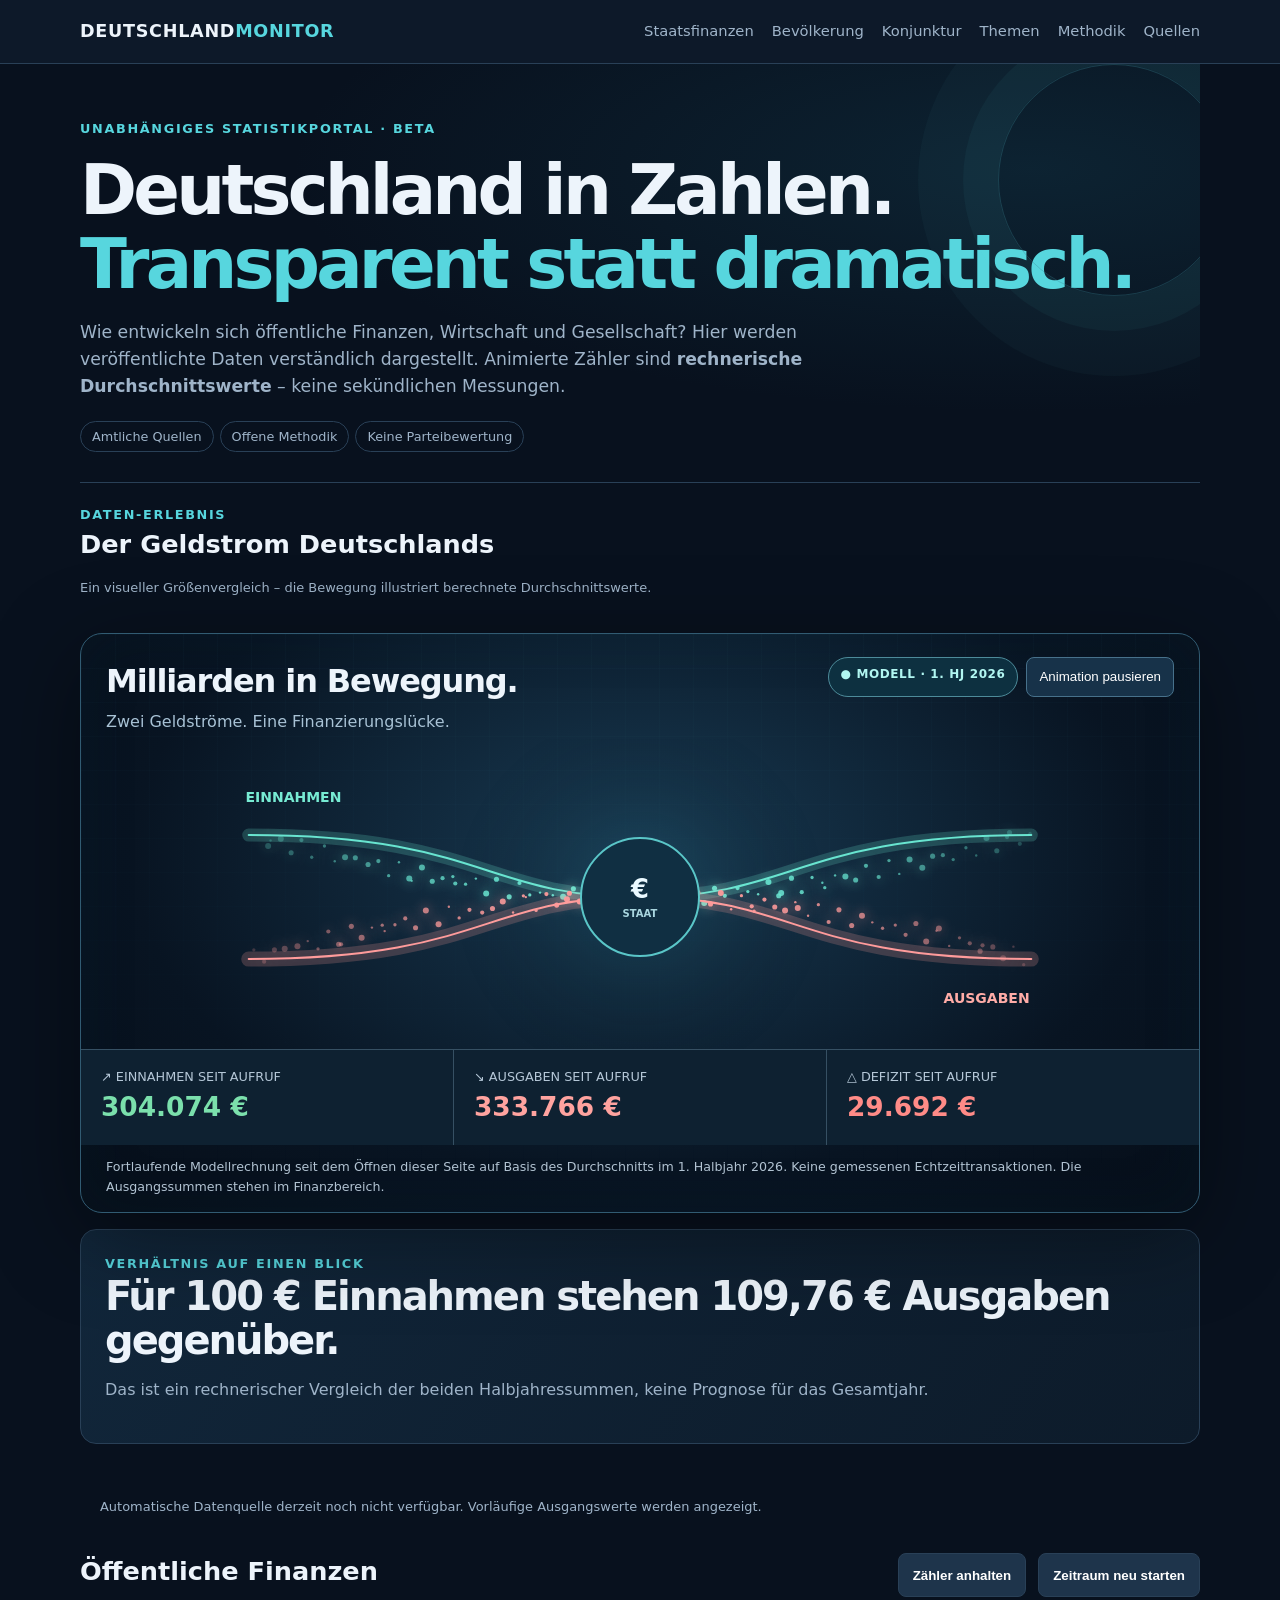
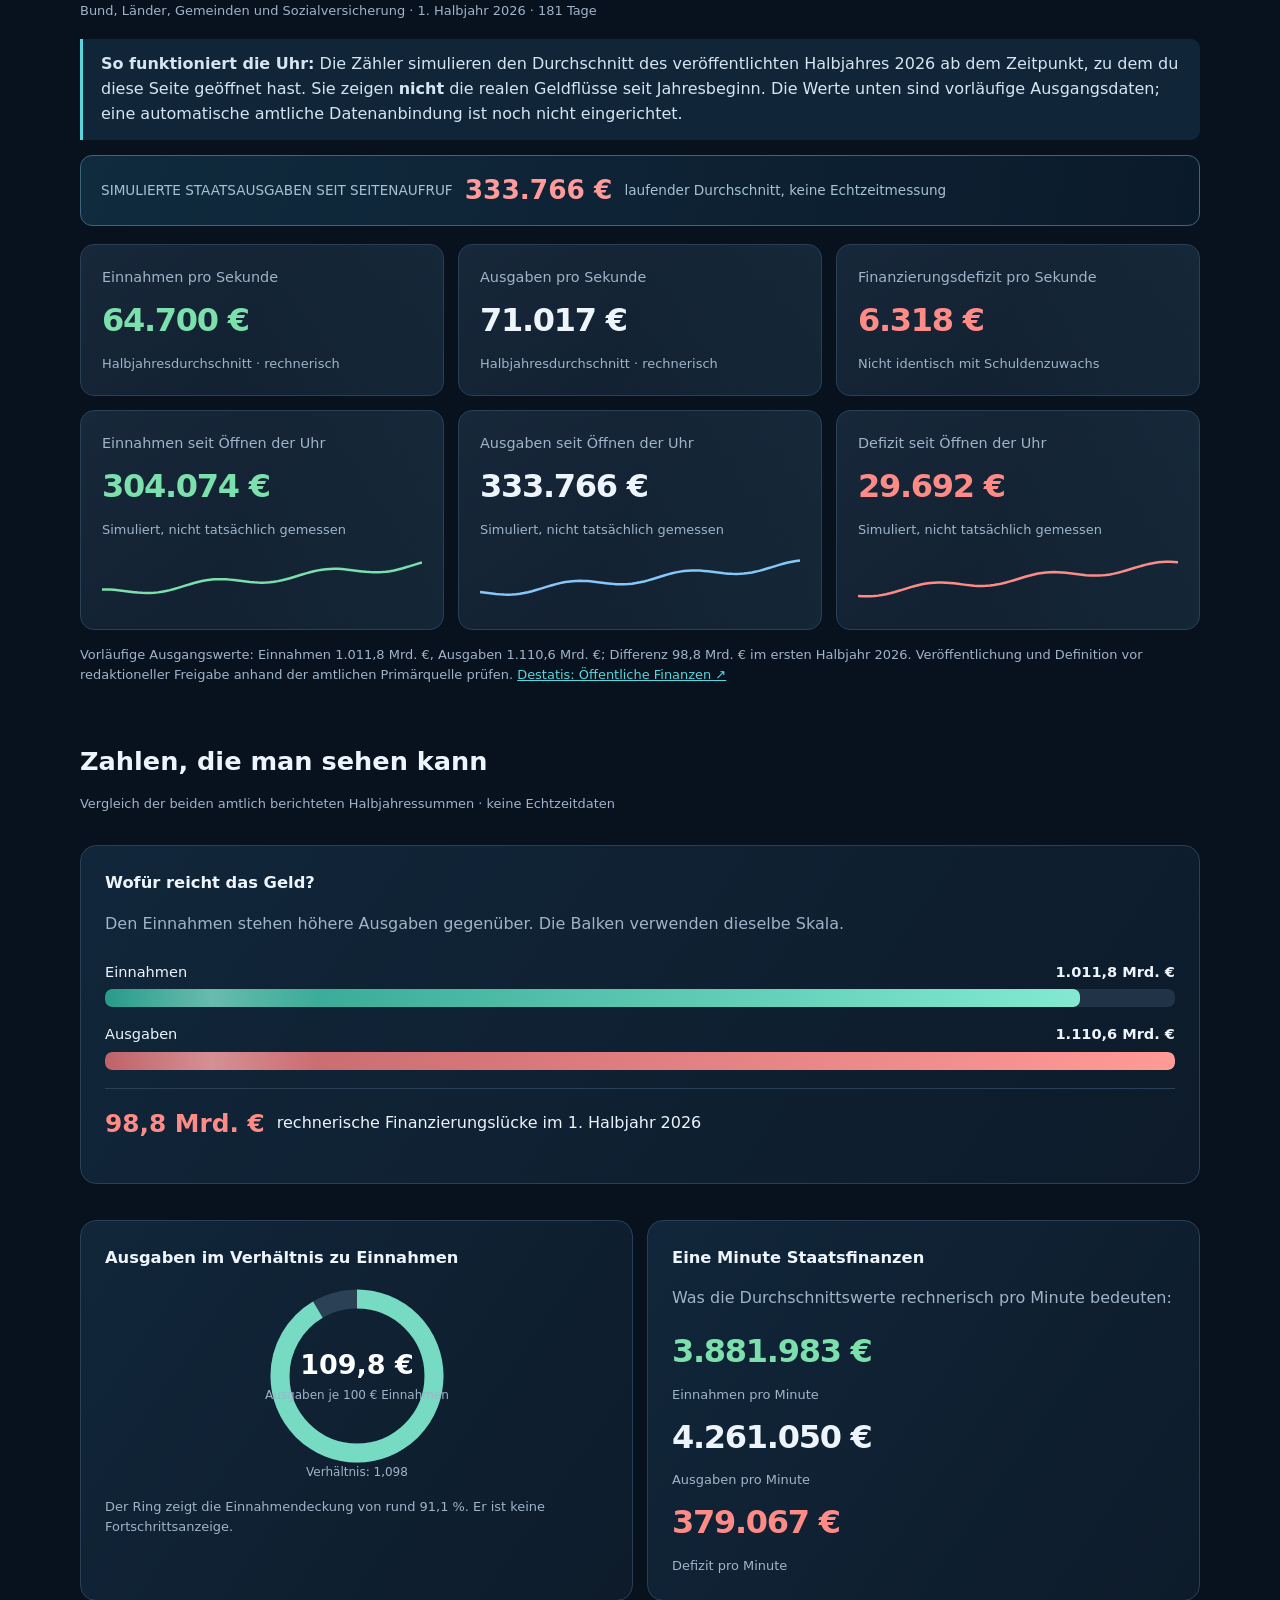
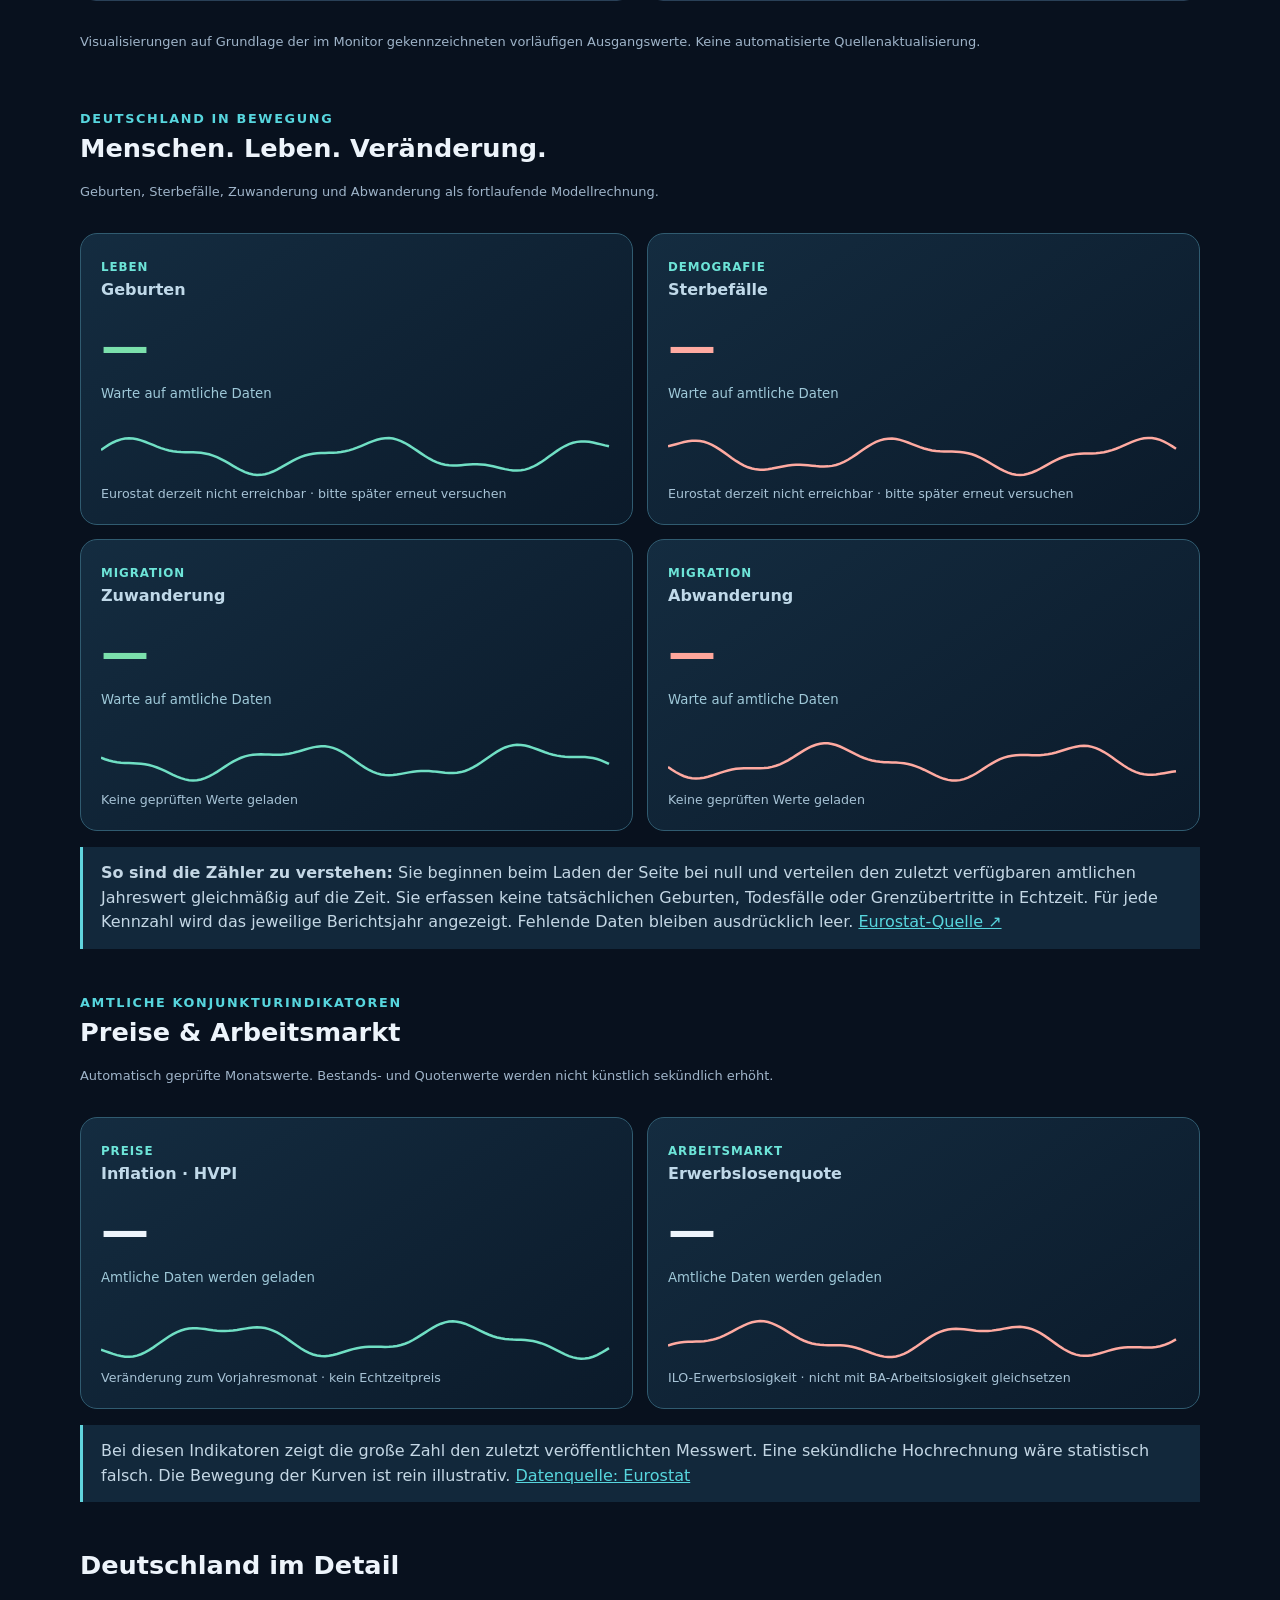
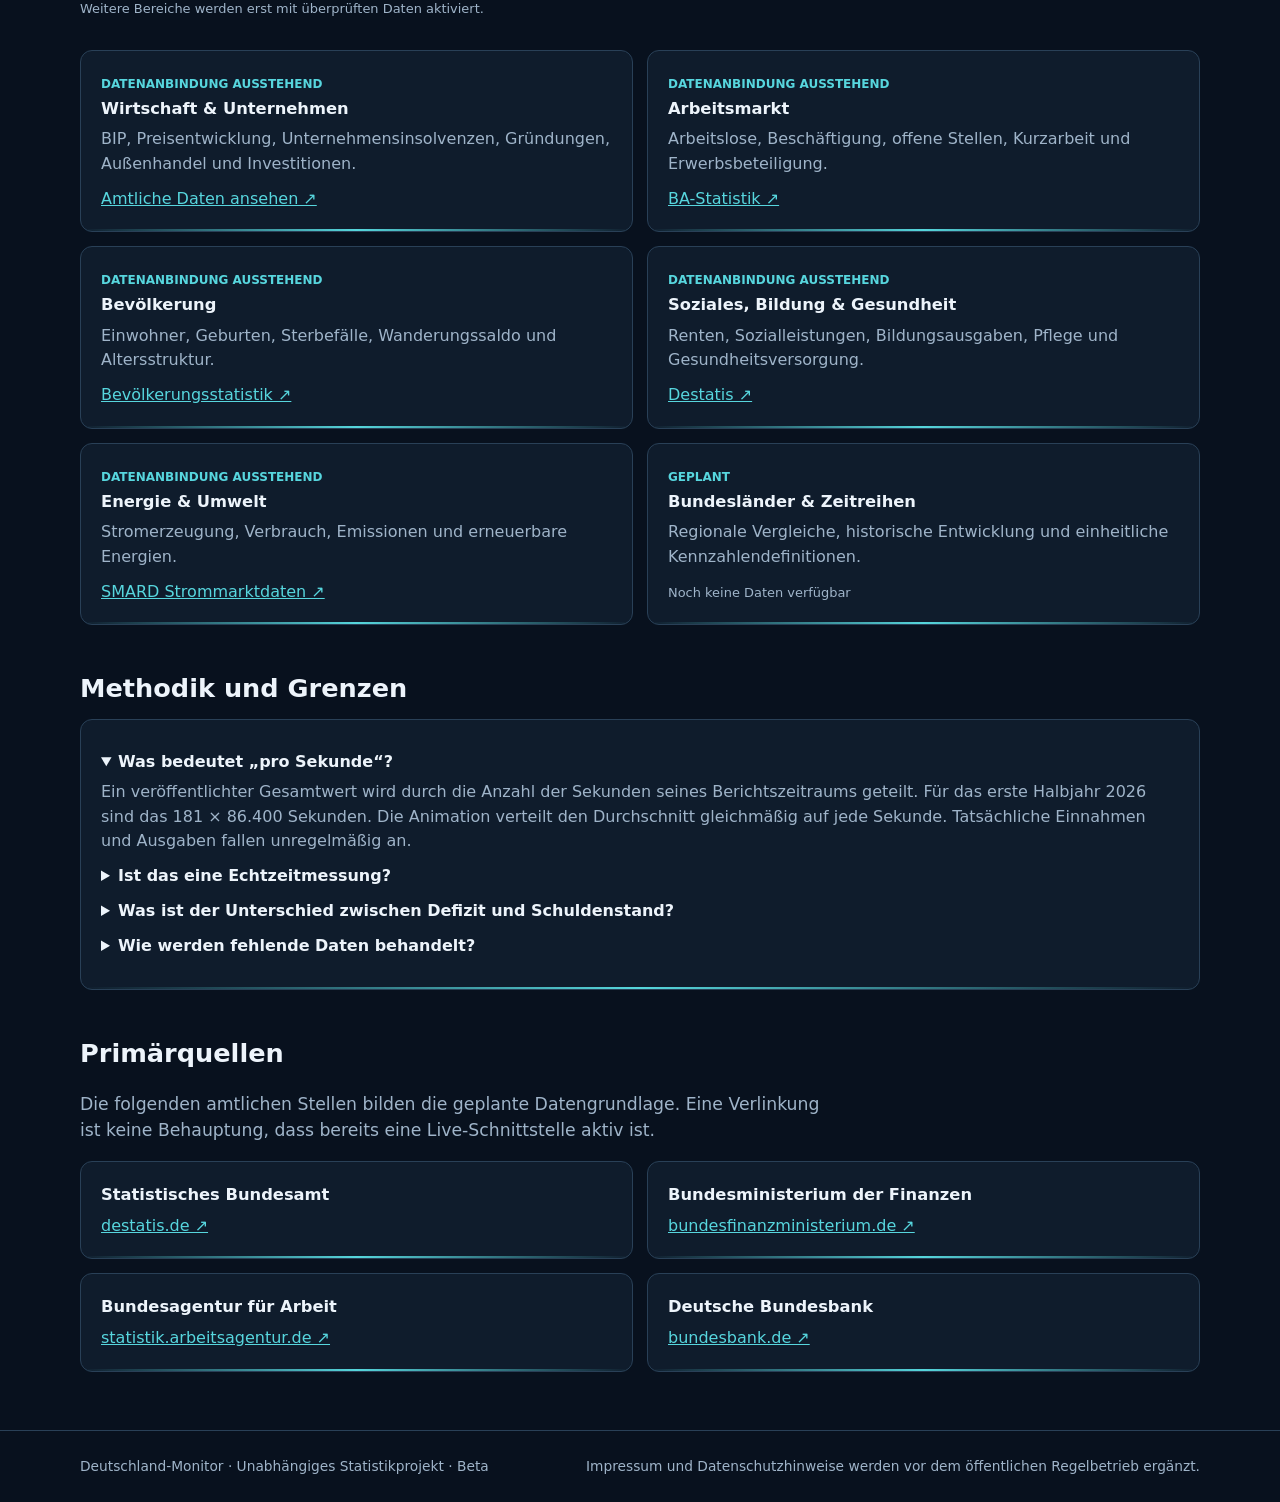
==== commit 9bbf3c1d: "Show births and deaths immediately from official Eurostat API even before daily cron refresh" ====
--- a/deutschland-monitor/index.html
+++ b/deutschland-monitor/index.html
@@ -38,4 +38,6 @@
 (()=>{let d=181*86400,inc=1011.8e9/d,exp=1110.6e9/d,def=exp-inc;const eur=v=>new Intl.NumberFormat('de-DE',{style:'currency',currency:'EUR',maximumFractionDigits:0}).format(v);const ids={incomeRate:inc,expenseRate:exp,deficitRate:def};document.getElementById('minuteIncome').textContent=eur(inc*60);document.getElementById('minuteExpense').textContent=eur(exp*60);document.getElementById('minuteGap').textContent=eur(def*60);function updateRates(){Object.entries({incomeRate:inc,expenseRate:exp,deficitRate:def}).forEach(([id,v])=>document.getElementById(id).textContent=eur(v));document.getElementById('minuteIncome').textContent=eur(inc*60);document.getElementById('minuteExpense').textContent=eur(exp*60);document.getElementById('minuteGap').textContent=eur(def*60)}updateRates();let elapsed=0,last=performance.now(),running=true;const toggle=document.getElementById('toggle');function tick(now){if(running)elapsed+=Math.max(0,Math.min(1,(now-last)/1000));last=now;document.getElementById('incomeLive').textContent=eur(inc*elapsed);document.getElementById('expenseLive').textContent=eur(exp*elapsed);document.getElementById('deficitLive').textContent=eur(def*elapsed);document.getElementById('giantTicker').textContent=eur(exp*elapsed);document.getElementById('flowIncome').textContent=eur(inc*elapsed);document.getElementById('flowExpense').textContent=eur(exp*elapsed);document.getElementById('flowGap').textContent=eur(def*elapsed);requestAnimationFrame(tick)}toggle.addEventListener('click',()=>{running=!running;toggle.textContent=running?'Zähler anhalten':'Zähler fortsetzen';toggle.setAttribute('aria-pressed',String(!running))});document.getElementById('reset').addEventListener('click',()=>{elapsed=0});requestAnimationFrame(tick);fetch('./data.json?cache='+Date.now(),{cache:'no-store'}).then(r=>{if(!r.ok)throw Error('no data');return r.json()}).then(v=>{if(v.dataset!=='gov_10a_main'||v.sector!=='S13'||v.periodType!=='annual'||!/^20\\d{2}$/.test(v.period)||!Number.isFinite(v.income)||!Number.isFinite(v.expense)||v.income<5e11||v.expense<5e11)throw Error('invalid');const year=Number(v.period);d=((year%4===0&&(year%100!==0||year%400===0))?366:365)*86400;inc=v.income/d;exp=v.expense/d;def=exp-inc;elapsed=0;updateRates();const euroBn=n=>new Intl.NumberFormat('de-DE',{maximumFractionDigits:1,minimumFractionDigits:1}).format(n/1e9)+' Mrd. €';document.getElementById('sourcePeriod').textContent='Gesamtstaat · Eurostat · Jahr '+v.period;document.getElementById('sourceNote').textContent='Automatisch abgerufene Eurostat-Jahreswerte ('+v.period+'). Einnahmen '+euroBn(v.income)+', Ausgaben '+euroBn(v.expense)+'. Modell: Jahresbetrag / Sekunden des Kalenderjahres. Quelle: Eurostat gov_10a_main, S13.';document.getElementById('flowIncome').textContent='0 €';document.getElementById('flowExpense').textContent='0 €';document.getElementById('flowGap').textContent='0 €';document.getElementById('flowPeriod').textContent='MODELL · '+v.period;document.getElementById('barIncome').textContent=euroBn(v.income);document.getElementById('barExpense').textContent=euroBn(v.expense);document.getElementById('animatedGap').textContent=euroBn(v.expense-v.income);document.querySelector('.barfill.income').style.width=(Math.min(v.income,v.expense)/Math.max(v.income,v.expense)*100)+'%';document.querySelector('.barfill.expense').style.width=(v.expense/Math.max(v.income,v.expense)*100)+'%';document.getElementById('ratioHeadline').textContent='Für 100 € Einnahmen stehen '+new Intl.NumberFormat('de-DE',{minimumFractionDigits:2,maximumFractionDigits:2}).format(100*v.expense/v.income)+' € Ausgaben gegenüber.';document.getElementById('dataStatus').textContent='Automatischer Datenstand: '+v.period+' · zuletzt geprüft '+(v.checkedAt||'nicht angegeben');}).catch(()=>{document.getElementById('dataStatus').textContent='Automatische Datenquelle derzeit noch nicht verfügbar. Vorläufige Ausgangswerte werden angezeigt.'});})();
 </script><script>
 (()=>{const canvas=document.getElementById('moneyFlow');if(!canvas)return;const ctx=canvas.getContext('2d');if(!ctx)return;const btn=document.getElementById('flowPause');const reduced=window.matchMedia&&window.matchMedia('(prefers-reduced-motion: reduce)').matches;let active=!reduced,frame=0,raf=0,w=900,h=310;const dots=Array.from({length:160},(_,i)=>({phase:(i*0.61803398875)%1,lane:i%2,offset:Math.sin(i*17.11)*.9,size:1.2+(i%5)*.45}));function resize(){const rect=canvas.getBoundingClientRect();w=Math.max(280,rect.width);h=Math.max(200,rect.height);const ratio=Math.min(window.devicePixelRatio||1,2);canvas.width=Math.round(w*ratio);canvas.height=Math.round(h*ratio);ctx.setTransform(ratio,0,0,ratio,0,0)}function paint(){ctx.clearRect(0,0,w,h);const cy=h*.51;const left=w*.15,right=w*.85;const grad=ctx.createRadialGradient(w*.5,cy,2,w*.5,cy,Math.min(w*.35,h*.6));grad.addColorStop(0,'#2f91a02b');grad.addColorStop(1,'#00000000');ctx.fillStyle=grad;ctx.fillRect(0,0,w,h);ctx.lineCap='round';for(let lane=0;lane<2;lane++){const col=lane===0?'#68e5d0':'#ff9b9b';const y=cy+(lane===0?-1:1)*h*.20;ctx.beginPath();ctx.moveTo(left,y);ctx.bezierCurveTo(w*.36,y,w*.36,cy,w*.5,cy);ctx.bezierCurveTo(w*.64,cy,w*.64,y,right,y);ctx.strokeStyle=lane===0?'#6ae4ce35':'#ff9d9b35';ctx.lineWidth=lane===0?13:15;ctx.stroke();ctx.lineWidth=2;ctx.strokeStyle=col;ctx.stroke();for(const dot of dots){if(dot.lane!==lane)continue;const t=(dot.phase+frame*(lane===0?.0009:.001))%1;const u=lane===0?t:1-t;const x=left+(right-left)*u;const bump=Math.sin(Math.PI*u);const yy=y+(cy-y)*bump+dot.offset*9;ctx.globalAlpha=.2+.8*Math.sin(Math.PI*t);ctx.beginPath();ctx.arc(x,yy,dot.size,0,Math.PI*2);ctx.fillStyle=col;ctx.shadowColor=col;ctx.shadowBlur=12;ctx.fill();ctx.shadowBlur=0;}ctx.globalAlpha=1}const radius=Math.min(47,h*.16);ctx.beginPath();ctx.arc(w*.5,cy,radius+12,0,Math.PI*2);ctx.fillStyle='#102f42';ctx.fill();ctx.strokeStyle='#5ac6c8';ctx.lineWidth=2;ctx.stroke();ctx.fillStyle='#eaf9ff';ctx.textAlign='center';ctx.textBaseline='middle';ctx.font='800 '+Math.max(16,radius*.55)+'px system-ui';ctx.fillText('€',w*.5,cy-6);ctx.font='600 10px system-ui';ctx.fillStyle='#a9d6df';ctx.fillText('STAAT',w*.5,cy+17);ctx.font='700 '+(w<500?11:14)+'px system-ui';ctx.fillStyle='#77ebd3';ctx.fillText('EINNAHMEN',w*.19,cy-h*.32);ctx.fillStyle='#ffaca7';ctx.fillText('AUSGABEN',w*.81,cy+h*.33)}function loop(){if(!active)return;frame++;paint();raf=requestAnimationFrame(loop)}function sync(){btn.textContent=active?'Animation pausieren':'Animation starten';btn.setAttribute('aria-pressed',String(!active))}btn.addEventListener('click',()=>{active=!active;cancelAnimationFrame(raf);sync();if(active)loop()});window.addEventListener('resize',()=>{resize();if(!active)paint()},{passive:true});document.addEventListener('visibilitychange',()=>{if(document.hidden){cancelAnimationFrame(raf)}else if(active){loop()}});resize();sync();paint();if(active)loop()})();
-</script><script>(()=>{const cs=[...document.querySelectorAll('canvas[data-spark]')];if(!cs.length)return;const reduce=matchMedia('(prefers-reduced-motion: reduce)').matches;let raf=0;function draw(t){cs.forEach((c,i)=>{const r=c.getBoundingClientRect();if(!r.width)return;const d=Math.min(devicePixelRatio||1,2);c.width=Math.round(r.width*d);c.height=Math.round(r.height*d);const g=c.getContext('2d');g.setTransform(d,0,0,d,0,0);g.beginPath();for(let x=0;x<=r.width;x+=4){const y=r.height*.75-x/r.width*r.height*.5+Math.sin(x*.055+(reduce?0:t*.001)+i)*4;if(x===0)g.moveTo(x,y);else g.lineTo(x,y)}g.strokeStyle=['#7be0ac','#86c7fa','#ff8b87'][i%3];g.lineWidth=2.5;g.stroke()});if(!reduce)raf=requestAnimationFrame(draw)}draw(0);document.addEventListener('visibilitychange',()=>{if(document.hidden)cancelAnimationFrame(raf);else if(!reduce)requestAnimationFrame(draw)})})();</script><script>(()=>{const names={births:'Births',deaths:'Deaths',immigration:'Immigration',emigration:'Emigration'};const loaded={};const nf=new Intl.NumberFormat('de-DE',{maximumFractionDigits:2});const sec=year=>((year%4===0&&(year%100!==0||year%400===0))?366:365)*86400;let start=performance.now();function render(now){const t=Math.max(0,(now-start)/1000);for(const [key,name] of Object.entries(names)){const x=loaded[key];if(!x)continue;document.getElementById('p'+name).textContent=nf.format(x.value*t/sec(Number(x.year)));}requestAnimationFrame(render)}requestAnimationFrame(render);fetch('./demography.json?ts='+Date.now(),{cache:'no-store'}).then(r=>{if(!r.ok)throw Error('No verified dataset');return r.json()}).then(data=>{if(data.dataset!=='demo_gind'||data.geo!=='DE')throw Error('Invalid dataset');let found=0;for(const [key,name] of Object.entries(names)){const x=data.metrics?.[key];if(!x||!Number.isFinite(x.value)||x.value<0||!/^20\\d{2}$/.test(String(x.year)))continue;loaded[key]=x;found++;document.getElementById('r'+name).textContent=nf.format(x.value)+' im Jahr '+x.year+' · Ø '+nf.format(x.value/365.25)+' pro Tag';document.getElementById('s'+name).textContent='Quelle: Eurostat · Berichtsjahr '+x.year+' · simuliert seit Seitenaufruf';}if(found)start=performance.now()}).catch(()=>{});const cvs=[...document.querySelectorAll('[data-popchart]')];const reduced=matchMedia('(prefers-reduced-motion: reduce)').matches;let frame=0;function waves(){cvs.forEach((c,i)=>{const r=c.getBoundingClientRect();if(!r.width)return;const d=Math.min(devicePixelRatio||1,2);c.width=Math.round(r.width*d);c.height=Math.round(r.height*d);const g=c.getContext('2d');g.setTransform(d,0,0,d,0,0);g.beginPath();for(let x=0;x<r.width;x+=4){const y=r.height*.65-Math.sin(x*.027+(reduced?0:frame*.015)+i)*14-Math.sin(x*.07-i)*5;if(x===0)g.moveTo(x,y);else g.lineTo(x,y)}g.strokeStyle=i%2?'#ffaaa1':'#70dfc4';g.lineWidth=2.5;g.stroke()});frame++;if(!reduced)requestAnimationFrame(waves)}waves()})();</script><script>(()=>{fetch('./indicators.json?ts='+Date.now(),{cache:'no-store'}).then(r=>{if(!r.ok)throw Error('Unavailable');return r.json()}).then(d=>{if(d.source!=='Eurostat')return;for(const key of ['inflation','unemployment']){const x=d.metrics?.[key];if(!x||!Number.isFinite(x.value)||!/^20\\d{2}-\\d{2}$/.test(x.period))continue;document.getElementById(key+'Now').textContent=new Intl.NumberFormat('de-DE',{maximumFractionDigits:1,minimumFractionDigits:1}).format(x.value)+' %';document.getElementById(key+'Date').textContent='Amtlicher Monatswert '+x.period+' · Eurostat '+x.dataset;}}).catch(()=>{});})();</script></body></html>+</script><script>(()=>{const cs=[...document.querySelectorAll('canvas[data-spark]')];if(!cs.length)return;const reduce=matchMedia('(prefers-reduced-motion: reduce)').matches;let raf=0;function draw(t){cs.forEach((c,i)=>{const r=c.getBoundingClientRect();if(!r.width)return;const d=Math.min(devicePixelRatio||1,2);c.width=Math.round(r.width*d);c.height=Math.round(r.height*d);const g=c.getContext('2d');g.setTransform(d,0,0,d,0,0);g.beginPath();for(let x=0;x<=r.width;x+=4){const y=r.height*.75-x/r.width*r.height*.5+Math.sin(x*.055+(reduce?0:t*.001)+i)*4;if(x===0)g.moveTo(x,y);else g.lineTo(x,y)}g.strokeStyle=['#7be0ac','#86c7fa','#ff8b87'][i%3];g.lineWidth=2.5;g.stroke()});if(!reduce)raf=requestAnimationFrame(draw)}draw(0);document.addEventListener('visibilitychange',()=>{if(document.hidden)cancelAnimationFrame(raf);else if(!reduce)requestAnimationFrame(draw)})})();</script><script>(()=>{const names={births:'Births',deaths:'Deaths',immigration:'Immigration',emigration:'Emigration'};const loaded={};const nf=new Intl.NumberFormat('de-DE',{maximumFractionDigits:2});const sec=year=>((year%4===0&&(year%100!==0||year%400===0))?366:365)*86400;let start=performance.now();function render(now){const t=Math.max(0,(now-start)/1000);for(const [key,name] of Object.entries(names)){const x=loaded[key];if(!x)continue;document.getElementById('p'+name).textContent=nf.format(x.value*t/sec(Number(x.year)));}requestAnimationFrame(render)}requestAnimationFrame(render);fetch('./demography.json?ts='+Date.now(),{cache:'no-store'}).then(r=>{if(!r.ok)throw Error('No verified dataset');return r.json()}).then(data=>{if(data.dataset!=='demo_gind'||data.geo!=='DE')throw Error('Invalid dataset');let found=0;for(const [key,name] of Object.entries(names)){const x=data.metrics?.[key];if(!x||!Number.isFinite(x.value)||x.value<0||!/^20\\d{2}$/.test(String(x.year)))continue;loaded[key]=x;found++;document.getElementById('r'+name).textContent=nf.format(x.value)+' im Jahr '+x.year+' · Ø '+nf.format(x.value/365.25)+' pro Tag';document.getElementById('s'+name).textContent='Quelle: Eurostat · Berichtsjahr '+x.year+' · simuliert seit Seitenaufruf';}if(found)start=performance.now()}).catch(()=>{});const cvs=[...document.querySelectorAll('[data-popchart]')];const reduced=matchMedia('(prefers-reduced-motion: reduce)').matches;let frame=0;function waves(){cvs.forEach((c,i)=>{const r=c.getBoundingClientRect();if(!r.width)return;const d=Math.min(devicePixelRatio||1,2);c.width=Math.round(r.width*d);c.height=Math.round(r.height*d);const g=c.getContext('2d');g.setTransform(d,0,0,d,0,0);g.beginPath();for(let x=0;x<r.width;x+=4){const y=r.height*.65-Math.sin(x*.027+(reduced?0:frame*.015)+i)*14-Math.sin(x*.07-i)*5;if(x===0)g.moveTo(x,y);else g.lineTo(x,y)}g.strokeStyle=i%2?'#ffaaa1':'#70dfc4';g.lineWidth=2.5;g.stroke()});frame++;if(!reduced)requestAnimationFrame(waves)}waves()})();</script><script>(()=>{fetch('./indicators.json?ts='+Date.now(),{cache:'no-store'}).then(r=>{if(!r.ok)throw Error('Unavailable');return r.json()}).then(d=>{if(d.source!=='Eurostat')return;for(const key of ['inflation','unemployment']){const x=d.metrics?.[key];if(!x||!Number.isFinite(x.value)||!/^20\\d{2}-\\d{2}$/.test(x.period))continue;document.getElementById(key+'Now').textContent=new Intl.NumberFormat('de-DE',{maximumFractionDigits:1,minimumFractionDigits:1}).format(x.value)+' %';document.getElementById(key+'Date').textContent='Amtlicher Monatswert '+x.period+' · Eurostat '+x.dataset;}}).catch(()=>{});})();</script><script>
+(()=>{const url='https://ec.europa.eu/eurostat/api/dissemination/statistics/1.0/data/demo_gind?geo=DE&freq=A&lang=EN';const fmt=new Intl.NumberFormat('de-DE',{maximumFractionDigits:0});fetch(url,{cache:'no-store'}).then(r=>{if(!r.ok)throw Error('API '+r.status);return r.json()}).then(d=>{const ids=d.id,sizes=d.size,dimensions=d.dimension,values=d.value;for(const [key,code,name] of [['births','LBIRTH','Births'],['deaths','DEATH','Deaths']]){if(!dimensions.indic_de.category.index.hasOwnProperty(code))continue;let selected;for(const [year,pos] of Object.entries(dimensions.time.category.index)){if(!/^20\d{2}$/.test(year))continue;let index=0;for(let i=0;i<ids.length;i++){const dim=ids[i];const val=dim==='time'?pos:dimensions[dim].category.index[dim==='indic_de'?code:dim==='geo'?'DE':'A'];index=index*sizes[i]+val}const n=values[String(index)];if(Number.isFinite(n)&&n>200000&&(!selected||Number(year)>Number(selected.year)))selected={year,value:n}}if(!selected)continue;const number=document.getElementById('p'+name),rate=document.getElementById('r'+name),status=document.getElementById('s'+name);if(!number||!rate||!status)return;const start=performance.now(),days=Number(selected.year)%4===0?366:365;rate.textContent=fmt.format(selected.value)+' im Jahr '+selected.year+' · Ø '+fmt.format(selected.value/days)+' pro Tag';status.textContent='Quelle: Eurostat · '+selected.year+' · Modellrechnung ab Seitenaufruf';function tick(t){number.textContent=new Intl.NumberFormat('de-DE',{maximumFractionDigits:2}).format(selected.value*Math.max(0,t-start)/(days*86400000));requestAnimationFrame(tick)}requestAnimationFrame(tick)}}).catch(e=>{for(const name of ['Births','Deaths']){const el=document.getElementById('s'+name);if(el)el.textContent='Eurostat derzeit nicht erreichbar · bitte später erneut versuchen'}})})();
+</script></body></html>
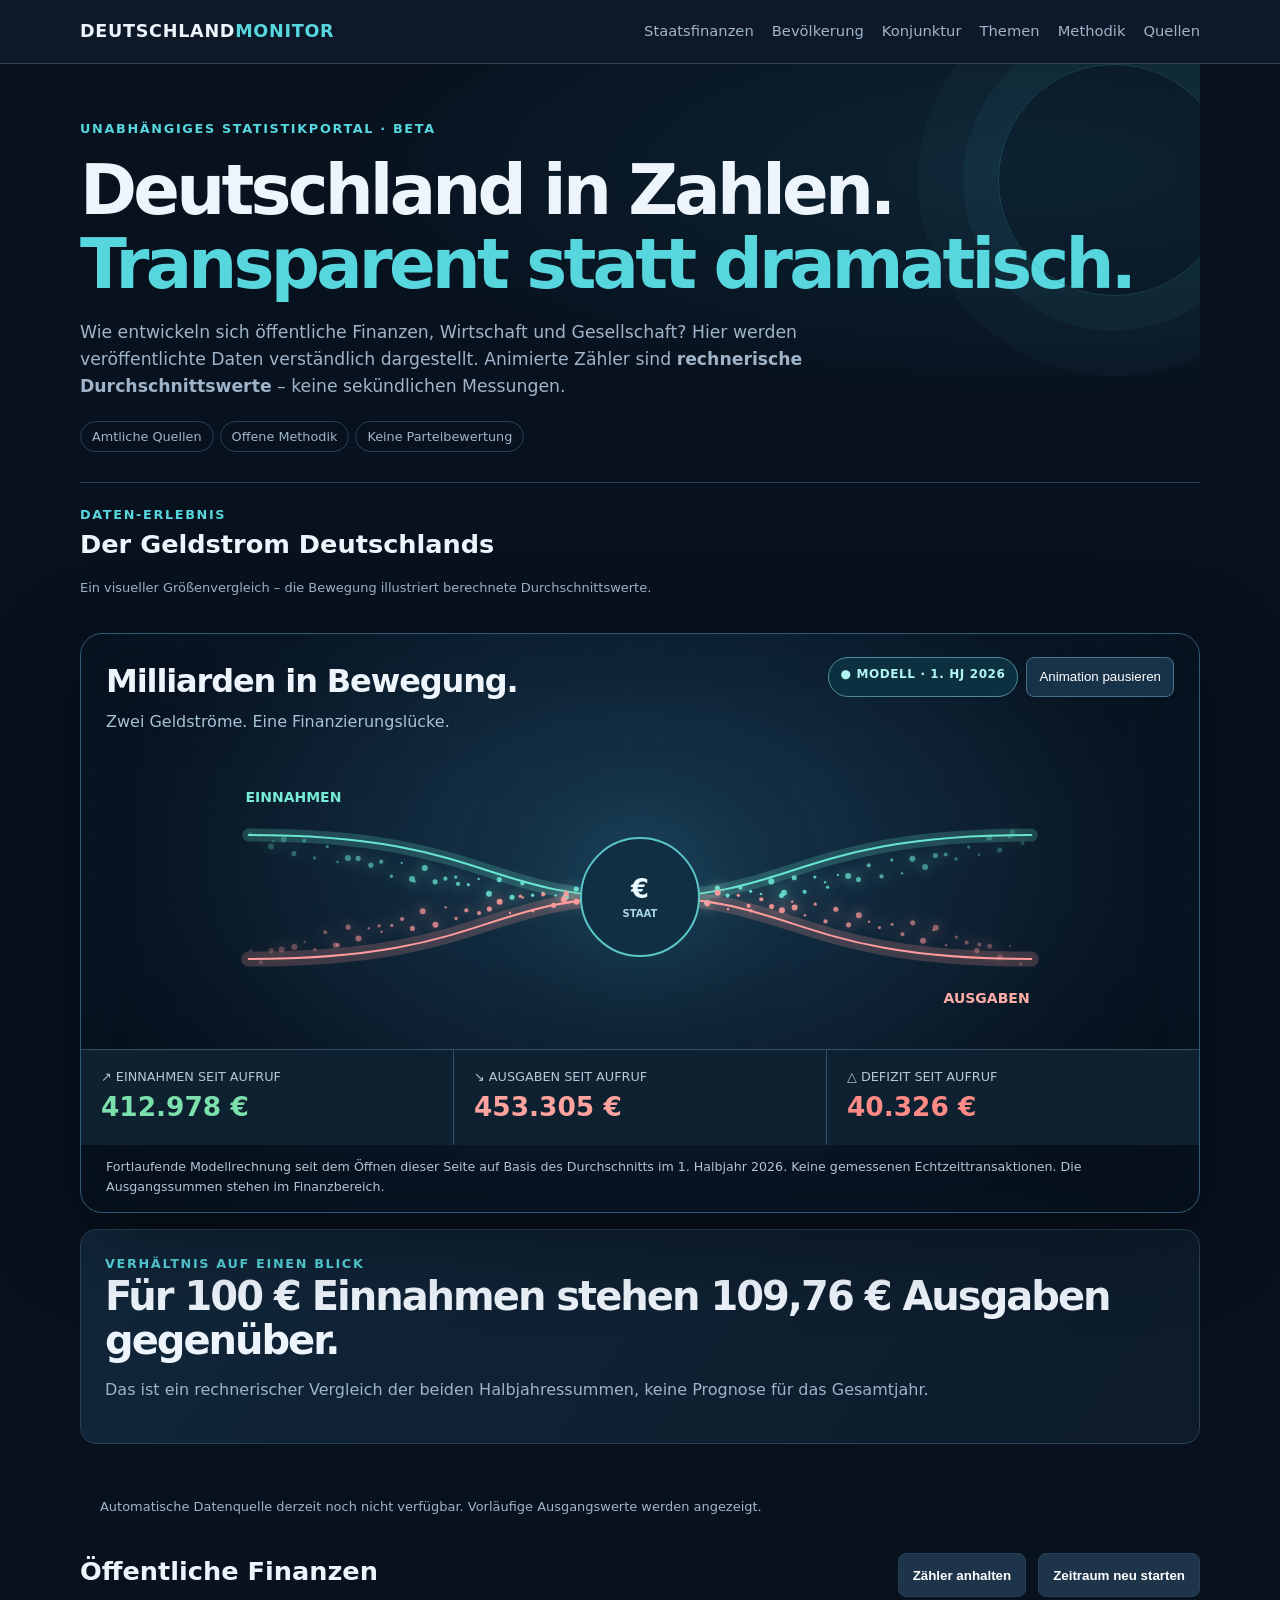
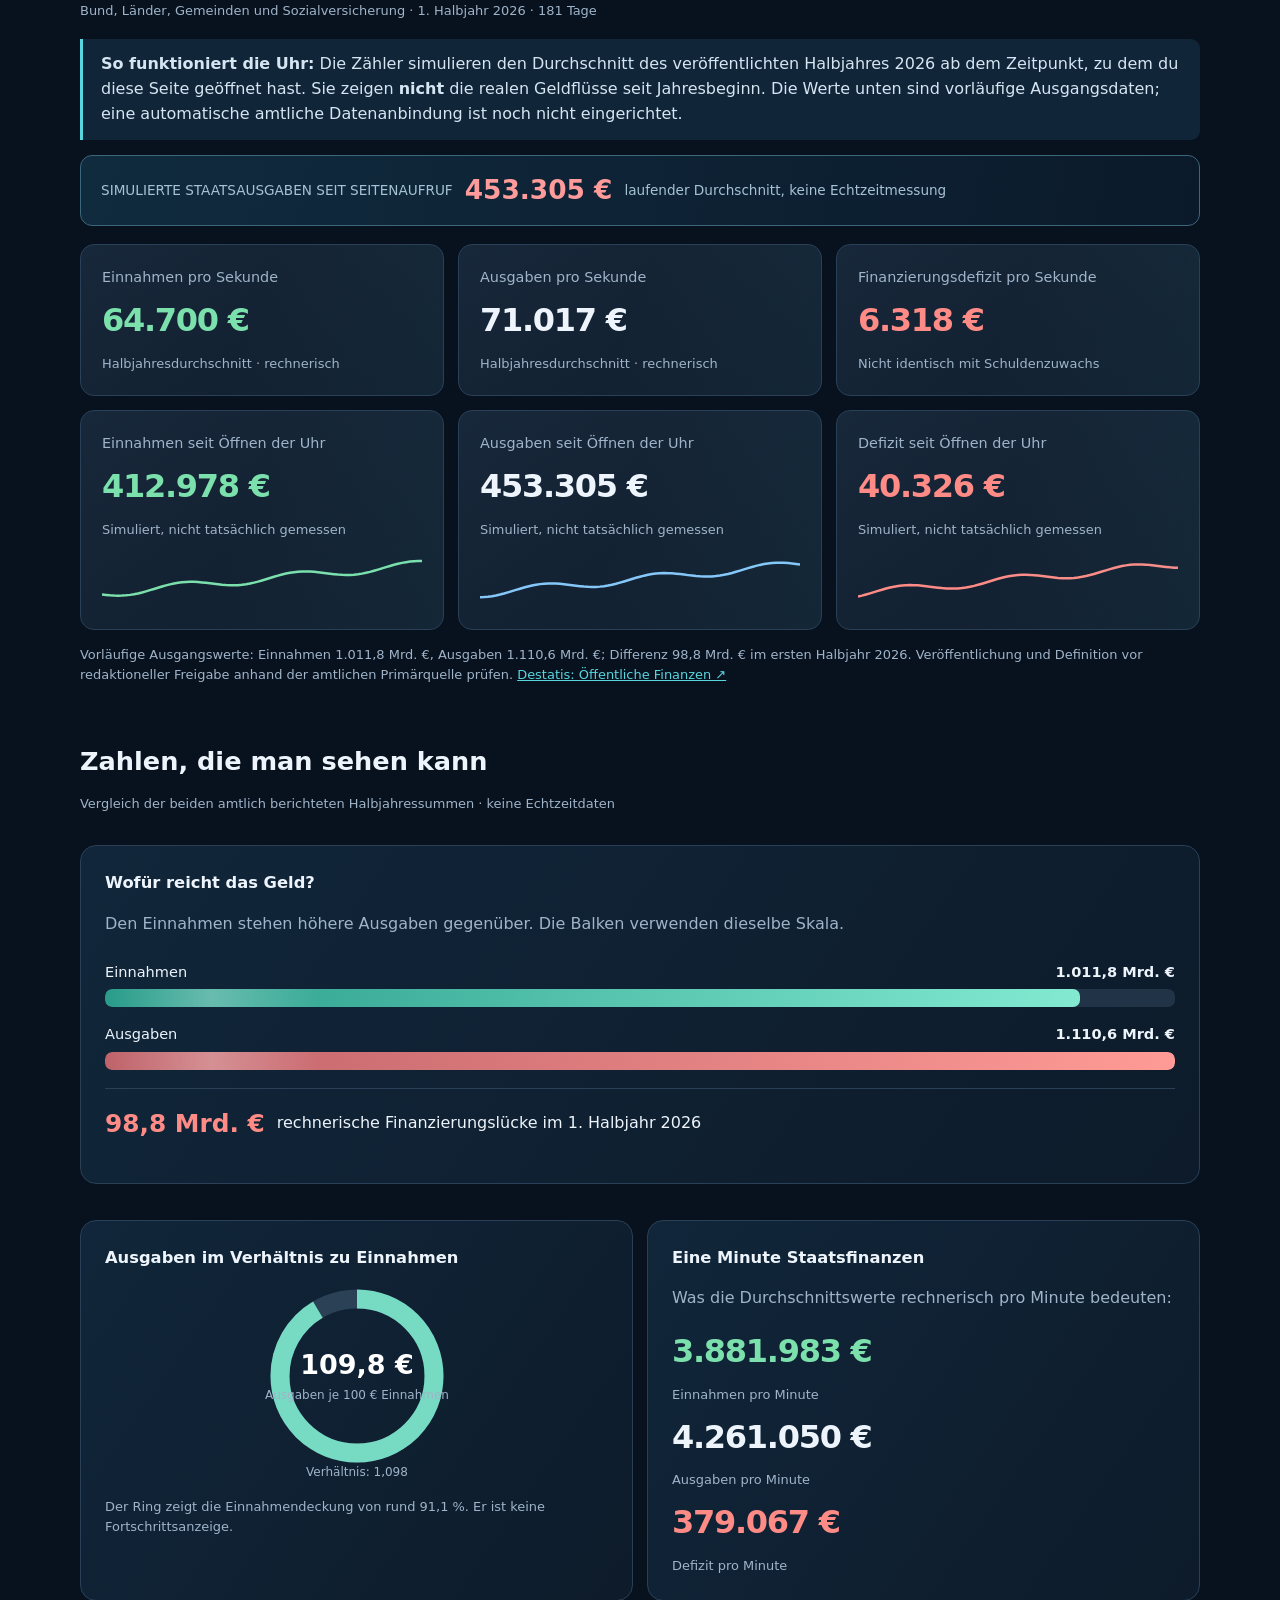
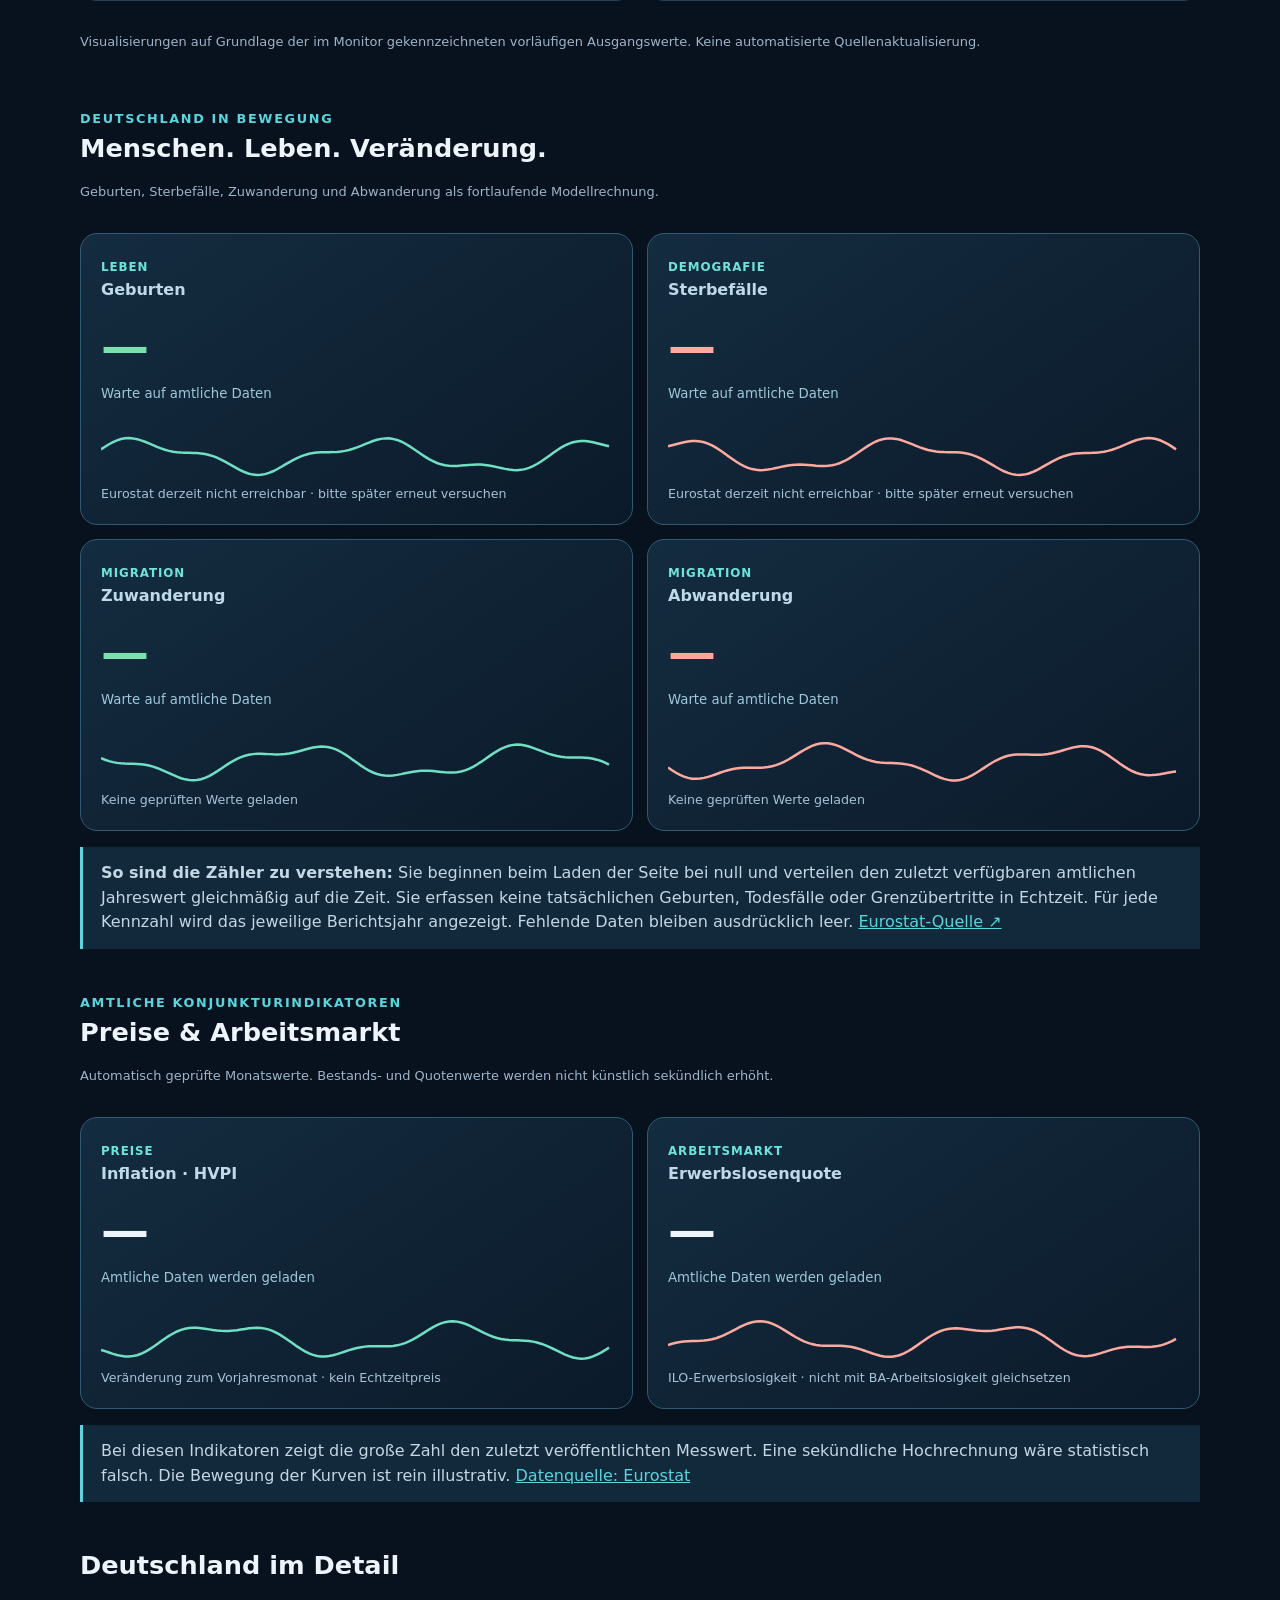
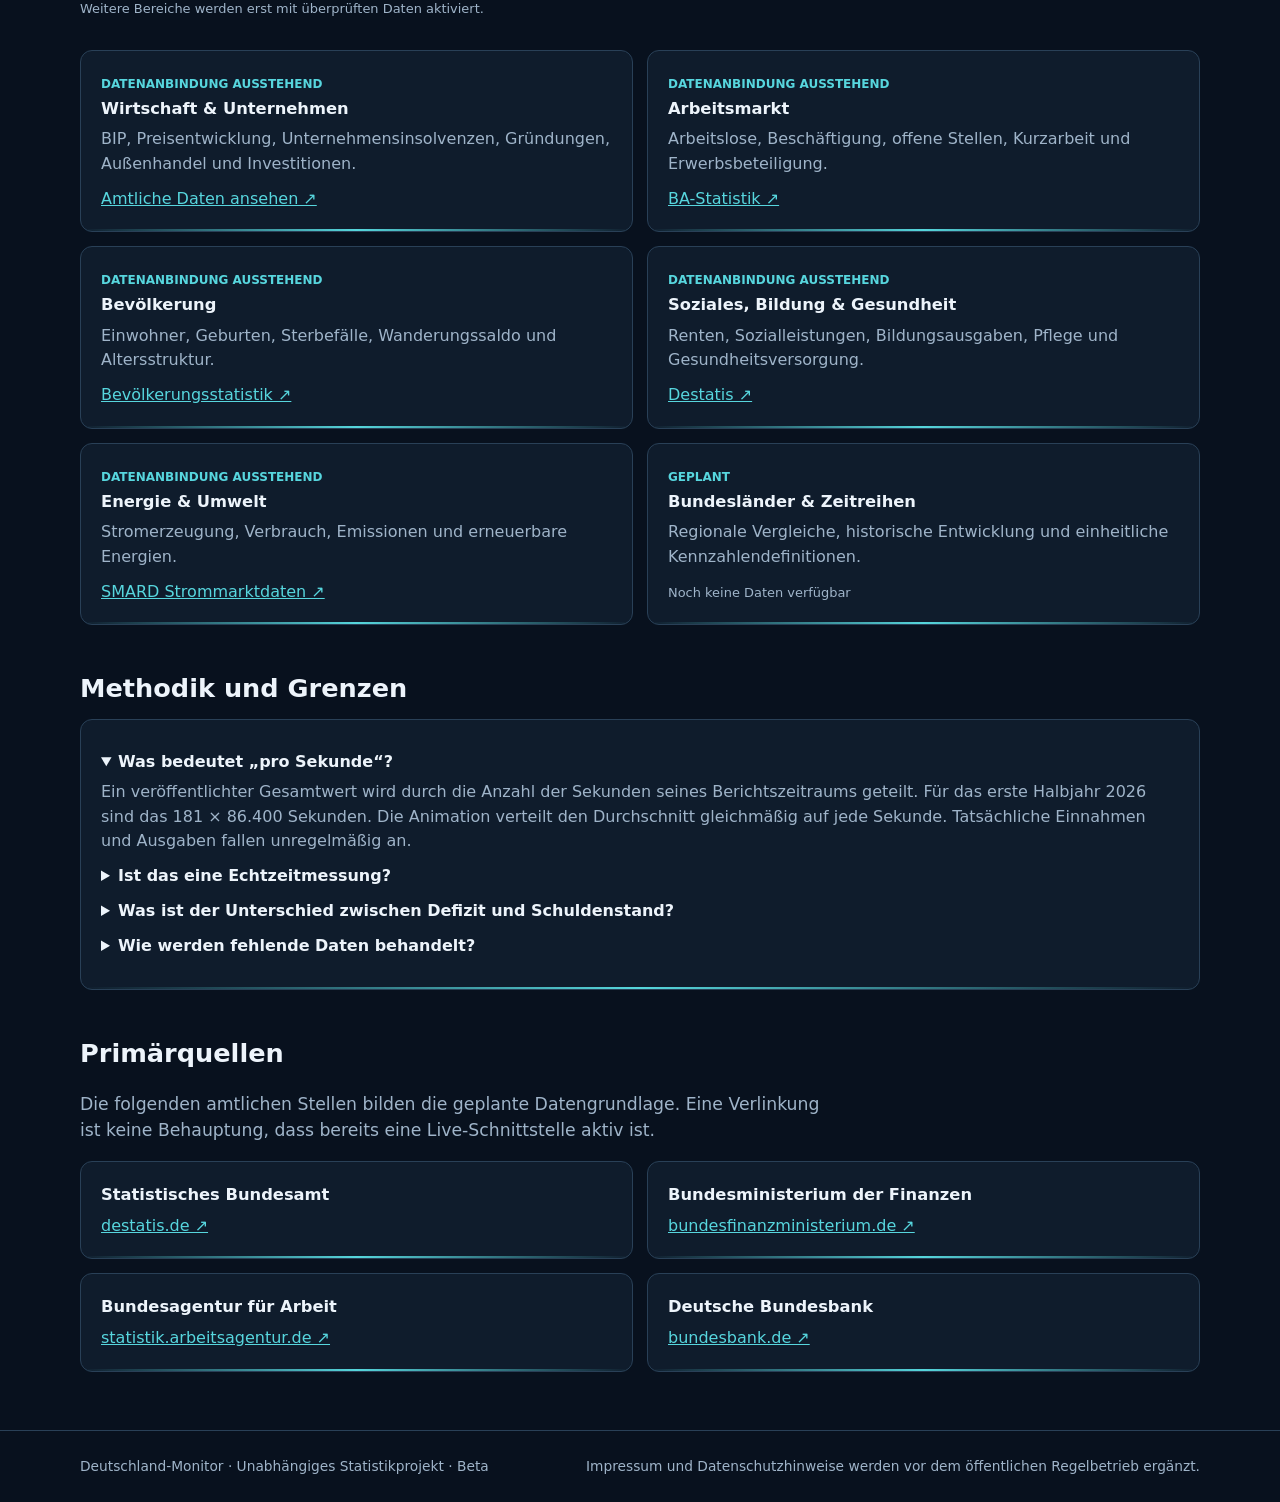
==== commit e9bfb030: "Calculate demographic model counters from latest published Eurostat periods including migration" ====
--- a/deutschland-monitor/index.html
+++ b/deutschland-monitor/index.html
@@ -40,4 +40,7 @@
 (()=>{const canvas=document.getElementById('moneyFlow');if(!canvas)return;const ctx=canvas.getContext('2d');if(!ctx)return;const btn=document.getElementById('flowPause');const reduced=window.matchMedia&&window.matchMedia('(prefers-reduced-motion: reduce)').matches;let active=!reduced,frame=0,raf=0,w=900,h=310;const dots=Array.from({length:160},(_,i)=>({phase:(i*0.61803398875)%1,lane:i%2,offset:Math.sin(i*17.11)*.9,size:1.2+(i%5)*.45}));function resize(){const rect=canvas.getBoundingClientRect();w=Math.max(280,rect.width);h=Math.max(200,rect.height);const ratio=Math.min(window.devicePixelRatio||1,2);canvas.width=Math.round(w*ratio);canvas.height=Math.round(h*ratio);ctx.setTransform(ratio,0,0,ratio,0,0)}function paint(){ctx.clearRect(0,0,w,h);const cy=h*.51;const left=w*.15,right=w*.85;const grad=ctx.createRadialGradient(w*.5,cy,2,w*.5,cy,Math.min(w*.35,h*.6));grad.addColorStop(0,'#2f91a02b');grad.addColorStop(1,'#00000000');ctx.fillStyle=grad;ctx.fillRect(0,0,w,h);ctx.lineCap='round';for(let lane=0;lane<2;lane++){const col=lane===0?'#68e5d0':'#ff9b9b';const y=cy+(lane===0?-1:1)*h*.20;ctx.beginPath();ctx.moveTo(left,y);ctx.bezierCurveTo(w*.36,y,w*.36,cy,w*.5,cy);ctx.bezierCurveTo(w*.64,cy,w*.64,y,right,y);ctx.strokeStyle=lane===0?'#6ae4ce35':'#ff9d9b35';ctx.lineWidth=lane===0?13:15;ctx.stroke();ctx.lineWidth=2;ctx.strokeStyle=col;ctx.stroke();for(const dot of dots){if(dot.lane!==lane)continue;const t=(dot.phase+frame*(lane===0?.0009:.001))%1;const u=lane===0?t:1-t;const x=left+(right-left)*u;const bump=Math.sin(Math.PI*u);const yy=y+(cy-y)*bump+dot.offset*9;ctx.globalAlpha=.2+.8*Math.sin(Math.PI*t);ctx.beginPath();ctx.arc(x,yy,dot.size,0,Math.PI*2);ctx.fillStyle=col;ctx.shadowColor=col;ctx.shadowBlur=12;ctx.fill();ctx.shadowBlur=0;}ctx.globalAlpha=1}const radius=Math.min(47,h*.16);ctx.beginPath();ctx.arc(w*.5,cy,radius+12,0,Math.PI*2);ctx.fillStyle='#102f42';ctx.fill();ctx.strokeStyle='#5ac6c8';ctx.lineWidth=2;ctx.stroke();ctx.fillStyle='#eaf9ff';ctx.textAlign='center';ctx.textBaseline='middle';ctx.font='800 '+Math.max(16,radius*.55)+'px system-ui';ctx.fillText('€',w*.5,cy-6);ctx.font='600 10px system-ui';ctx.fillStyle='#a9d6df';ctx.fillText('STAAT',w*.5,cy+17);ctx.font='700 '+(w<500?11:14)+'px system-ui';ctx.fillStyle='#77ebd3';ctx.fillText('EINNAHMEN',w*.19,cy-h*.32);ctx.fillStyle='#ffaca7';ctx.fillText('AUSGABEN',w*.81,cy+h*.33)}function loop(){if(!active)return;frame++;paint();raf=requestAnimationFrame(loop)}function sync(){btn.textContent=active?'Animation pausieren':'Animation starten';btn.setAttribute('aria-pressed',String(!active))}btn.addEventListener('click',()=>{active=!active;cancelAnimationFrame(raf);sync();if(active)loop()});window.addEventListener('resize',()=>{resize();if(!active)paint()},{passive:true});document.addEventListener('visibilitychange',()=>{if(document.hidden){cancelAnimationFrame(raf)}else if(active){loop()}});resize();sync();paint();if(active)loop()})();
 </script><script>(()=>{const cs=[...document.querySelectorAll('canvas[data-spark]')];if(!cs.length)return;const reduce=matchMedia('(prefers-reduced-motion: reduce)').matches;let raf=0;function draw(t){cs.forEach((c,i)=>{const r=c.getBoundingClientRect();if(!r.width)return;const d=Math.min(devicePixelRatio||1,2);c.width=Math.round(r.width*d);c.height=Math.round(r.height*d);const g=c.getContext('2d');g.setTransform(d,0,0,d,0,0);g.beginPath();for(let x=0;x<=r.width;x+=4){const y=r.height*.75-x/r.width*r.height*.5+Math.sin(x*.055+(reduce?0:t*.001)+i)*4;if(x===0)g.moveTo(x,y);else g.lineTo(x,y)}g.strokeStyle=['#7be0ac','#86c7fa','#ff8b87'][i%3];g.lineWidth=2.5;g.stroke()});if(!reduce)raf=requestAnimationFrame(draw)}draw(0);document.addEventListener('visibilitychange',()=>{if(document.hidden)cancelAnimationFrame(raf);else if(!reduce)requestAnimationFrame(draw)})})();</script><script>(()=>{const names={births:'Births',deaths:'Deaths',immigration:'Immigration',emigration:'Emigration'};const loaded={};const nf=new Intl.NumberFormat('de-DE',{maximumFractionDigits:2});const sec=year=>((year%4===0&&(year%100!==0||year%400===0))?366:365)*86400;let start=performance.now();function render(now){const t=Math.max(0,(now-start)/1000);for(const [key,name] of Object.entries(names)){const x=loaded[key];if(!x)continue;document.getElementById('p'+name).textContent=nf.format(x.value*t/sec(Number(x.year)));}requestAnimationFrame(render)}requestAnimationFrame(render);fetch('./demography.json?ts='+Date.now(),{cache:'no-store'}).then(r=>{if(!r.ok)throw Error('No verified dataset');return r.json()}).then(data=>{if(data.dataset!=='demo_gind'||data.geo!=='DE')throw Error('Invalid dataset');let found=0;for(const [key,name] of Object.entries(names)){const x=data.metrics?.[key];if(!x||!Number.isFinite(x.value)||x.value<0||!/^20\\d{2}$/.test(String(x.year)))continue;loaded[key]=x;found++;document.getElementById('r'+name).textContent=nf.format(x.value)+' im Jahr '+x.year+' · Ø '+nf.format(x.value/365.25)+' pro Tag';document.getElementById('s'+name).textContent='Quelle: Eurostat · Berichtsjahr '+x.year+' · simuliert seit Seitenaufruf';}if(found)start=performance.now()}).catch(()=>{});const cvs=[...document.querySelectorAll('[data-popchart]')];const reduced=matchMedia('(prefers-reduced-motion: reduce)').matches;let frame=0;function waves(){cvs.forEach((c,i)=>{const r=c.getBoundingClientRect();if(!r.width)return;const d=Math.min(devicePixelRatio||1,2);c.width=Math.round(r.width*d);c.height=Math.round(r.height*d);const g=c.getContext('2d');g.setTransform(d,0,0,d,0,0);g.beginPath();for(let x=0;x<r.width;x+=4){const y=r.height*.65-Math.sin(x*.027+(reduced?0:frame*.015)+i)*14-Math.sin(x*.07-i)*5;if(x===0)g.moveTo(x,y);else g.lineTo(x,y)}g.strokeStyle=i%2?'#ffaaa1':'#70dfc4';g.lineWidth=2.5;g.stroke()});frame++;if(!reduced)requestAnimationFrame(waves)}waves()})();</script><script>(()=>{fetch('./indicators.json?ts='+Date.now(),{cache:'no-store'}).then(r=>{if(!r.ok)throw Error('Unavailable');return r.json()}).then(d=>{if(d.source!=='Eurostat')return;for(const key of ['inflation','unemployment']){const x=d.metrics?.[key];if(!x||!Number.isFinite(x.value)||!/^20\\d{2}-\\d{2}$/.test(x.period))continue;document.getElementById(key+'Now').textContent=new Intl.NumberFormat('de-DE',{maximumFractionDigits:1,minimumFractionDigits:1}).format(x.value)+' %';document.getElementById(key+'Date').textContent='Amtlicher Monatswert '+x.period+' · Eurostat '+x.dataset;}}).catch(()=>{});})();</script><script>
 (()=>{const url='https://ec.europa.eu/eurostat/api/dissemination/statistics/1.0/data/demo_gind?geo=DE&freq=A&lang=EN';const fmt=new Intl.NumberFormat('de-DE',{maximumFractionDigits:0});fetch(url,{cache:'no-store'}).then(r=>{if(!r.ok)throw Error('API '+r.status);return r.json()}).then(d=>{const ids=d.id,sizes=d.size,dimensions=d.dimension,values=d.value;for(const [key,code,name] of [['births','LBIRTH','Births'],['deaths','DEATH','Deaths']]){if(!dimensions.indic_de.category.index.hasOwnProperty(code))continue;let selected;for(const [year,pos] of Object.entries(dimensions.time.category.index)){if(!/^20\d{2}$/.test(year))continue;let index=0;for(let i=0;i<ids.length;i++){const dim=ids[i];const val=dim==='time'?pos:dimensions[dim].category.index[dim==='indic_de'?code:dim==='geo'?'DE':'A'];index=index*sizes[i]+val}const n=values[String(index)];if(Number.isFinite(n)&&n>200000&&(!selected||Number(year)>Number(selected.year)))selected={year,value:n}}if(!selected)continue;const number=document.getElementById('p'+name),rate=document.getElementById('r'+name),status=document.getElementById('s'+name);if(!number||!rate||!status)return;const start=performance.now(),days=Number(selected.year)%4===0?366:365;rate.textContent=fmt.format(selected.value)+' im Jahr '+selected.year+' · Ø '+fmt.format(selected.value/days)+' pro Tag';status.textContent='Quelle: Eurostat · '+selected.year+' · Modellrechnung ab Seitenaufruf';function tick(t){number.textContent=new Intl.NumberFormat('de-DE',{maximumFractionDigits:2}).format(selected.value*Math.max(0,t-start)/(days*86400000));requestAnimationFrame(tick)}requestAnimationFrame(tick)}}).catch(e=>{for(const name of ['Births','Deaths']){const el=document.getElementById('s'+name);if(el)el.textContent='Eurostat derzeit nicht erreichbar · bitte später erneut versuchen'}})})();
+</script><script>
+/* Eurostat live model: select latest non-null published observation per indicator. */
+(()=>{const endpoint='https://ec.europa.eu/eurostat/api/dissemination/statistics/1.0/data/demo_gind?geo=DE&freq=A&lang=EN';const fields={births:{name:'Births',codes:['LBIRTH'],match:/^live births(?: - total)?$/i},deaths:{name:'Deaths',codes:['DEATH'],match:/^deaths(?: - total)?$/i},immigration:{name:'Immigration',codes:['IMMIG','IMM'],match:/^immigration(?: - total)?$|^immigrants(?: - total)?$/i},emigration:{name:'Emigration',codes:['EMIG','EMI'],match:/^emigration(?: - total)?$|^emigrants(?: - total)?$/i}};const fmt=new Intl.NumberFormat('de-DE',{maximumFractionDigits:1});const fmtInt=new Intl.NumberFormat('de-DE');const start=performance.now();const running={};function duration(y){return ((y%4===0&&(y%100!==0||y%400===0))?366:365)*86400}function run(t){const seconds=Math.max(0,(t-start)/1000);for(const [key,m] of Object.entries(running)){const el=document.getElementById('p'+fields[key].name);if(el)el.textContent=fmt.format(seconds*m.value/duration(Number(m.year)))}requestAnimationFrame(run)}requestAnimationFrame(run);function select(d,key){const dim=d.dimension.indic_de.category;const rule=fields[key];const code=rule.codes.find(c=>Object.hasOwn(dim.index,c))||Object.keys(dim.label).find(c=>rule.match.test(dim.label[c]));if(!code)return null;const time=d.dimension.time.category.index;let result=null;for(const [year,pos] of Object.entries(time)){if(!/^20\d{2}$/.test(year))continue;let offset=0;for(let j=0;j<d.id.length;j++){const k=d.id[j];const c=k==='time'?pos:d.dimension[k].category.index[k==='indic_de'?code:k==='geo'?'DE':'A'];if(!Number.isInteger(c))return null;offset=offset*d.size[j]+c}const value=d.value[String(offset)];if(Number.isFinite(value)&&value>0&&(!result||Number(year)>Number(result.year)))result={value,year,code}}return result}function apply(d){if(!d||!d.dimension?.indic_de||!d.dimension?.time)return;for(const key of Object.keys(fields)){const v=select(d,key);if(!v)continue;running[key]=v;const name=fields[key].name;document.getElementById('r'+name).textContent=fmtInt.format(v.value)+' im Jahr '+v.year+' · Ø '+fmt.format(v.value/(duration(Number(v.year))/86400))+' pro Tag';document.getElementById('s'+name).textContent='Eurostat '+v.code+' · Berichtsjahr '+v.year+' · laufendes Durchschnittsmodell';}}fetch(endpoint,{cache:'no-store'}).then(r=>{if(!r.ok)throw Error('Eurostat '+r.status);return r.json()}).then(apply).catch(()=>{});})();
 </script></body></html>
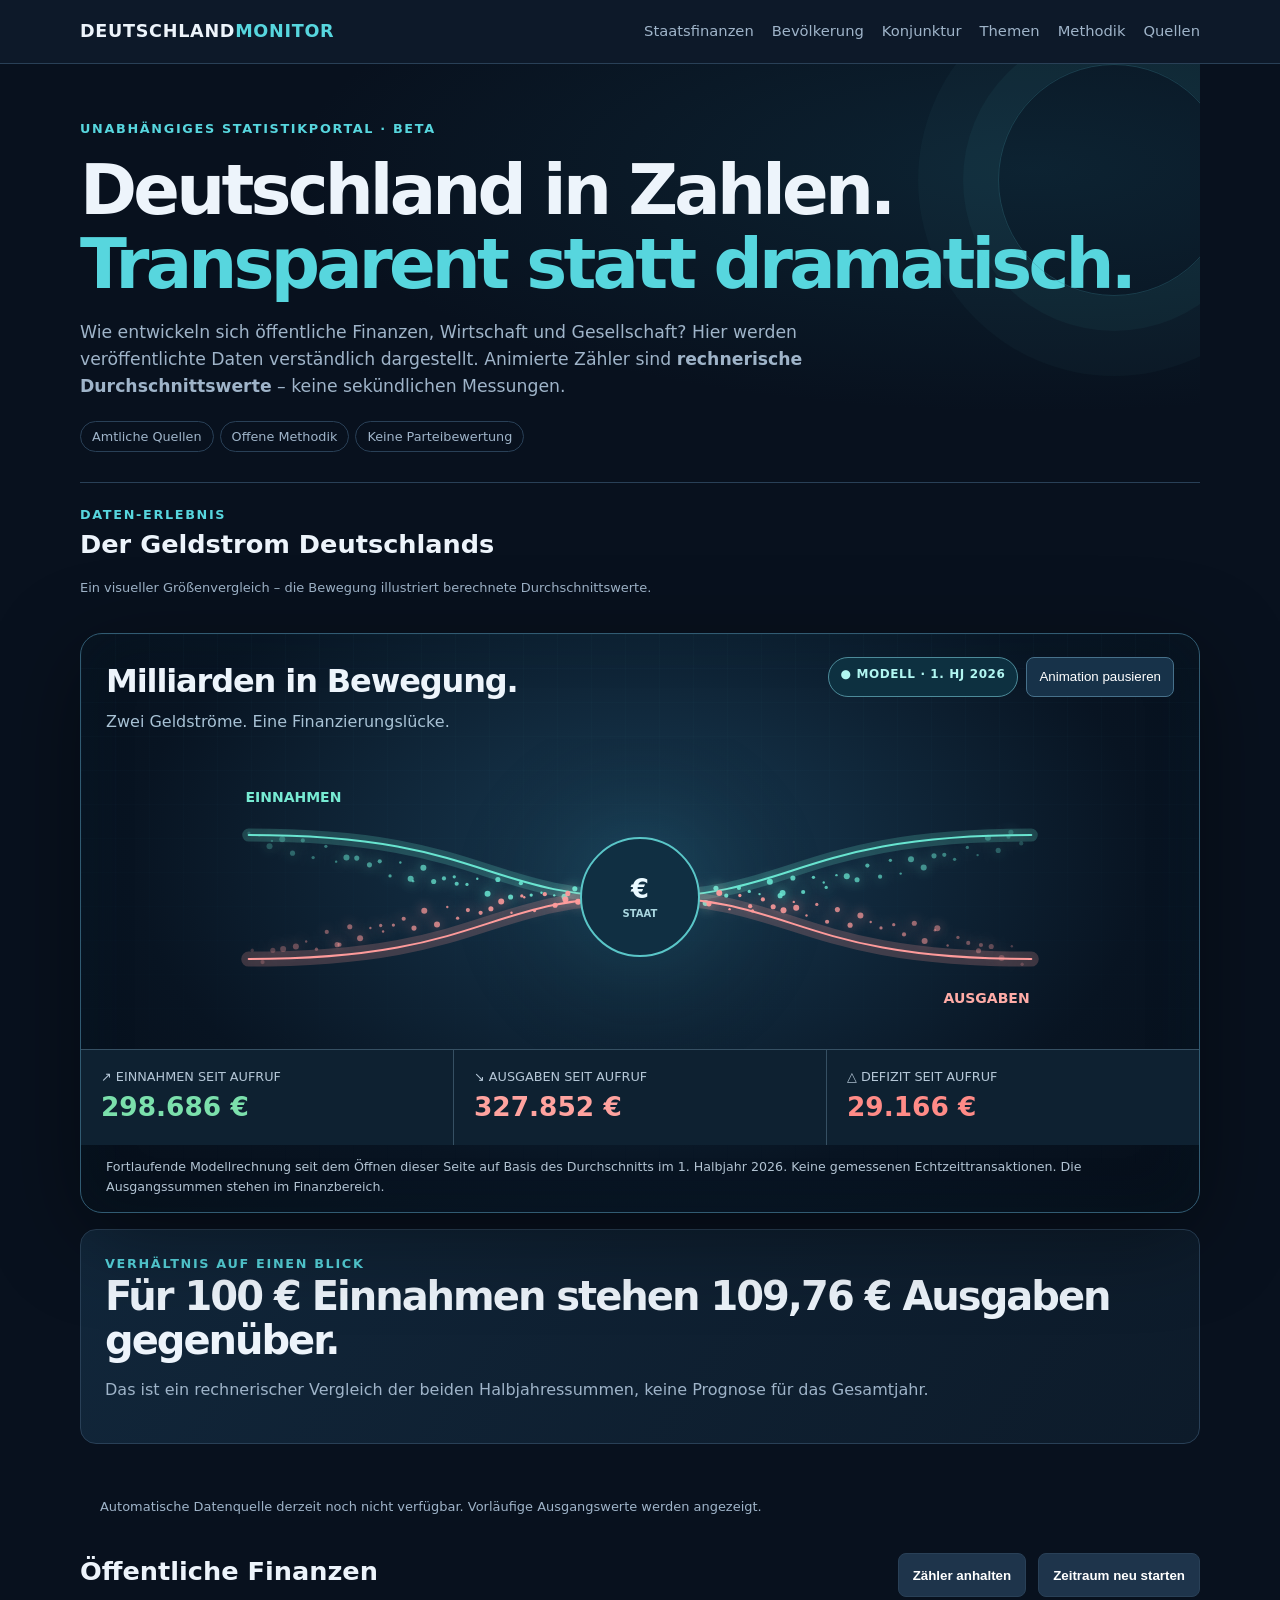
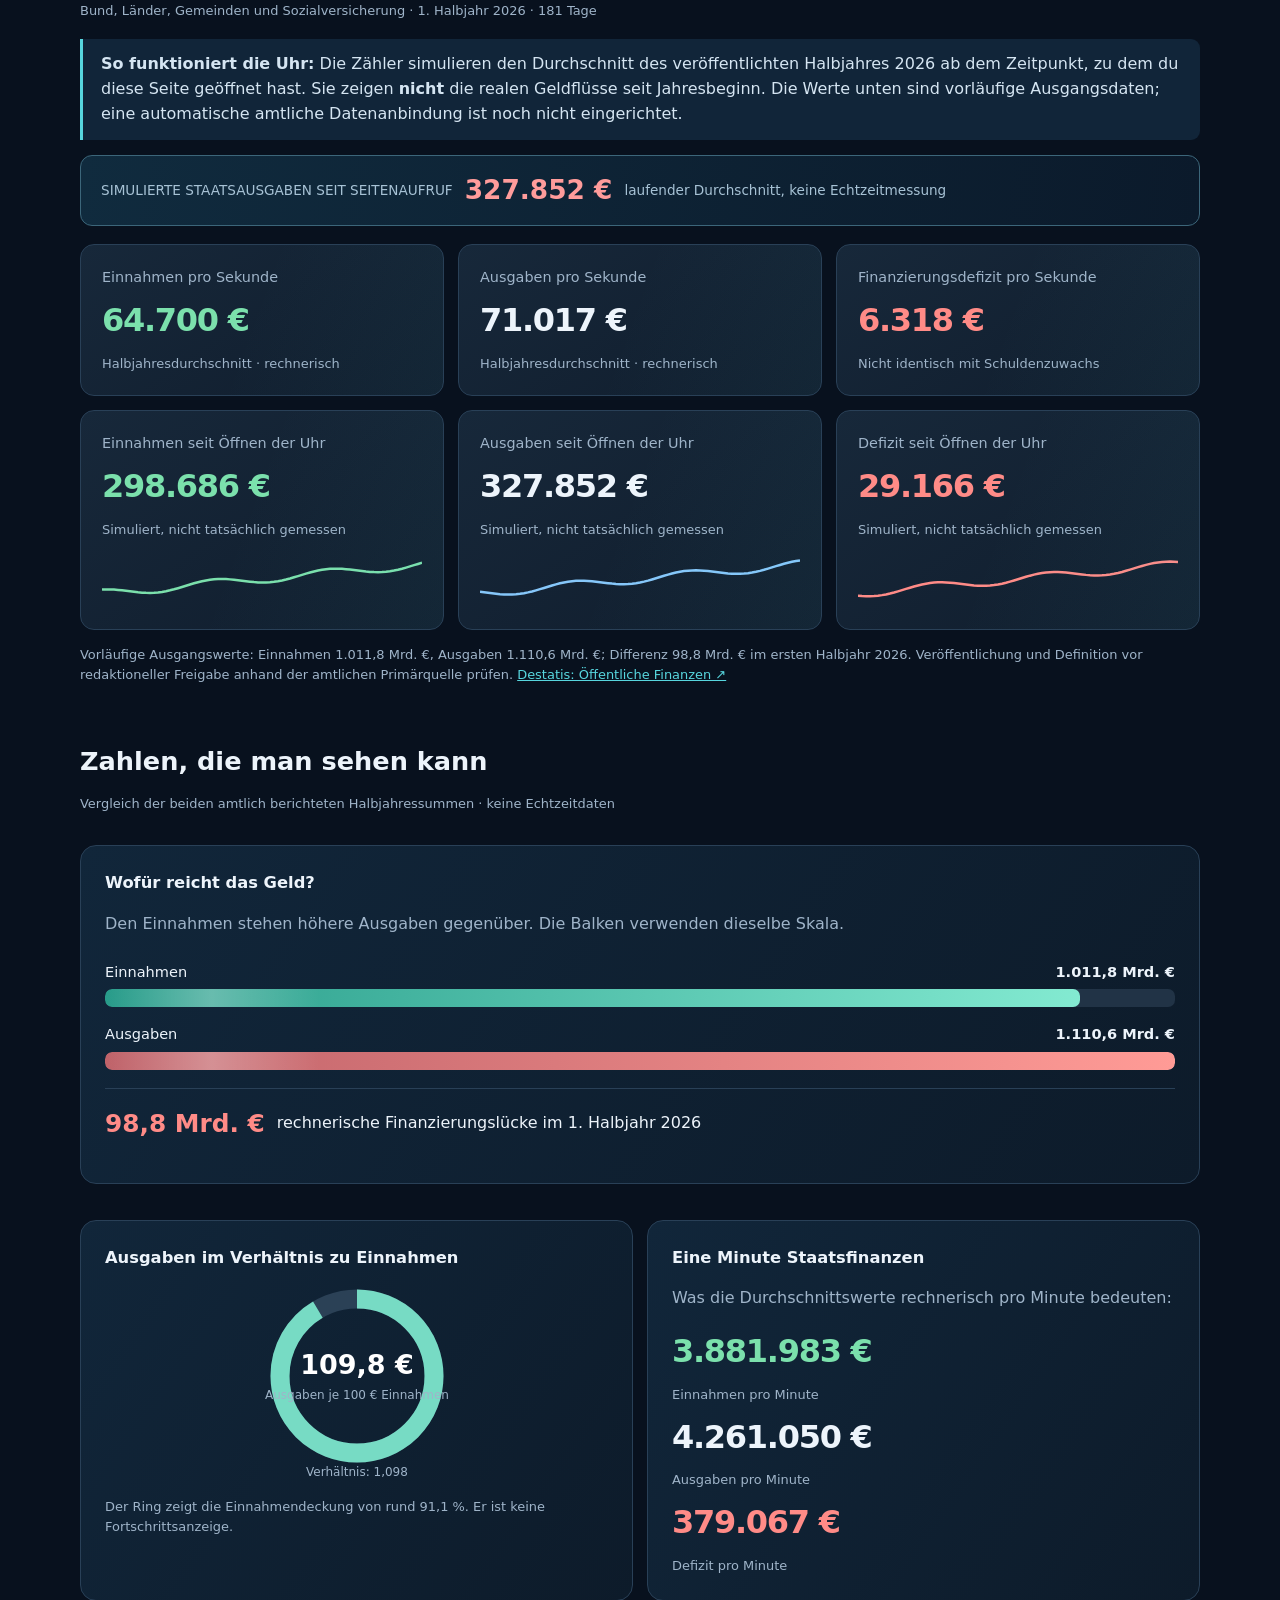
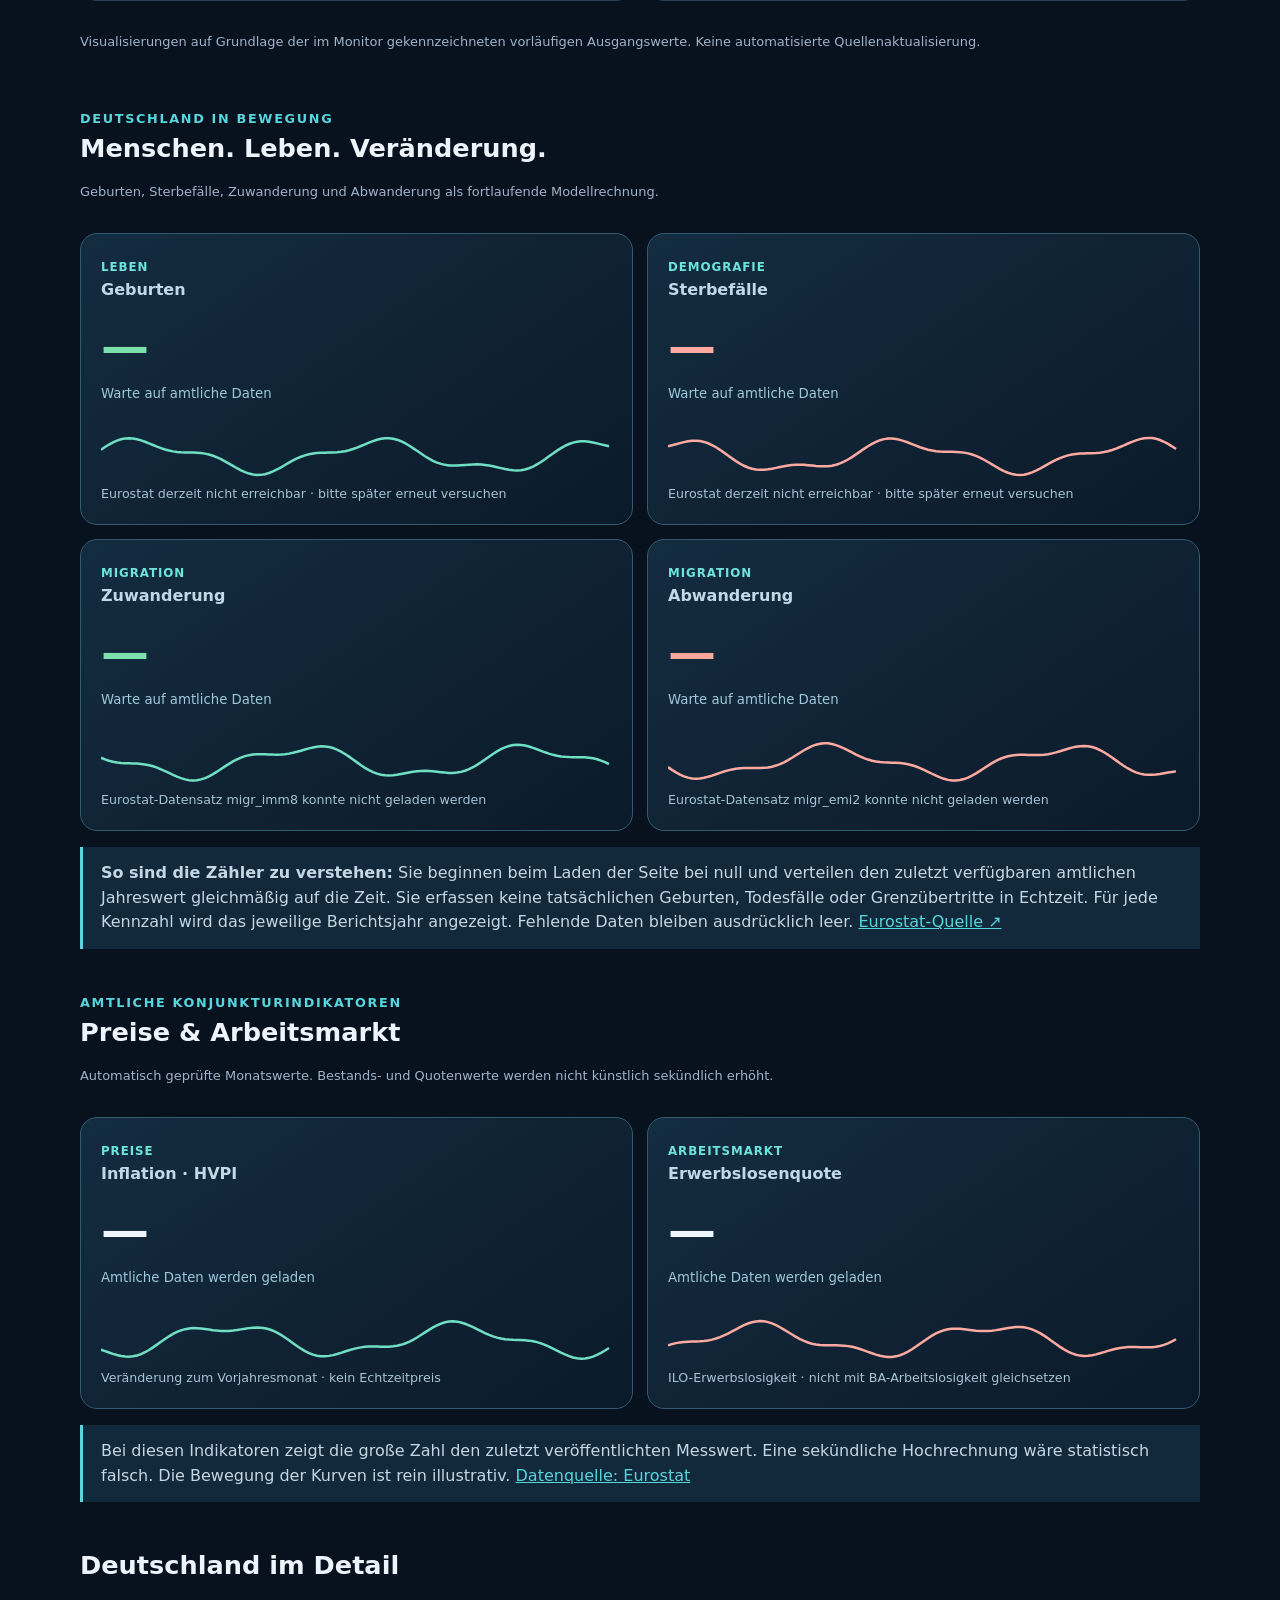
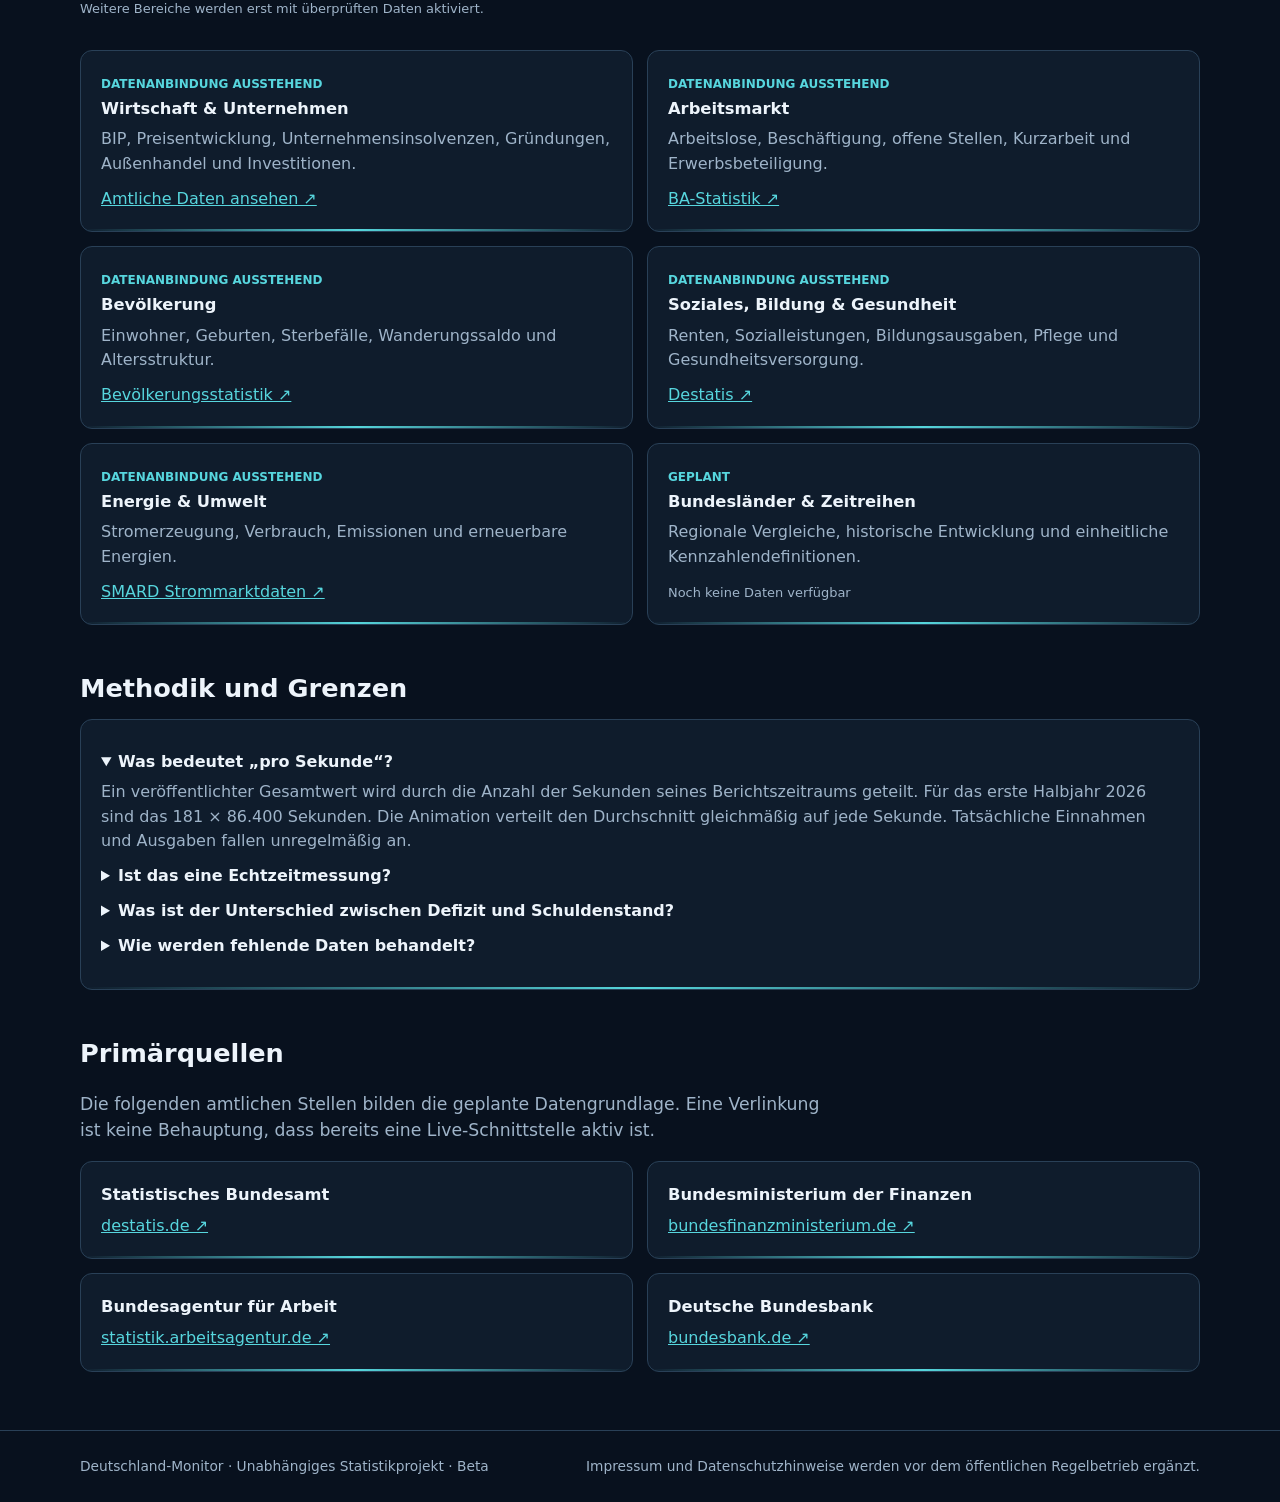
==== commit 5de5b5e9: "Connect immigration and emigration counters to their own Eurostat migration datasets" ====
--- a/deutschland-monitor/index.html
+++ b/deutschland-monitor/index.html
@@ -43,4 +43,7 @@
 </script><script>
 /* Eurostat live model: select latest non-null published observation per indicator. */
 (()=>{const endpoint='https://ec.europa.eu/eurostat/api/dissemination/statistics/1.0/data/demo_gind?geo=DE&freq=A&lang=EN';const fields={births:{name:'Births',codes:['LBIRTH'],match:/^live births(?: - total)?$/i},deaths:{name:'Deaths',codes:['DEATH'],match:/^deaths(?: - total)?$/i},immigration:{name:'Immigration',codes:['IMMIG','IMM'],match:/^immigration(?: - total)?$|^immigrants(?: - total)?$/i},emigration:{name:'Emigration',codes:['EMIG','EMI'],match:/^emigration(?: - total)?$|^emigrants(?: - total)?$/i}};const fmt=new Intl.NumberFormat('de-DE',{maximumFractionDigits:1});const fmtInt=new Intl.NumberFormat('de-DE');const start=performance.now();const running={};function duration(y){return ((y%4===0&&(y%100!==0||y%400===0))?366:365)*86400}function run(t){const seconds=Math.max(0,(t-start)/1000);for(const [key,m] of Object.entries(running)){const el=document.getElementById('p'+fields[key].name);if(el)el.textContent=fmt.format(seconds*m.value/duration(Number(m.year)))}requestAnimationFrame(run)}requestAnimationFrame(run);function select(d,key){const dim=d.dimension.indic_de.category;const rule=fields[key];const code=rule.codes.find(c=>Object.hasOwn(dim.index,c))||Object.keys(dim.label).find(c=>rule.match.test(dim.label[c]));if(!code)return null;const time=d.dimension.time.category.index;let result=null;for(const [year,pos] of Object.entries(time)){if(!/^20\d{2}$/.test(year))continue;let offset=0;for(let j=0;j<d.id.length;j++){const k=d.id[j];const c=k==='time'?pos:d.dimension[k].category.index[k==='indic_de'?code:k==='geo'?'DE':'A'];if(!Number.isInteger(c))return null;offset=offset*d.size[j]+c}const value=d.value[String(offset)];if(Number.isFinite(value)&&value>0&&(!result||Number(year)>Number(result.year)))result={value,year,code}}return result}function apply(d){if(!d||!d.dimension?.indic_de||!d.dimension?.time)return;for(const key of Object.keys(fields)){const v=select(d,key);if(!v)continue;running[key]=v;const name=fields[key].name;document.getElementById('r'+name).textContent=fmtInt.format(v.value)+' im Jahr '+v.year+' · Ø '+fmt.format(v.value/(duration(Number(v.year))/86400))+' pro Tag';document.getElementById('s'+name).textContent='Eurostat '+v.code+' · Berichtsjahr '+v.year+' · laufendes Durchschnittsmodell';}}fetch(endpoint,{cache:'no-store'}).then(r=>{if(!r.ok)throw Error('Eurostat '+r.status);return r.json()}).then(apply).catch(()=>{});})();
+</script><script>
+/* Migration totals are published in separate Eurostat tables. */
+(()=>{const defs=[{key:'Immigration',table:'migr_imm8',url:'https://ec.europa.eu/eurostat/api/dissemination/statistics/1.0/data/migr_imm8?geo=DE&sex=T&age=TOTAL&citizen=TOTAL&lang=EN'},{key:'Emigration',table:'migr_emi2',url:'https://ec.europa.eu/eurostat/api/dissemination/statistics/1.0/data/migr_emi2?geo=DE&sex=T&age=TOTAL&citizen=TOTAL&lang=EN'}];const format=new Intl.NumberFormat('de-DE',{maximumFractionDigits:1}),integer=new Intl.NumberFormat('de-DE');for(const item of defs){fetch(item.url,{cache:'no-store'}).then(r=>{if(!r.ok)throw Error(String(r.status));return r.json()}).then(d=>{const dimensions=d.dimension,ids=d.id,size=d.size;const years=dimensions?.time?.category?.index;if(!years)return;let latest=null;for(const [year,position] of Object.entries(years)){if(!/^20\d{2}$/.test(year))continue;let index=0,valid=true;for(let i=0;i<ids.length;i++){const dim=ids[i];let pos;if(dim==='time')pos=position;else{const options=dimensions[dim].category.index;const candidates=dim==='geo'?['DE']:dim==='freq'?['A']:dim==='sex'?['T']:dim==='age'?['TOTAL','Y_TOTAL']:dim==='citizen'?['TOTAL']:dim==='c_birth'?['TOTAL']:dim==='agedef'?['COMPLET']:dim==='unit'?['NR']:['TOTAL','T','NR'];pos=candidates.map(x=>options[x]).find(Number.isInteger)}if(!Number.isInteger(pos)){valid=false;break}index=index*size[i]+pos}if(!valid)continue;const value=d.value?.[String(index)];if(Number.isFinite(value)&&value>10000&&(!latest||Number(year)>Number(latest.year)))latest={year,value}}if(!latest)throw Error('No matching published total');const name=item.key;document.getElementById('r'+name).textContent=integer.format(latest.value)+' im Jahr '+latest.year+' · Ø '+format.format(latest.value/365.25)+' pro Tag';document.getElementById('s'+name).textContent='Eurostat '+item.table+' · '+latest.year+' · rechnerisches Modell';const begin=performance.now();const days=Number(latest.year)%4===0?366:365;function tick(t){document.getElementById('p'+name).textContent=format.format(latest.value*Math.max(0,t-begin)/(days*86400000));requestAnimationFrame(tick)}requestAnimationFrame(tick)}).catch(()=>{const el=document.getElementById('s'+item.key);if(el)el.textContent='Eurostat-Datensatz '+item.table+' konnte nicht geladen werden'})}})();
 </script></body></html>
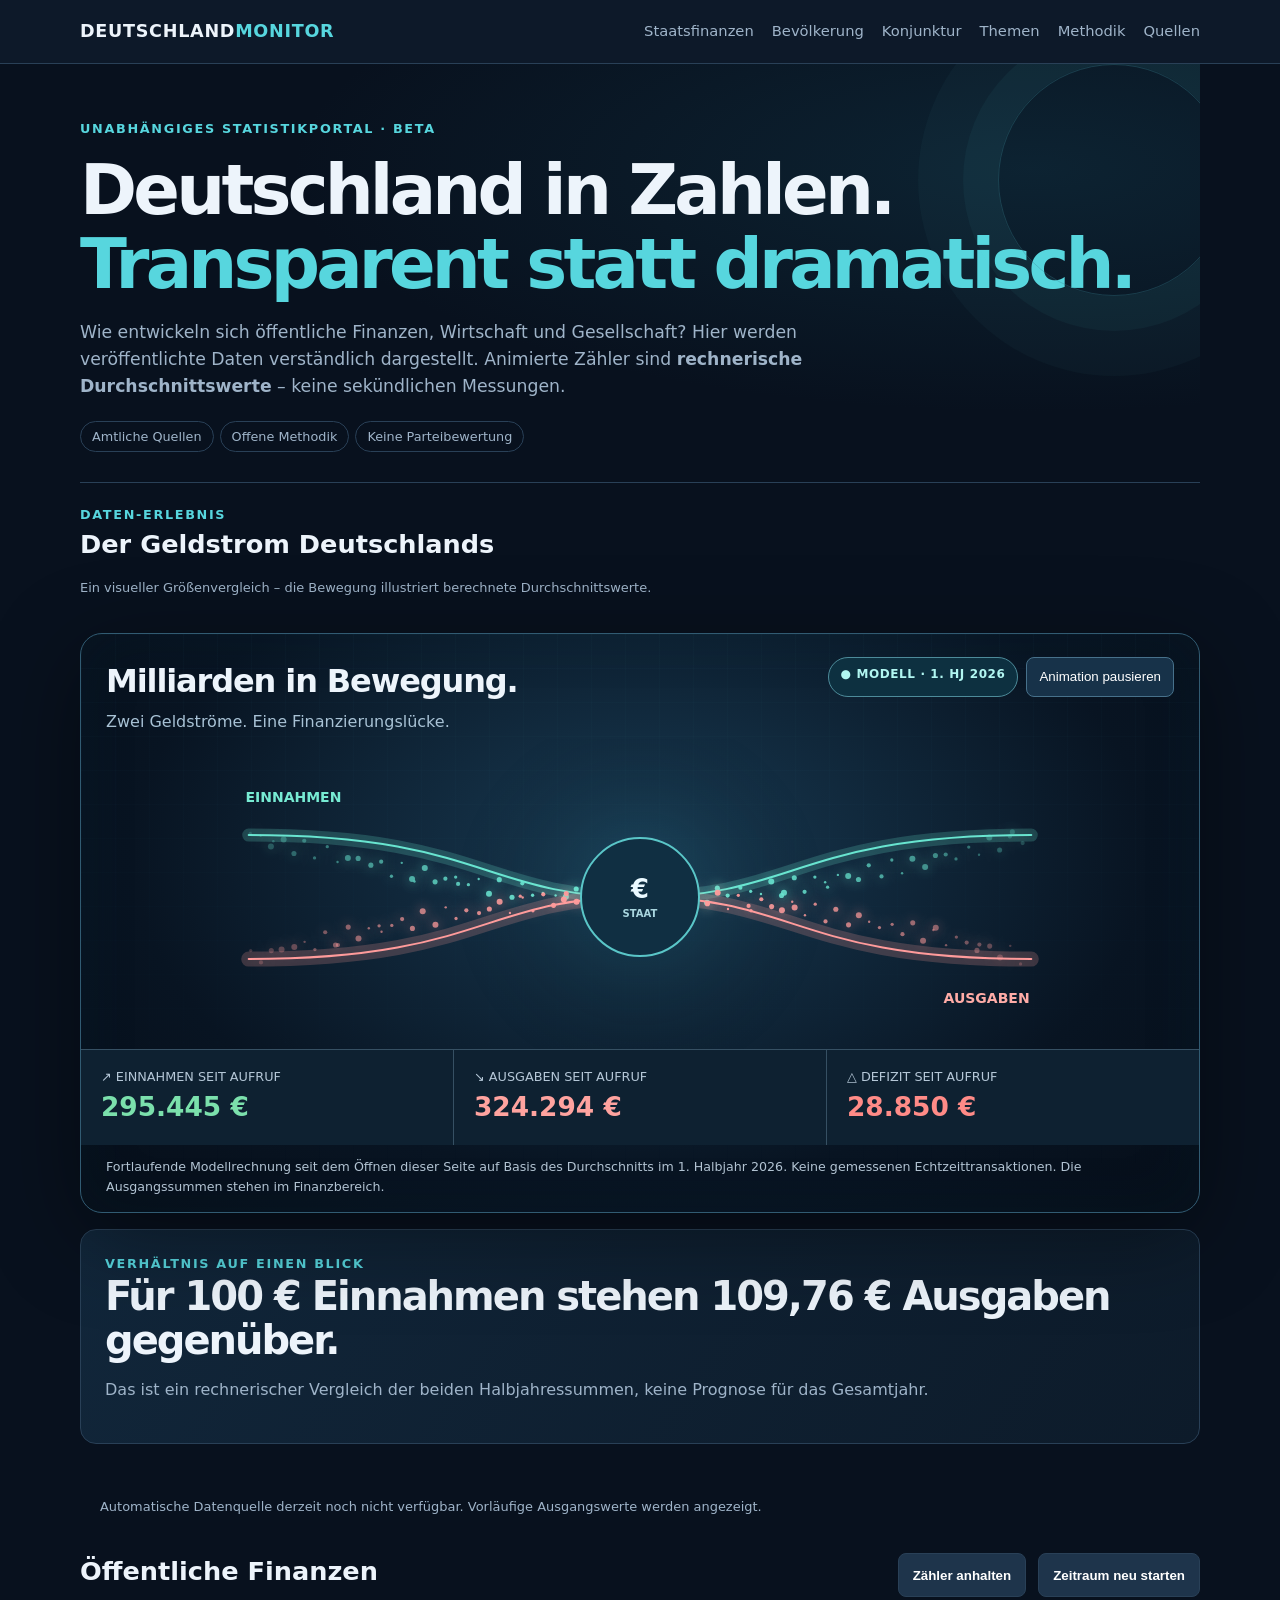
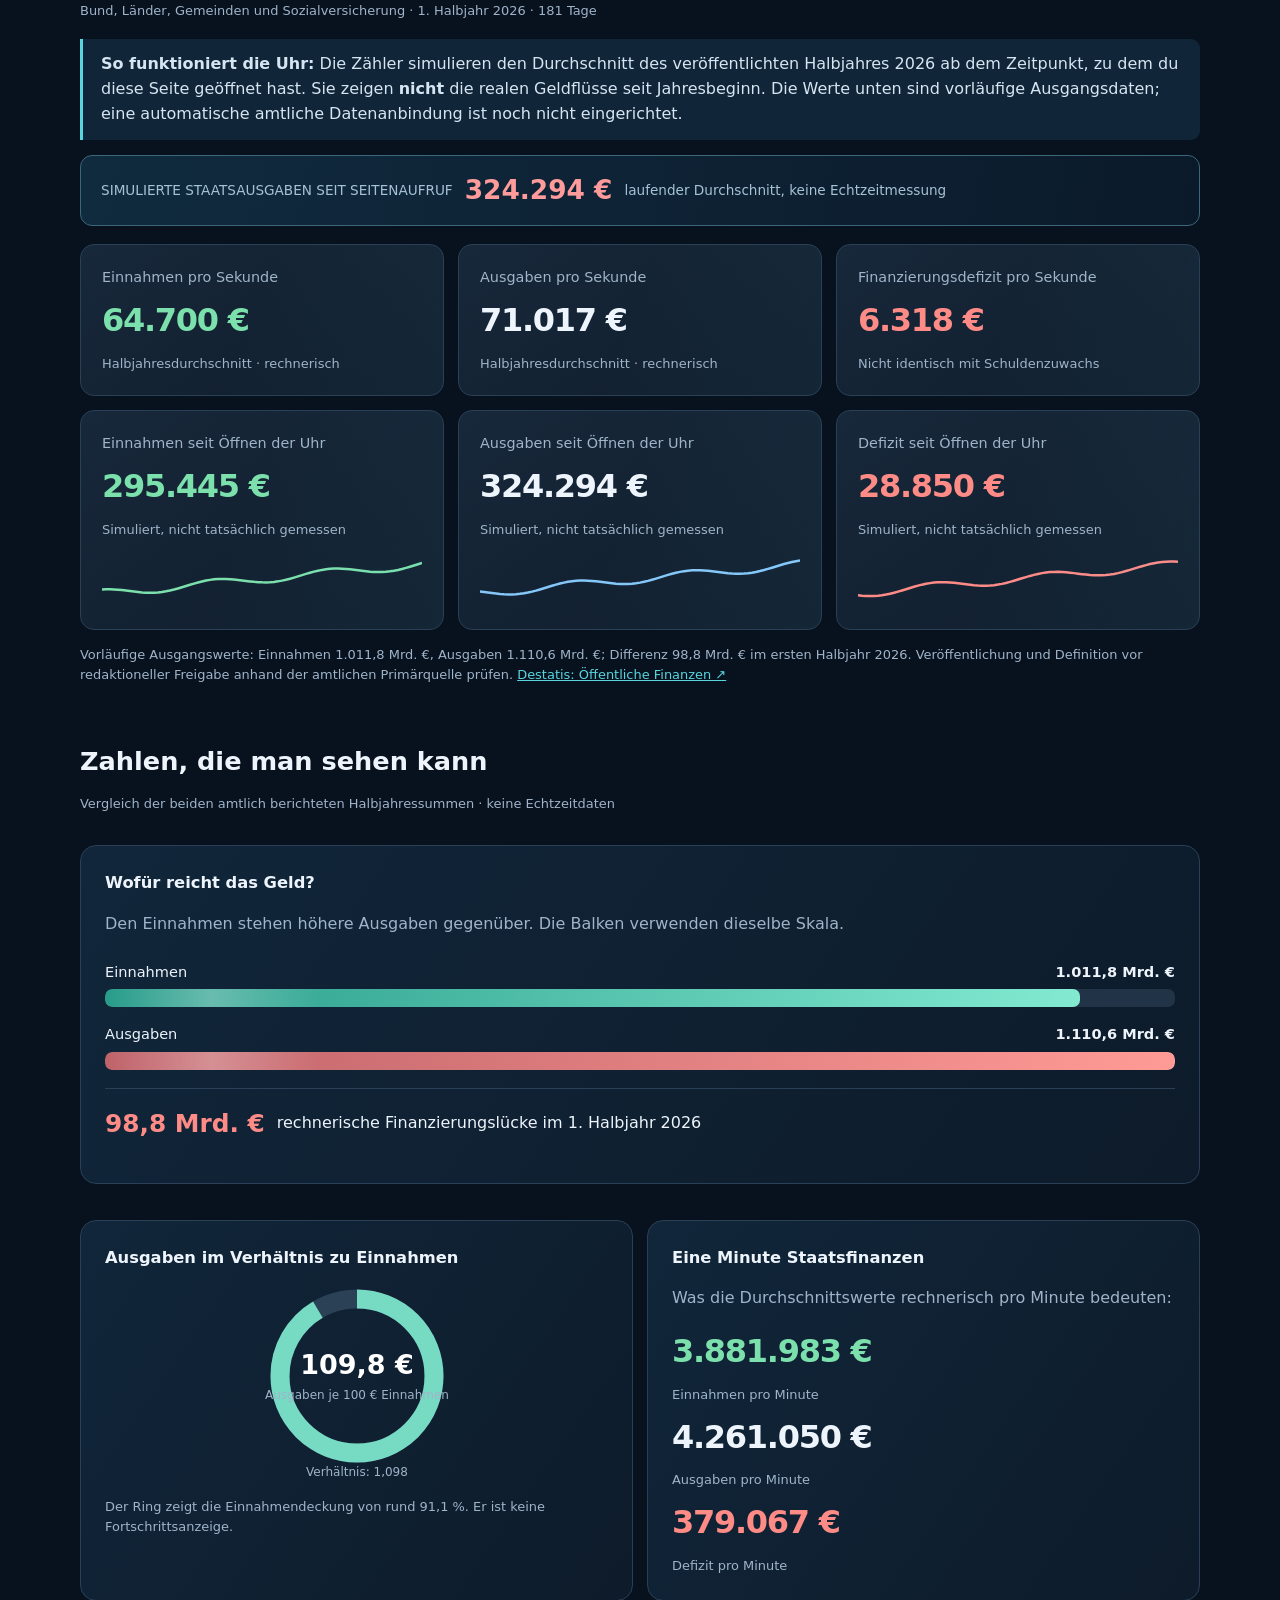
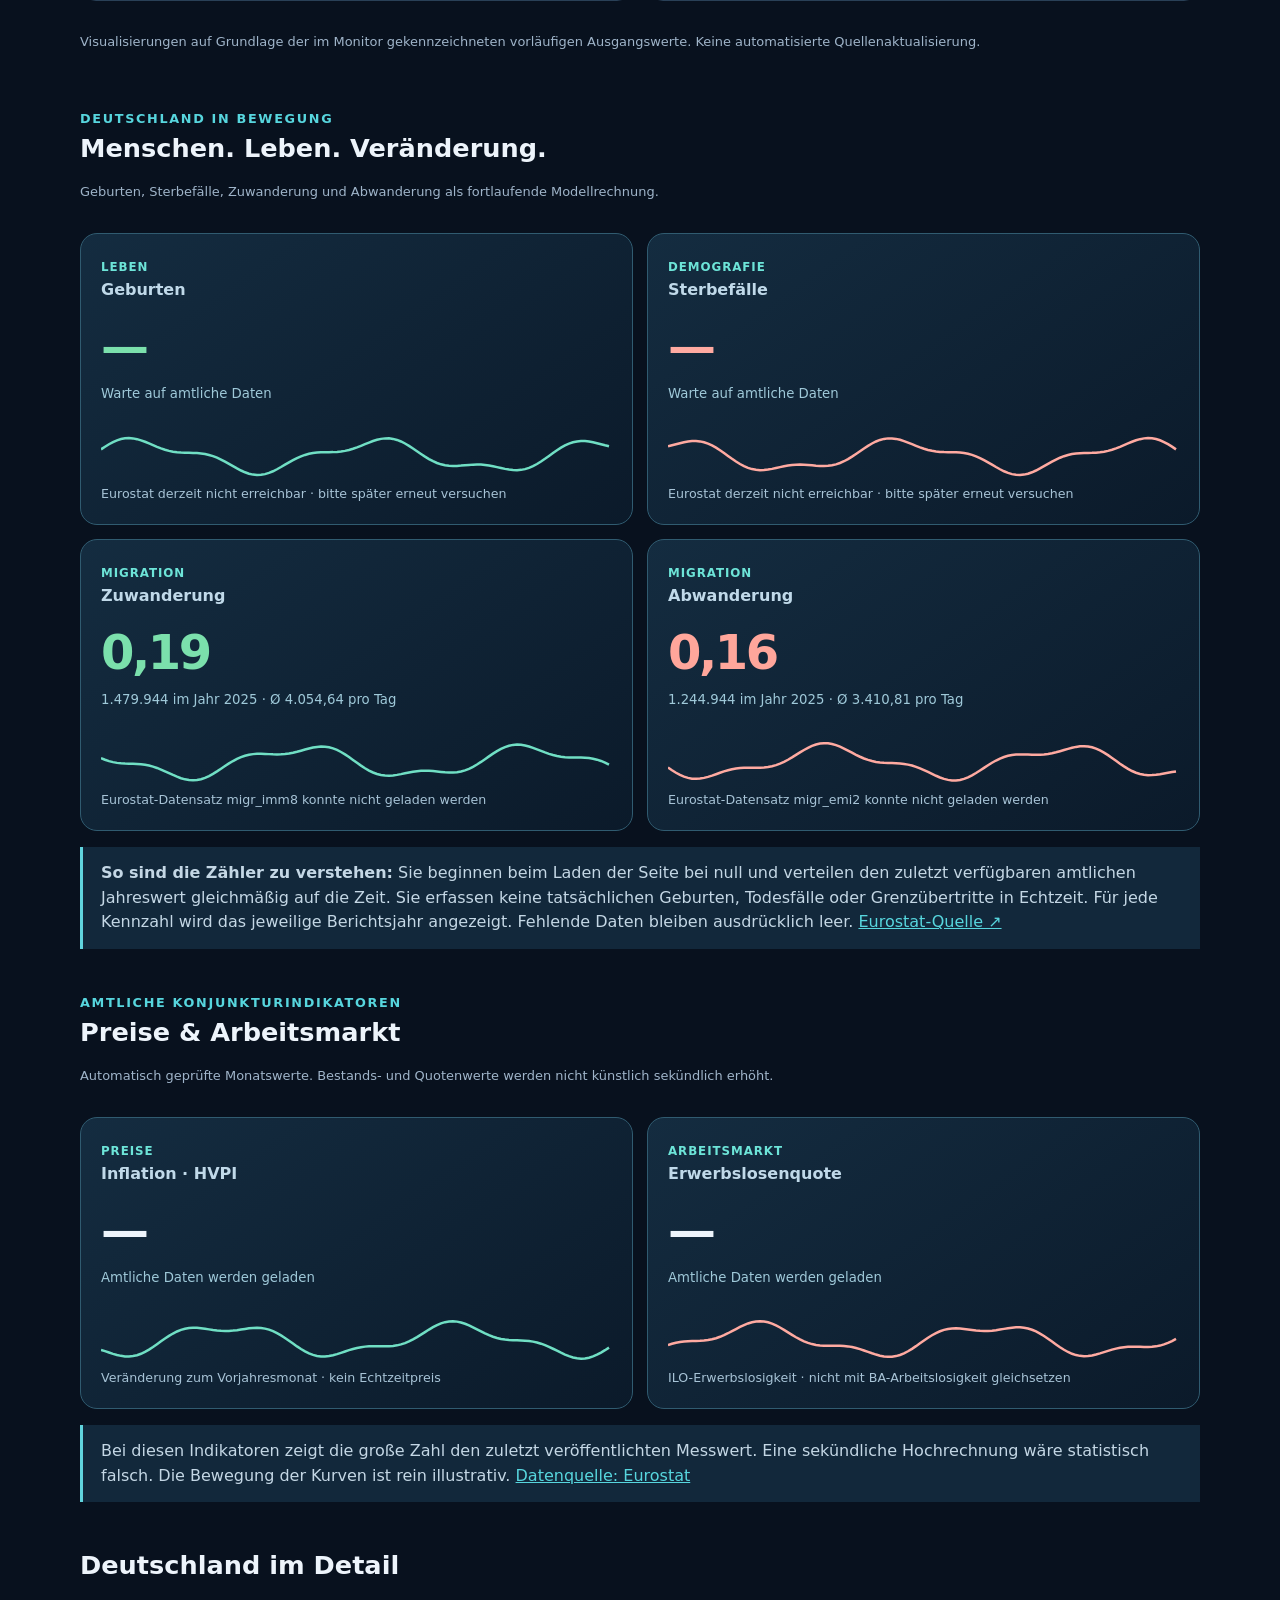
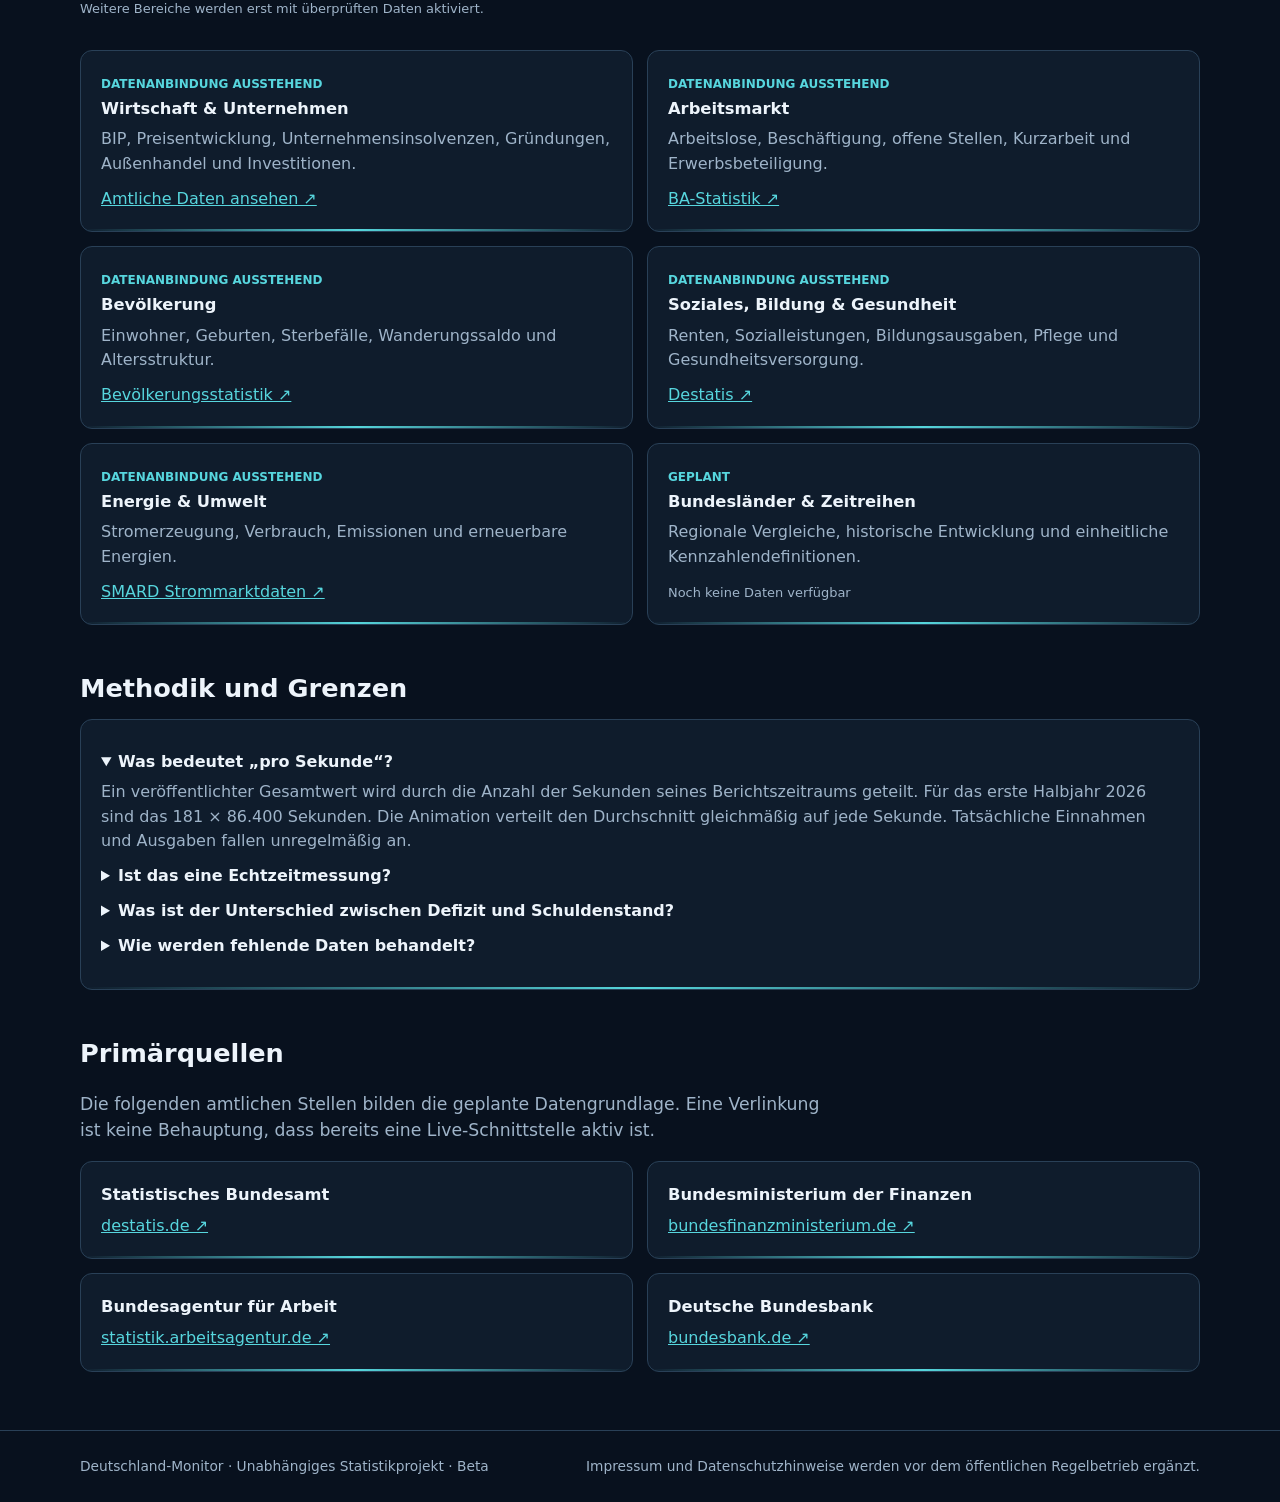
==== commit b784e519: "Show verified Destatis 2025 migration totals immediately and animate per-second projections without " ====
--- a/deutschland-monitor/index.html
+++ b/deutschland-monitor/index.html
@@ -46,4 +46,8 @@
 </script><script>
 /* Migration totals are published in separate Eurostat tables. */
 (()=>{const defs=[{key:'Immigration',table:'migr_imm8',url:'https://ec.europa.eu/eurostat/api/dissemination/statistics/1.0/data/migr_imm8?geo=DE&sex=T&age=TOTAL&citizen=TOTAL&lang=EN'},{key:'Emigration',table:'migr_emi2',url:'https://ec.europa.eu/eurostat/api/dissemination/statistics/1.0/data/migr_emi2?geo=DE&sex=T&age=TOTAL&citizen=TOTAL&lang=EN'}];const format=new Intl.NumberFormat('de-DE',{maximumFractionDigits:1}),integer=new Intl.NumberFormat('de-DE');for(const item of defs){fetch(item.url,{cache:'no-store'}).then(r=>{if(!r.ok)throw Error(String(r.status));return r.json()}).then(d=>{const dimensions=d.dimension,ids=d.id,size=d.size;const years=dimensions?.time?.category?.index;if(!years)return;let latest=null;for(const [year,position] of Object.entries(years)){if(!/^20\d{2}$/.test(year))continue;let index=0,valid=true;for(let i=0;i<ids.length;i++){const dim=ids[i];let pos;if(dim==='time')pos=position;else{const options=dimensions[dim].category.index;const candidates=dim==='geo'?['DE']:dim==='freq'?['A']:dim==='sex'?['T']:dim==='age'?['TOTAL','Y_TOTAL']:dim==='citizen'?['TOTAL']:dim==='c_birth'?['TOTAL']:dim==='agedef'?['COMPLET']:dim==='unit'?['NR']:['TOTAL','T','NR'];pos=candidates.map(x=>options[x]).find(Number.isInteger)}if(!Number.isInteger(pos)){valid=false;break}index=index*size[i]+pos}if(!valid)continue;const value=d.value?.[String(index)];if(Number.isFinite(value)&&value>10000&&(!latest||Number(year)>Number(latest.year)))latest={year,value}}if(!latest)throw Error('No matching published total');const name=item.key;document.getElementById('r'+name).textContent=integer.format(latest.value)+' im Jahr '+latest.year+' · Ø '+format.format(latest.value/365.25)+' pro Tag';document.getElementById('s'+name).textContent='Eurostat '+item.table+' · '+latest.year+' · rechnerisches Modell';const begin=performance.now();const days=Number(latest.year)%4===0?366:365;function tick(t){document.getElementById('p'+name).textContent=format.format(latest.value*Math.max(0,t-begin)/(days*86400000));requestAnimationFrame(tick)}requestAnimationFrame(tick)}).catch(()=>{const el=document.getElementById('s'+item.key);if(el)el.textContent='Eurostat-Datensatz '+item.table+' konnte nicht geladen werden'})}})();
+</script><script>
+/* Verified Destatis annual migration totals, reporting year 2025.
+   Deterministic initial rendering, no network dependency. */
+(()=>{const source='https://www.destatis.de/DE/Themen/Gesellschaft-Umwelt/Bevoelkerung/Wanderungen/Tabellen/wanderungen-zwischen-deutschland-und-dem-ausland-jahr-02.html';const year=2025;const data=[['Immigration',1479944],['Emigration',1244944]];const fmt=new Intl.NumberFormat('de-DE',{maximumFractionDigits:2});const whole=new Intl.NumberFormat('de-DE');const seconds=365*86400;const base=performance.now();for(const [name,total] of data){const num=document.getElementById('p'+name),rate=document.getElementById('r'+name),status=document.getElementById('s'+name);if(!num||!rate||!status)continue;rate.textContent=whole.format(total)+' im Jahr '+year+' · Ø '+fmt.format(total/365)+' pro Tag';status.innerHTML='Quelle: <a href="'+source+'" target="_blank" rel="noopener noreferrer">Destatis, '+year+'</a> · Hochrechnung, keine Echtzeitmessung';num.textContent='0,00';}function animate(now){for(const [name,total] of data){const num=document.getElementById('p'+name);if(num)num.textContent=fmt.format(total*Math.max(0,now-base)/1000/seconds)}requestAnimationFrame(animate)}requestAnimationFrame(animate)})();
 </script></body></html>
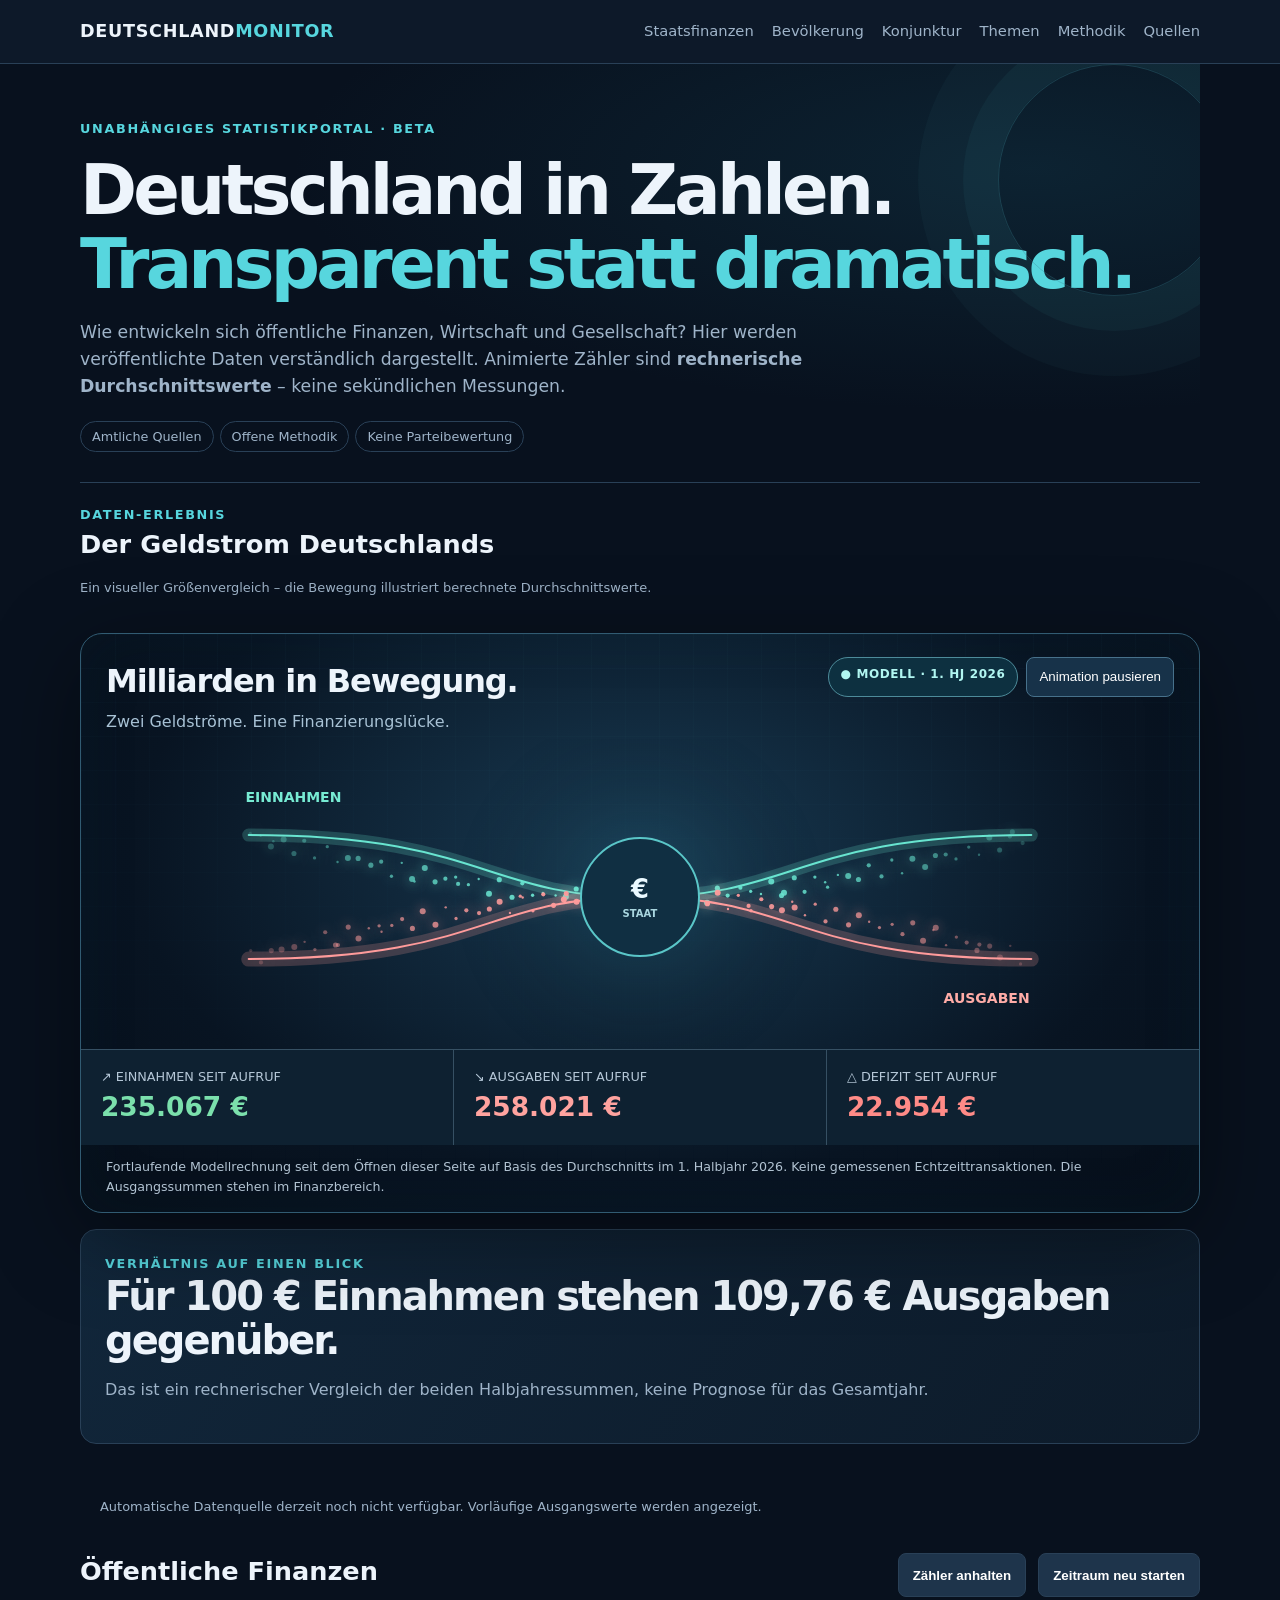
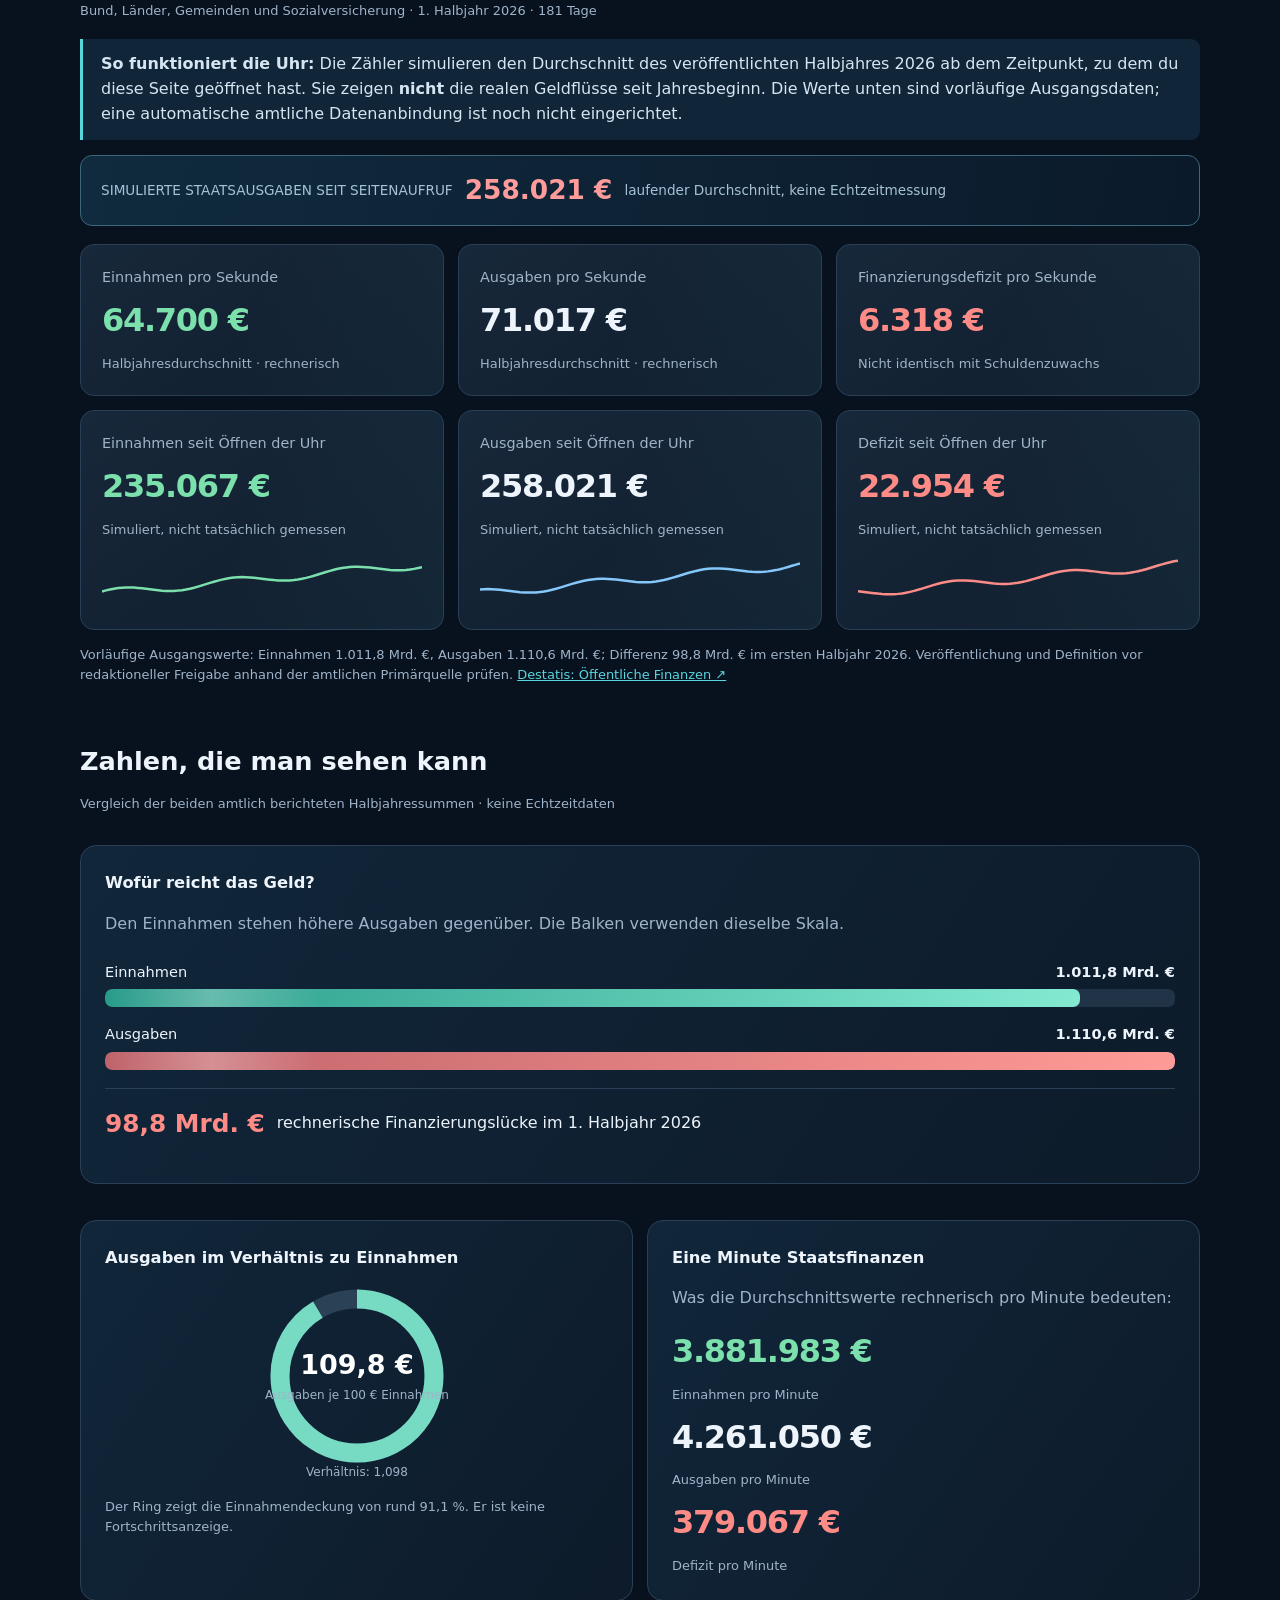
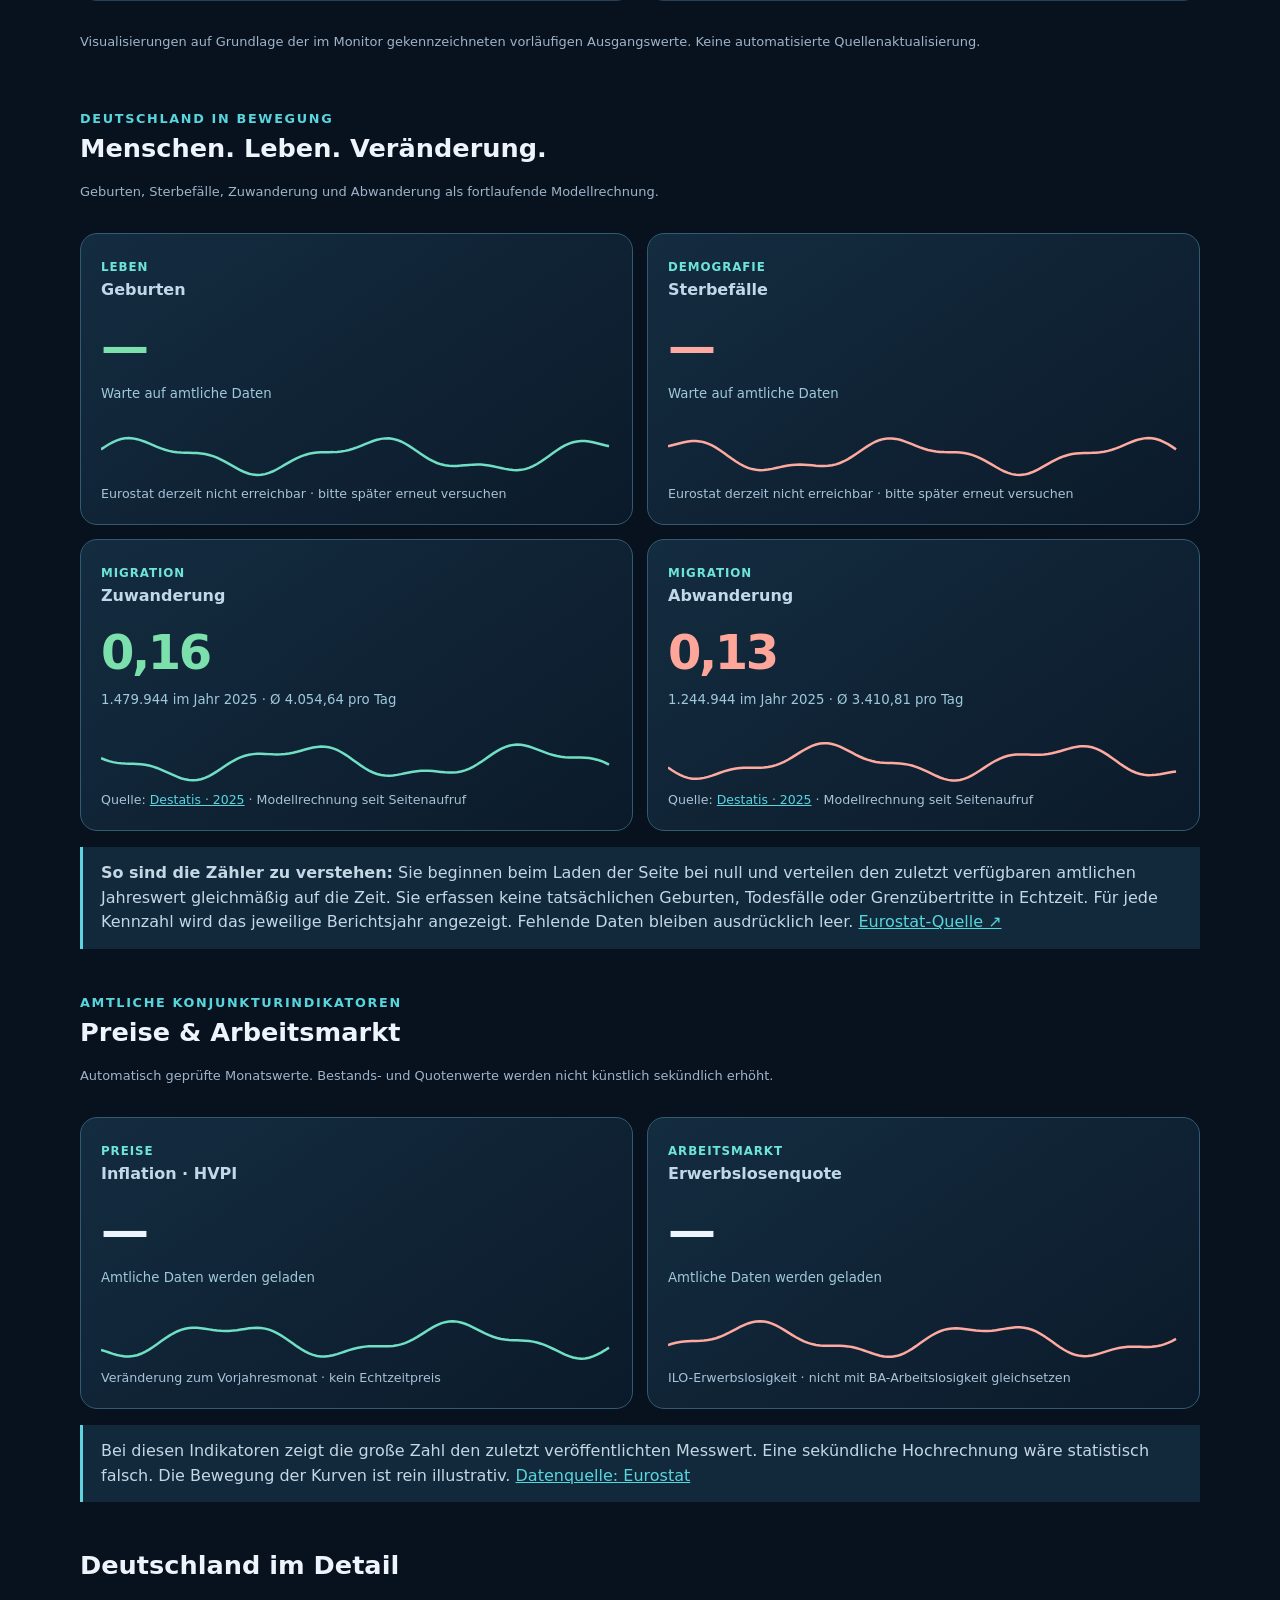
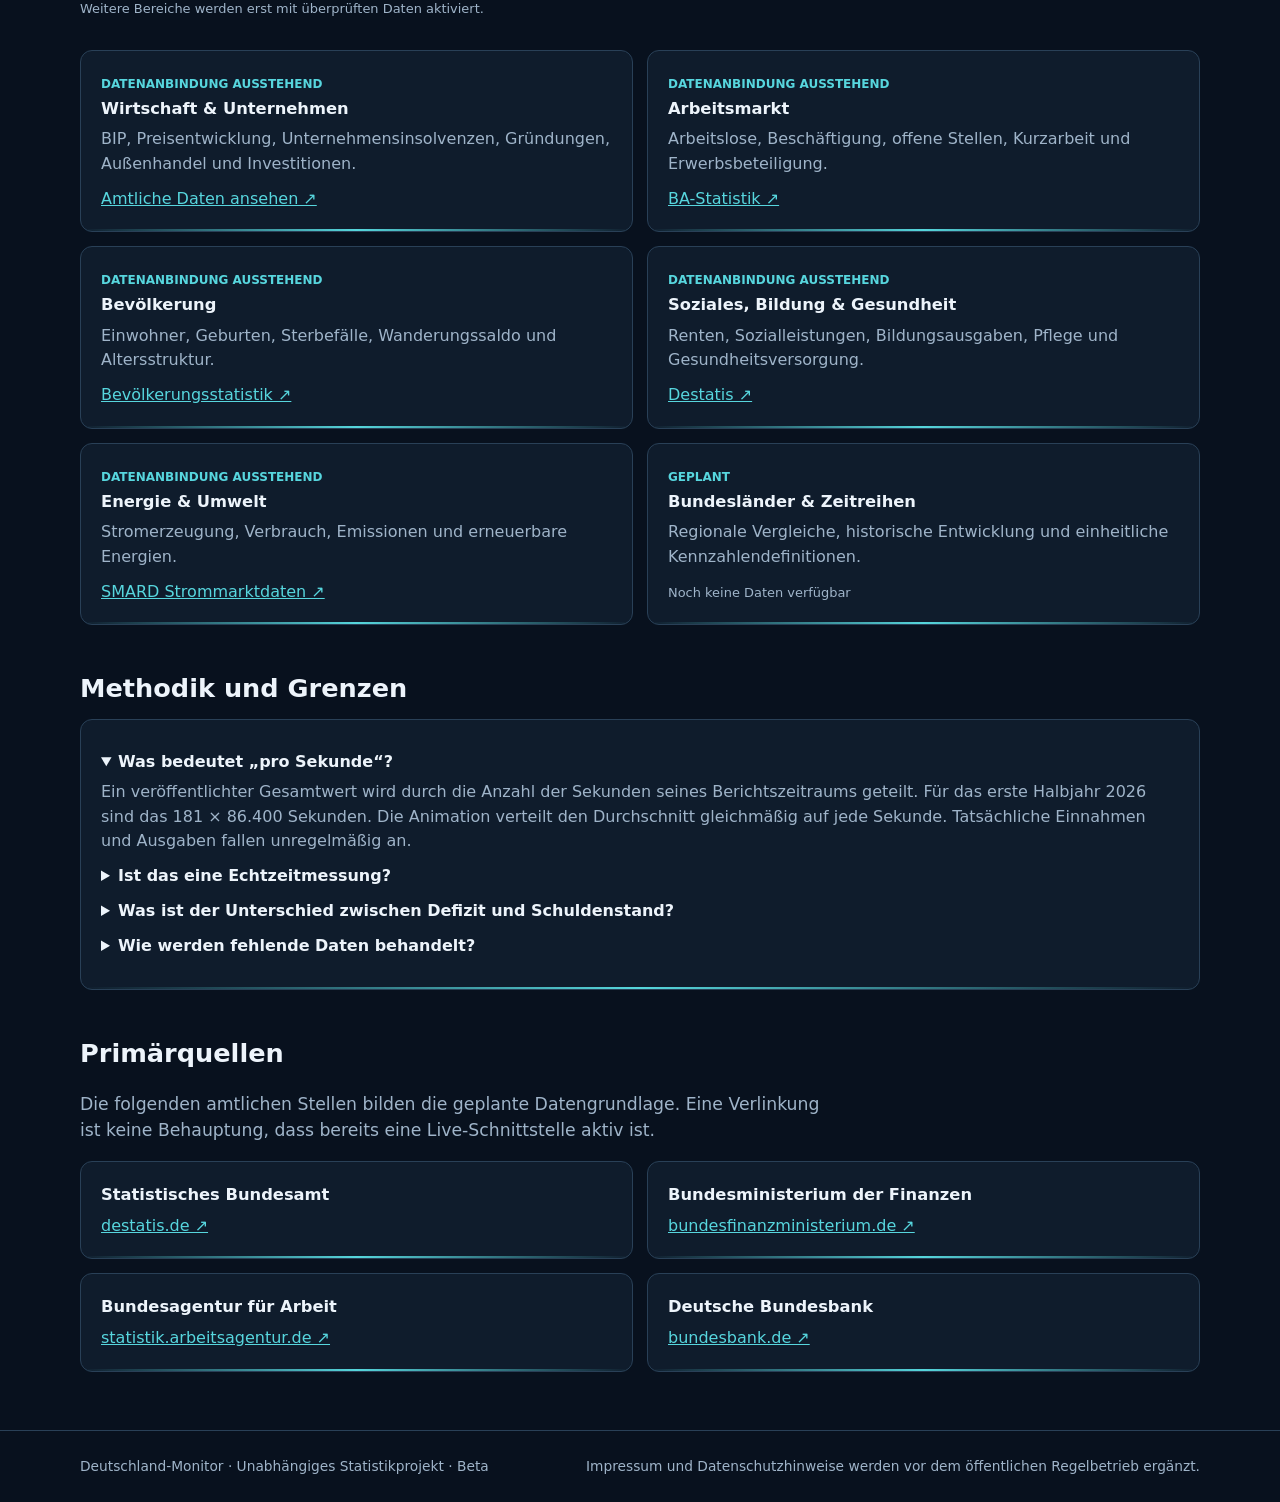
==== commit c0069600: "Remove competing migration API scripts and render deterministic published-year model counters" ====
--- a/deutschland-monitor/index.html
+++ b/deutschland-monitor/index.html
@@ -41,13 +41,29 @@
 </script><script>(()=>{const cs=[...document.querySelectorAll('canvas[data-spark]')];if(!cs.length)return;const reduce=matchMedia('(prefers-reduced-motion: reduce)').matches;let raf=0;function draw(t){cs.forEach((c,i)=>{const r=c.getBoundingClientRect();if(!r.width)return;const d=Math.min(devicePixelRatio||1,2);c.width=Math.round(r.width*d);c.height=Math.round(r.height*d);const g=c.getContext('2d');g.setTransform(d,0,0,d,0,0);g.beginPath();for(let x=0;x<=r.width;x+=4){const y=r.height*.75-x/r.width*r.height*.5+Math.sin(x*.055+(reduce?0:t*.001)+i)*4;if(x===0)g.moveTo(x,y);else g.lineTo(x,y)}g.strokeStyle=['#7be0ac','#86c7fa','#ff8b87'][i%3];g.lineWidth=2.5;g.stroke()});if(!reduce)raf=requestAnimationFrame(draw)}draw(0);document.addEventListener('visibilitychange',()=>{if(document.hidden)cancelAnimationFrame(raf);else if(!reduce)requestAnimationFrame(draw)})})();</script><script>(()=>{const names={births:'Births',deaths:'Deaths',immigration:'Immigration',emigration:'Emigration'};const loaded={};const nf=new Intl.NumberFormat('de-DE',{maximumFractionDigits:2});const sec=year=>((year%4===0&&(year%100!==0||year%400===0))?366:365)*86400;let start=performance.now();function render(now){const t=Math.max(0,(now-start)/1000);for(const [key,name] of Object.entries(names)){const x=loaded[key];if(!x)continue;document.getElementById('p'+name).textContent=nf.format(x.value*t/sec(Number(x.year)));}requestAnimationFrame(render)}requestAnimationFrame(render);fetch('./demography.json?ts='+Date.now(),{cache:'no-store'}).then(r=>{if(!r.ok)throw Error('No verified dataset');return r.json()}).then(data=>{if(data.dataset!=='demo_gind'||data.geo!=='DE')throw Error('Invalid dataset');let found=0;for(const [key,name] of Object.entries(names)){const x=data.metrics?.[key];if(!x||!Number.isFinite(x.value)||x.value<0||!/^20\\d{2}$/.test(String(x.year)))continue;loaded[key]=x;found++;document.getElementById('r'+name).textContent=nf.format(x.value)+' im Jahr '+x.year+' · Ø '+nf.format(x.value/365.25)+' pro Tag';document.getElementById('s'+name).textContent='Quelle: Eurostat · Berichtsjahr '+x.year+' · simuliert seit Seitenaufruf';}if(found)start=performance.now()}).catch(()=>{});const cvs=[...document.querySelectorAll('[data-popchart]')];const reduced=matchMedia('(prefers-reduced-motion: reduce)').matches;let frame=0;function waves(){cvs.forEach((c,i)=>{const r=c.getBoundingClientRect();if(!r.width)return;const d=Math.min(devicePixelRatio||1,2);c.width=Math.round(r.width*d);c.height=Math.round(r.height*d);const g=c.getContext('2d');g.setTransform(d,0,0,d,0,0);g.beginPath();for(let x=0;x<r.width;x+=4){const y=r.height*.65-Math.sin(x*.027+(reduced?0:frame*.015)+i)*14-Math.sin(x*.07-i)*5;if(x===0)g.moveTo(x,y);else g.lineTo(x,y)}g.strokeStyle=i%2?'#ffaaa1':'#70dfc4';g.lineWidth=2.5;g.stroke()});frame++;if(!reduced)requestAnimationFrame(waves)}waves()})();</script><script>(()=>{fetch('./indicators.json?ts='+Date.now(),{cache:'no-store'}).then(r=>{if(!r.ok)throw Error('Unavailable');return r.json()}).then(d=>{if(d.source!=='Eurostat')return;for(const key of ['inflation','unemployment']){const x=d.metrics?.[key];if(!x||!Number.isFinite(x.value)||!/^20\\d{2}-\\d{2}$/.test(x.period))continue;document.getElementById(key+'Now').textContent=new Intl.NumberFormat('de-DE',{maximumFractionDigits:1,minimumFractionDigits:1}).format(x.value)+' %';document.getElementById(key+'Date').textContent='Amtlicher Monatswert '+x.period+' · Eurostat '+x.dataset;}}).catch(()=>{});})();</script><script>
 (()=>{const url='https://ec.europa.eu/eurostat/api/dissemination/statistics/1.0/data/demo_gind?geo=DE&freq=A&lang=EN';const fmt=new Intl.NumberFormat('de-DE',{maximumFractionDigits:0});fetch(url,{cache:'no-store'}).then(r=>{if(!r.ok)throw Error('API '+r.status);return r.json()}).then(d=>{const ids=d.id,sizes=d.size,dimensions=d.dimension,values=d.value;for(const [key,code,name] of [['births','LBIRTH','Births'],['deaths','DEATH','Deaths']]){if(!dimensions.indic_de.category.index.hasOwnProperty(code))continue;let selected;for(const [year,pos] of Object.entries(dimensions.time.category.index)){if(!/^20\d{2}$/.test(year))continue;let index=0;for(let i=0;i<ids.length;i++){const dim=ids[i];const val=dim==='time'?pos:dimensions[dim].category.index[dim==='indic_de'?code:dim==='geo'?'DE':'A'];index=index*sizes[i]+val}const n=values[String(index)];if(Number.isFinite(n)&&n>200000&&(!selected||Number(year)>Number(selected.year)))selected={year,value:n}}if(!selected)continue;const number=document.getElementById('p'+name),rate=document.getElementById('r'+name),status=document.getElementById('s'+name);if(!number||!rate||!status)return;const start=performance.now(),days=Number(selected.year)%4===0?366:365;rate.textContent=fmt.format(selected.value)+' im Jahr '+selected.year+' · Ø '+fmt.format(selected.value/days)+' pro Tag';status.textContent='Quelle: Eurostat · '+selected.year+' · Modellrechnung ab Seitenaufruf';function tick(t){number.textContent=new Intl.NumberFormat('de-DE',{maximumFractionDigits:2}).format(selected.value*Math.max(0,t-start)/(days*86400000));requestAnimationFrame(tick)}requestAnimationFrame(tick)}}).catch(e=>{for(const name of ['Births','Deaths']){const el=document.getElementById('s'+name);if(el)el.textContent='Eurostat derzeit nicht erreichbar · bitte später erneut versuchen'}})})();
 </script><script>
-/* Eurostat live model: select latest non-null published observation per indicator. */
-(()=>{const endpoint='https://ec.europa.eu/eurostat/api/dissemination/statistics/1.0/data/demo_gind?geo=DE&freq=A&lang=EN';const fields={births:{name:'Births',codes:['LBIRTH'],match:/^live births(?: - total)?$/i},deaths:{name:'Deaths',codes:['DEATH'],match:/^deaths(?: - total)?$/i},immigration:{name:'Immigration',codes:['IMMIG','IMM'],match:/^immigration(?: - total)?$|^immigrants(?: - total)?$/i},emigration:{name:'Emigration',codes:['EMIG','EMI'],match:/^emigration(?: - total)?$|^emigrants(?: - total)?$/i}};const fmt=new Intl.NumberFormat('de-DE',{maximumFractionDigits:1});const fmtInt=new Intl.NumberFormat('de-DE');const start=performance.now();const running={};function duration(y){return ((y%4===0&&(y%100!==0||y%400===0))?366:365)*86400}function run(t){const seconds=Math.max(0,(t-start)/1000);for(const [key,m] of Object.entries(running)){const el=document.getElementById('p'+fields[key].name);if(el)el.textContent=fmt.format(seconds*m.value/duration(Number(m.year)))}requestAnimationFrame(run)}requestAnimationFrame(run);function select(d,key){const dim=d.dimension.indic_de.category;const rule=fields[key];const code=rule.codes.find(c=>Object.hasOwn(dim.index,c))||Object.keys(dim.label).find(c=>rule.match.test(dim.label[c]));if(!code)return null;const time=d.dimension.time.category.index;let result=null;for(const [year,pos] of Object.entries(time)){if(!/^20\d{2}$/.test(year))continue;let offset=0;for(let j=0;j<d.id.length;j++){const k=d.id[j];const c=k==='time'?pos:d.dimension[k].category.index[k==='indic_de'?code:k==='geo'?'DE':'A'];if(!Number.isInteger(c))return null;offset=offset*d.size[j]+c}const value=d.value[String(offset)];if(Number.isFinite(value)&&value>0&&(!result||Number(year)>Number(result.year)))result={value,year,code}}return result}function apply(d){if(!d||!d.dimension?.indic_de||!d.dimension?.time)return;for(const key of Object.keys(fields)){const v=select(d,key);if(!v)continue;running[key]=v;const name=fields[key].name;document.getElementById('r'+name).textContent=fmtInt.format(v.value)+' im Jahr '+v.year+' · Ø '+fmt.format(v.value/(duration(Number(v.year))/86400))+' pro Tag';document.getElementById('s'+name).textContent='Eurostat '+v.code+' · Berichtsjahr '+v.year+' · laufendes Durchschnittsmodell';}}fetch(endpoint,{cache:'no-store'}).then(r=>{if(!r.ok)throw Error('Eurostat '+r.status);return r.json()}).then(apply).catch(()=>{});})();
-</script><script>
-/* Migration totals are published in separate Eurostat tables. */
-(()=>{const defs=[{key:'Immigration',table:'migr_imm8',url:'https://ec.europa.eu/eurostat/api/dissemination/statistics/1.0/data/migr_imm8?geo=DE&sex=T&age=TOTAL&citizen=TOTAL&lang=EN'},{key:'Emigration',table:'migr_emi2',url:'https://ec.europa.eu/eurostat/api/dissemination/statistics/1.0/data/migr_emi2?geo=DE&sex=T&age=TOTAL&citizen=TOTAL&lang=EN'}];const format=new Intl.NumberFormat('de-DE',{maximumFractionDigits:1}),integer=new Intl.NumberFormat('de-DE');for(const item of defs){fetch(item.url,{cache:'no-store'}).then(r=>{if(!r.ok)throw Error(String(r.status));return r.json()}).then(d=>{const dimensions=d.dimension,ids=d.id,size=d.size;const years=dimensions?.time?.category?.index;if(!years)return;let latest=null;for(const [year,position] of Object.entries(years)){if(!/^20\d{2}$/.test(year))continue;let index=0,valid=true;for(let i=0;i<ids.length;i++){const dim=ids[i];let pos;if(dim==='time')pos=position;else{const options=dimensions[dim].category.index;const candidates=dim==='geo'?['DE']:dim==='freq'?['A']:dim==='sex'?['T']:dim==='age'?['TOTAL','Y_TOTAL']:dim==='citizen'?['TOTAL']:dim==='c_birth'?['TOTAL']:dim==='agedef'?['COMPLET']:dim==='unit'?['NR']:['TOTAL','T','NR'];pos=candidates.map(x=>options[x]).find(Number.isInteger)}if(!Number.isInteger(pos)){valid=false;break}index=index*size[i]+pos}if(!valid)continue;const value=d.value?.[String(index)];if(Number.isFinite(value)&&value>10000&&(!latest||Number(year)>Number(latest.year)))latest={year,value}}if(!latest)throw Error('No matching published total');const name=item.key;document.getElementById('r'+name).textContent=integer.format(latest.value)+' im Jahr '+latest.year+' · Ø '+format.format(latest.value/365.25)+' pro Tag';document.getElementById('s'+name).textContent='Eurostat '+item.table+' · '+latest.year+' · rechnerisches Modell';const begin=performance.now();const days=Number(latest.year)%4===0?366:365;function tick(t){document.getElementById('p'+name).textContent=format.format(latest.value*Math.max(0,t-begin)/(days*86400000));requestAnimationFrame(tick)}requestAnimationFrame(tick)}).catch(()=>{const el=document.getElementById('s'+item.key);if(el)el.textContent='Eurostat-Datensatz '+item.table+' konnte nicht geladen werden'})}})();
-</script><script>
-/* Verified Destatis annual migration totals, reporting year 2025.
-   Deterministic initial rendering, no network dependency. */
-(()=>{const source='https://www.destatis.de/DE/Themen/Gesellschaft-Umwelt/Bevoelkerung/Wanderungen/Tabellen/wanderungen-zwischen-deutschland-und-dem-ausland-jahr-02.html';const year=2025;const data=[['Immigration',1479944],['Emigration',1244944]];const fmt=new Intl.NumberFormat('de-DE',{maximumFractionDigits:2});const whole=new Intl.NumberFormat('de-DE');const seconds=365*86400;const base=performance.now();for(const [name,total] of data){const num=document.getElementById('p'+name),rate=document.getElementById('r'+name),status=document.getElementById('s'+name);if(!num||!rate||!status)continue;rate.textContent=whole.format(total)+' im Jahr '+year+' · Ø '+fmt.format(total/365)+' pro Tag';status.innerHTML='Quelle: <a href="'+source+'" target="_blank" rel="noopener noreferrer">Destatis, '+year+'</a> · Hochrechnung, keine Echtzeitmessung';num.textContent='0,00';}function animate(now){for(const [name,total] of data){const num=document.getElementById('p'+name);if(num)num.textContent=fmt.format(total*Math.max(0,now-base)/1000/seconds)}requestAnimationFrame(animate)}requestAnimationFrame(animate)})();
+/* Single deterministic migration display. No competing remote requests. */
+(()=>{'use strict';
+const annual={Immigration:1479944,Emigration:1244944};
+const year=2025, nf=new Intl.NumberFormat('de-DE',{maximumFractionDigits:2}),whole=new Intl.NumberFormat('de-DE');
+const source='https://www.destatis.de/DE/Themen/Gesellschaft-Umwelt/Bevoelkerung/Wanderungen/Tabellen/wanderungen-zwischen-deutschland-und-dem-ausland-jahr-02.html';
+const yearSeconds=365*86400;
+const begin=performance.now();
+const nodes={};
+for(const [name,total] of Object.entries(annual)){
+  const count=document.getElementById('p'+name),rate=document.getElementById('r'+name),status=document.getElementById('s'+name);
+  if(!count||!rate||!status)continue;
+  nodes[name]=count;
+  count.textContent='0,00';
+  rate.textContent=whole.format(total)+' im Jahr '+year+' · Ø '+nf.format(total/365)+' pro Tag';
+  status.replaceChildren();
+  const link=document.createElement('a');link.href=source;link.target='_blank';link.rel='noopener noreferrer';link.textContent='Destatis · '+year;
+  status.append('Quelle: ',link,' · Modellrechnung seit Seitenaufruf');
+}
+function tick(now){
+  const elapsed=Math.max(0,(now-begin)/1000);
+  for(const [name,total] of Object.entries(annual))if(nodes[name])nodes[name].textContent=nf.format(total*elapsed/yearSeconds);
+  requestAnimationFrame(tick);
+}
+requestAnimationFrame(tick);
+})();
 </script></body></html>
